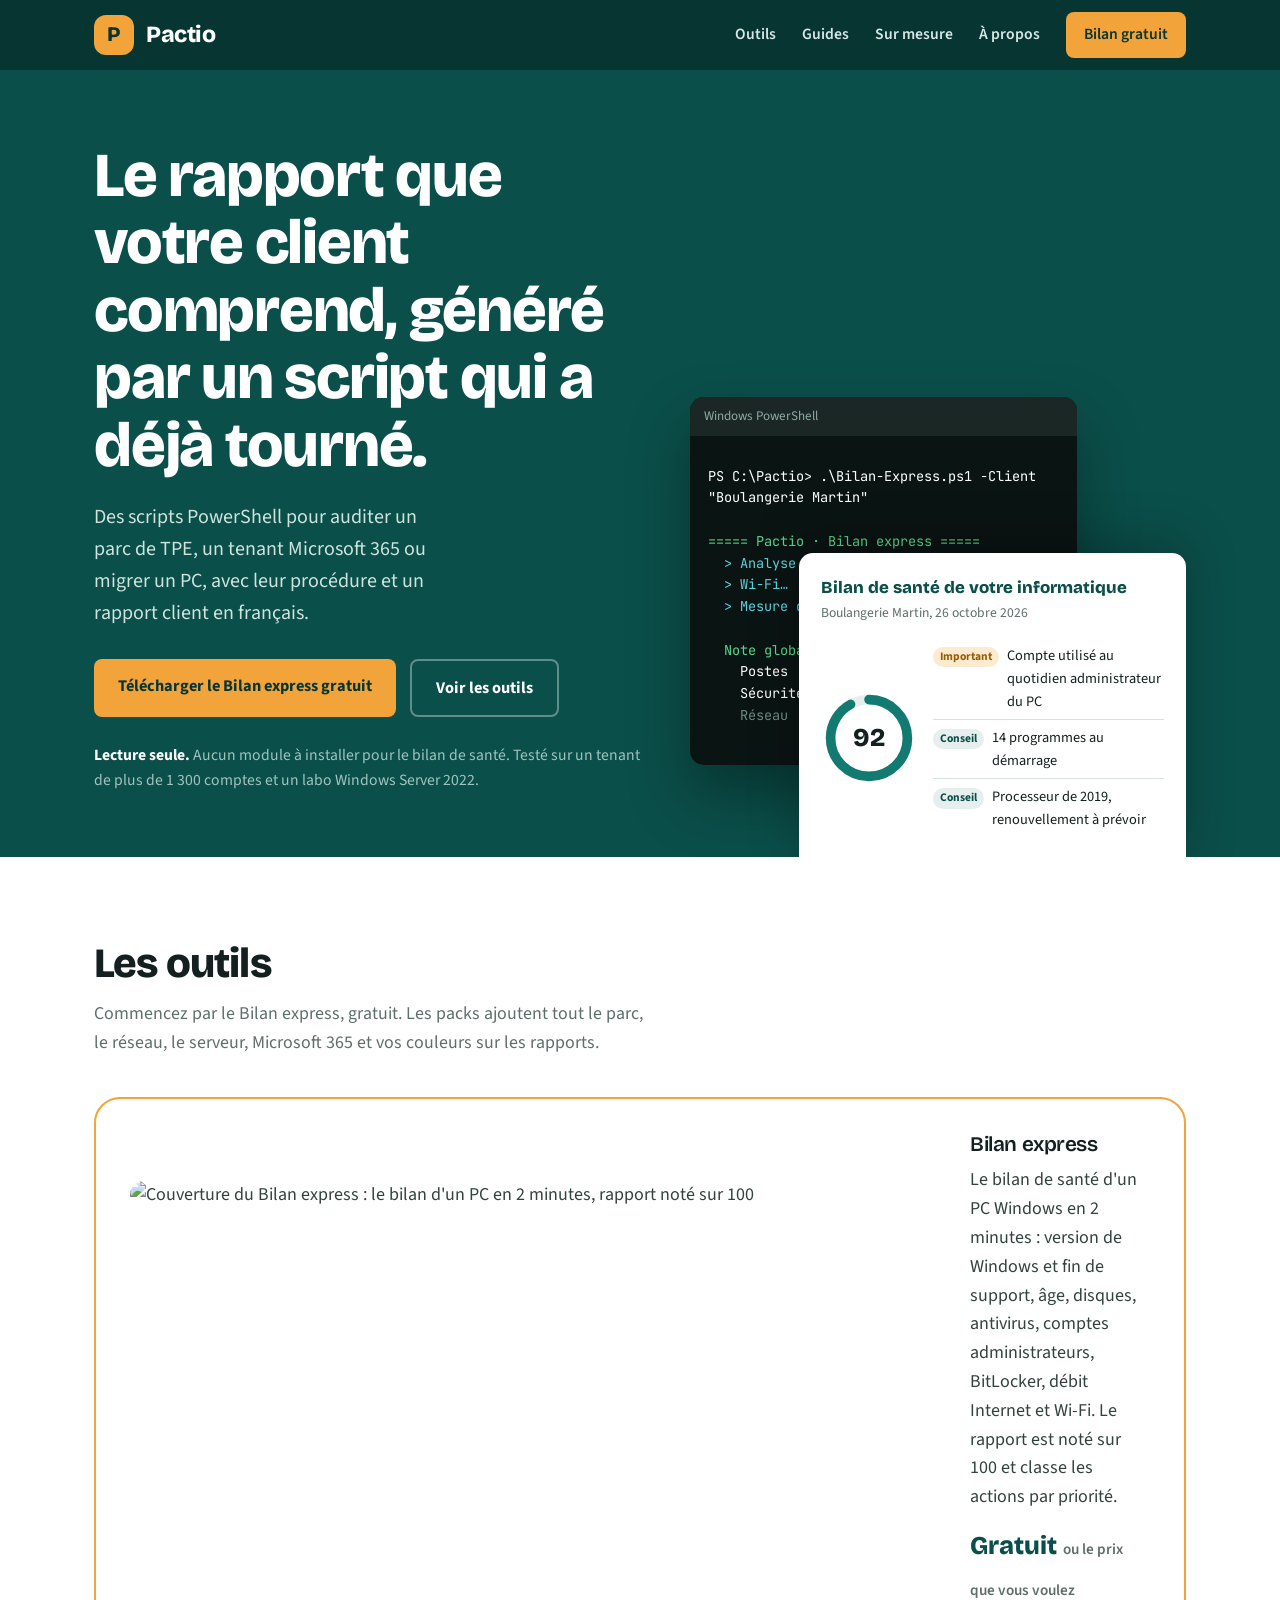
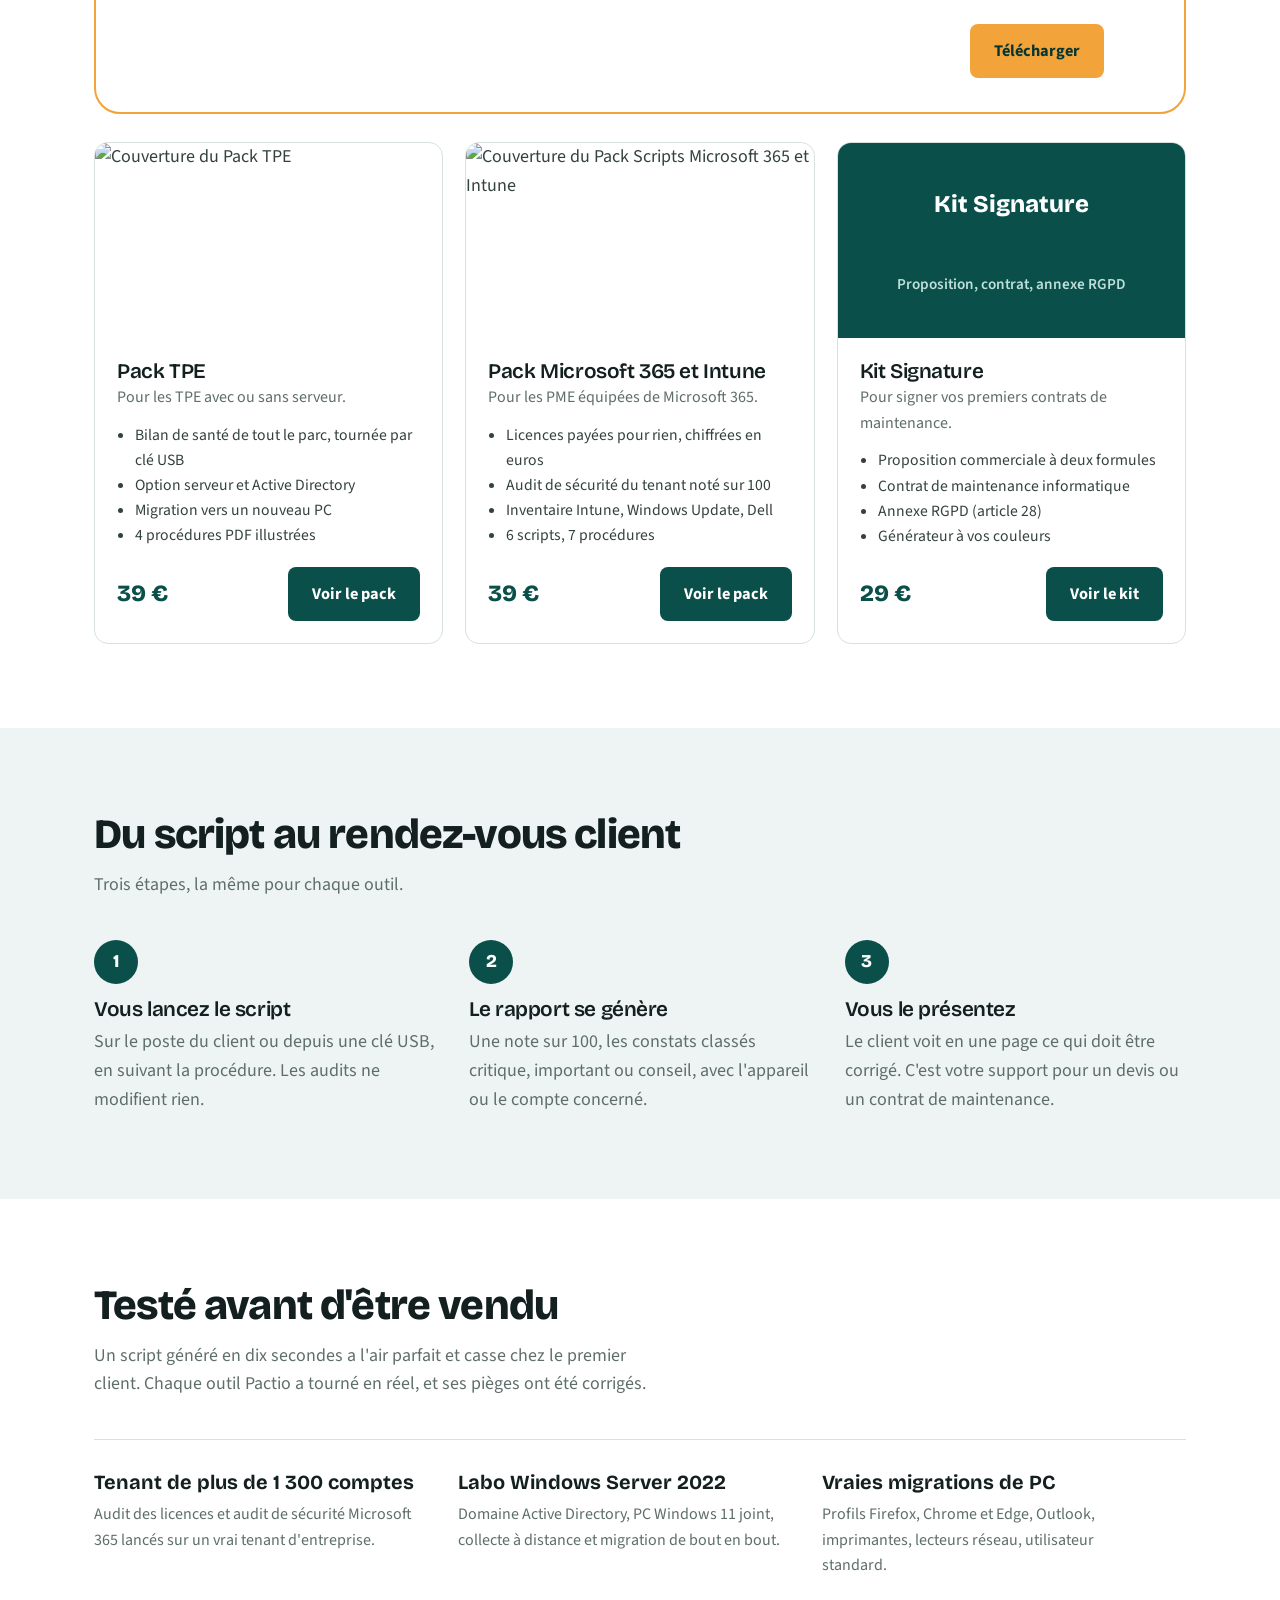
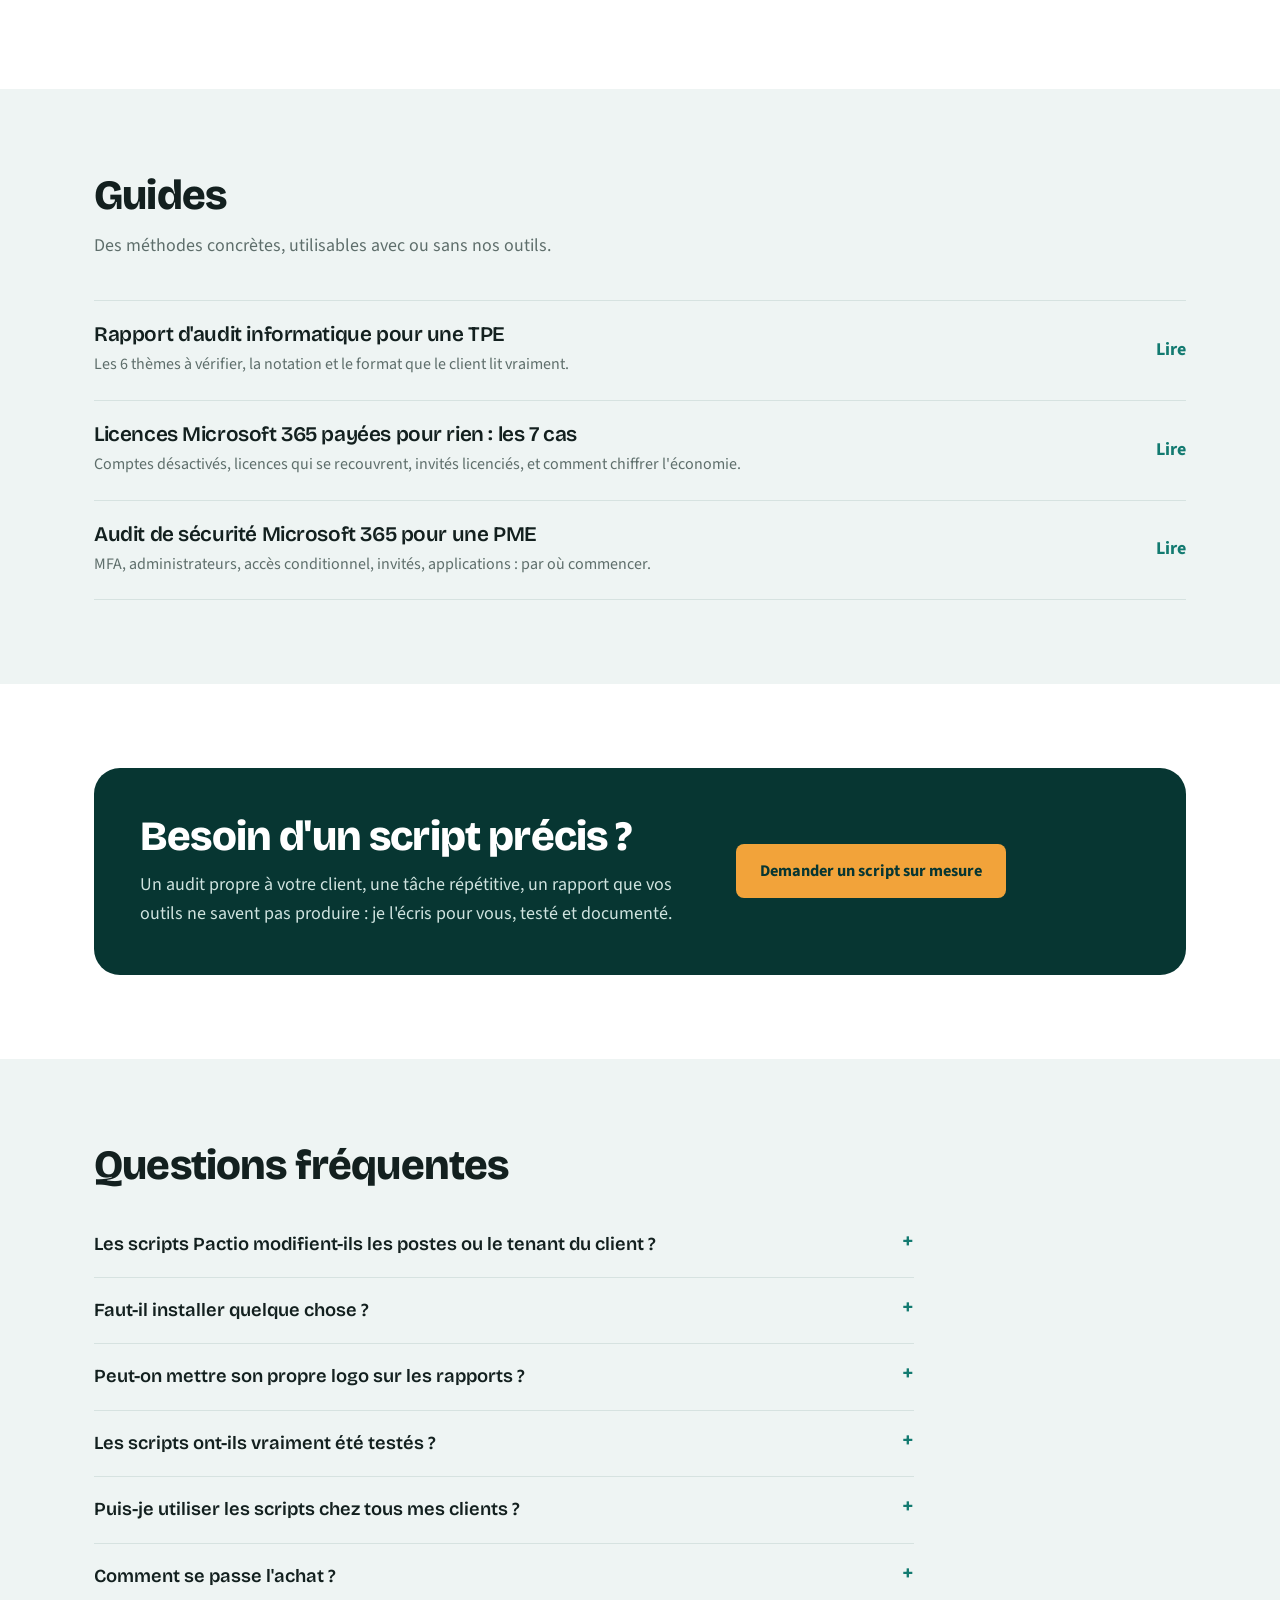
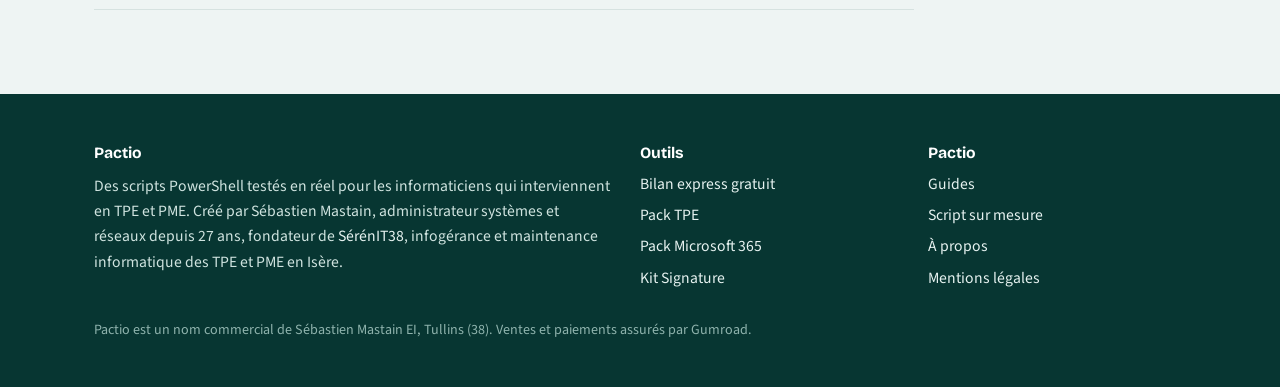
==== index.html @ a2451bf9 "Add files via upload" ====
<!doctype html>
<html lang="fr"><head><meta charset="utf-8"><meta name="viewport" content="width=device-width, initial-scale=1">
<title>Pactio : scripts PowerShell testés en réel pour informaticiens TPE et PME</title>
<meta name="description" content="Bilan de santé de parc, audit Microsoft 365, migration de PC : des scripts PowerShell testés en réel, avec procédures et rapports clients en français. Bilan express gratuit.">
<meta name="author" content="Sébastien Mastain">
<link rel="canonical" href="https://www.pactio-it.fr/">
<meta property="og:site_name" content="Pactio"><meta property="og:locale" content="fr_FR">
<meta property="og:title" content="Pactio : scripts PowerShell testés en réel pour informaticiens TPE et PME"><meta property="og:description" content="Bilan de santé de parc, audit Microsoft 365, migration de PC : des scripts PowerShell testés en réel, avec procédures et rapports clients en français. Bilan express gratuit.">
<meta property="og:type" content="website"><meta property="og:url" content="https://www.pactio-it.fr/"><meta property="og:image" content="https://www.pactio-it.fr/img/og-pactio.jpg">
<meta name="twitter:card" content="summary_large_image">
<link rel="icon" href="favicon.svg" type="image/svg+xml">
<link rel="preconnect" href="https://fonts.googleapis.com"><link rel="preconnect" href="https://fonts.gstatic.com" crossorigin>
<link rel="stylesheet" href="style.css">
<script type="application/ld+json">{"@context": "https://schema.org", "@graph": [{"@type": "Organization", "@id": "https://www.pactio-it.fr/#org", "name": "Pactio", "url": "https://www.pactio-it.fr/", "logo": "https://www.pactio-it.fr/favicon.svg", "description": "Scripts PowerShell testés en réel pour les informaticiens qui interviennent en TPE et PME, avec rapports clients en français.", "founder": {"@type": "Person", "name": "Sébastien Mastain", "jobTitle": "Administrateur systèmes et réseaux", "url": "https://www.pactio-it.fr/a-propos.html", "worksFor": {"@type": "Organization", "name": "SérénIT38", "url": "https://www.serenit38.fr"}}, "email": "contact@serenit38.fr", "address": {"@type": "PostalAddress", "addressLocality": "Tullins", "postalCode": "38210", "addressCountry": "FR"}, "sameAs": ["https://pactiofr.gumroad.com", "https://www.tiktok.com/@pactio.fr", "https://www.serenit38.fr"]}, {"@type": "WebSite", "@id": "https://www.pactio-it.fr/#site", "url": "https://www.pactio-it.fr/", "name": "Pactio", "inLanguage": "fr-FR", "publisher": {"@id": "https://www.pactio-it.fr/#org"}}]}</script><script type="application/ld+json">{"@context": "https://schema.org", "@type": "ItemList", "name": "Outils Pactio", "itemListElement": [{"@type": "ListItem", "position": 1, "item": {"@type": "Product", "name": "Bilan express", "description": "Script PowerShell gratuit : bilan de santé d'un PC Windows en 2 minutes, rapport client noté sur 100.", "url": "https://pactiofr.gumroad.com/l/bilan-express", "image": "https://www.pactio-it.fr/img/bilan-express.jpg", "brand": {"@type": "Brand", "name": "Pactio"}, "offers": {"@type": "Offer", "price": "0", "priceCurrency": "EUR", "availability": "https://schema.org/InStock", "url": "https://pactiofr.gumroad.com/l/bilan-express"}}}, {"@type": "ListItem", "position": 2, "item": {"@type": "Product", "name": "Pack TPE", "description": "Bilan de santé de tout le parc (postes, réseau, Internet), option serveur et Active Directory, migration de PC. 3 scripts PowerShell et 4 procédures PDF.", "url": "https://pactiofr.gumroad.com/l/pack-tpe", "image": "https://www.pactio-it.fr/img/pack-tpe.jpg", "brand": {"@type": "Brand", "name": "Pactio"}, "offers": {"@type": "Offer", "price": "39", "priceCurrency": "EUR", "availability": "https://schema.org/InStock", "url": "https://pactiofr.gumroad.com/l/pack-tpe"}}}, {"@type": "ListItem", "position": 3, "item": {"@type": "Product", "name": "Pack Scripts Microsoft 365 et Intune", "description": "Audit des licences Microsoft 365 chiffré en euros, audit de sécurité du tenant, inventaire Intune, Windows Update, Dell Command Update. 6 scripts PowerShell.", "url": "https://pactiofr.gumroad.com/l/pack-scripts-m365", "image": "https://www.pactio-it.fr/img/pack-m365.jpg", "brand": {"@type": "Brand", "name": "Pactio"}, "offers": {"@type": "Offer", "price": "39", "priceCurrency": "EUR", "availability": "https://schema.org/InStock", "url": "https://pactiofr.gumroad.com/l/pack-scripts-m365"}}}, {"@type": "ListItem", "position": 4, "item": {"@type": "Product", "name": "Kit Signature", "description": "Proposition commerciale, contrat de maintenance informatique et annexe RGPD, remplis à vos couleurs par un générateur.", "url": "https://pactiofr.gumroad.com/l/kit-signature", "brand": {"@type": "Brand", "name": "Pactio"}, "offers": {"@type": "Offer", "price": "29", "priceCurrency": "EUR", "availability": "https://schema.org/InStock", "url": "https://pactiofr.gumroad.com/l/kit-signature"}}}]}</script><script type="application/ld+json">{"@context": "https://schema.org", "@type": "FAQPage", "mainEntity": [{"@type": "Question", "name": "Les scripts Pactio modifient-ils les postes ou le tenant du client ?", "acceptedAnswer": {"@type": "Answer", "text": "Non pour les audits : le Bilan express, le bilan de santé du parc, l'audit des licences et l'audit de sécurité Microsoft 365 sont en lecture seule. Les scripts qui corrigent (Windows Update, Dell Command Update, restauration de migration) ont un mode simulation et ne se lancent que si vous le demandez."}}, {"@type": "Question", "name": "Faut-il installer quelque chose ?", "acceptedAnswer": {"@type": "Answer", "text": "Les scripts du Pack TPE et le Bilan express tournent avec PowerShell 5.1, fourni par Windows 10 et 11, sans module à installer. Les scripts Microsoft 365 utilisent le module officiel Microsoft Graph PowerShell, installé par un script de préparation fourni."}}, {"@type": "Question", "name": "Peut-on mettre son propre logo sur les rapports ?", "acceptedAnswer": {"@type": "Answer", "text": "Oui. Les rapports des packs acceptent votre nom, votre logo et votre couleur. La version gratuite du Bilan express garde la présentation Pactio."}}, {"@type": "Question", "name": "Les scripts ont-ils vraiment été testés ?", "acceptedAnswer": {"@type": "Answer", "text": "Oui, chaque script a tourné en conditions réelles avant sa mise en vente : un tenant Microsoft 365 de plus de 1 300 comptes, un labo Windows Server 2022 avec domaine Active Directory et un PC Windows 11 joint, et de vraies migrations de PC."}}, {"@type": "Question", "name": "Puis-je utiliser les scripts chez tous mes clients ?", "acceptedAnswer": {"@type": "Answer", "text": "Oui. La licence couvre une entreprise, avec des clients illimités. La revente et le partage des scripts sont interdits."}}, {"@type": "Question", "name": "Comment se passe l'achat ?", "acceptedAnswer": {"@type": "Answer", "text": "Par Gumroad, qui encaisse le paiement, gère la TVA et envoie le lien de téléchargement par mail immédiatement."}}]}</script>
</head><body>
<a class="skip" href="#main">Aller au contenu</a>
<header class="top"><div class="wrap nav"><a class="brand" href="index.html" aria-label="Pactio, accueil"><span class="mark" aria-hidden="true">P</span>Pactio</a>
<nav aria-label="Navigation principale"><a href="index.html#outils">Outils</a><a href="index.html#guides">Guides</a><a href="script-sur-mesure.html">Sur mesure</a><a href="a-propos.html">À propos</a><a class="cta" href="https://pactiofr.gumroad.com/l/bilan-express">Bilan gratuit</a></nav></div></header>
<main id="main">
<section class="hero"><div class="wrap hero-grid">
<div>
<h1>Le rapport que votre client comprend, généré par un script qui a déjà tourné.</h1>
<p class="lead">Des scripts PowerShell pour auditer un parc de TPE, un tenant Microsoft 365 ou migrer un PC, avec leur procédure et un rapport client en français.</p>
<div class="btns"><a class="btn btn-a" href="https://pactiofr.gumroad.com/l/bilan-express">Télécharger le Bilan express gratuit</a><a class="btn btn-l" href="#outils">Voir les outils</a></div>
<p class="hero-note"><b>Lecture seule.</b> Aucun module à installer pour le bilan de santé. Testé sur un tenant de plus de 1 300 comptes et un labo Windows Server 2022.</p>
</div>
<div class="demo" aria-hidden="true">
<div class="console"><div class="bar">Windows PowerShell</div><pre><span class="c-w">PS C:\Pactio&gt; .\Bilan-Express.ps1 -Client "Boulangerie Martin"</span>

<span class="c-g">===== Pactio · Bilan express =====</span>
<span class="c-c">  &gt; Analyse de ce poste (PC-ACCUEIL)…</span>
<span class="c-c">  &gt; Wi-Fi…</span>
<span class="c-c">  &gt; Mesure du débit descendant…</span>

<span class="c-g">  Note globale : 92/100</span>
<span class="c-w">    Postes      92/100</span>
<span class="c-w">    Sécurité    88/100</span>
<span class="c-d">    Réseau       — (non mesuré)</span></pre></div>
<div class="report"><div class="rt">Bilan de santé de votre informatique</div><div class="rs">Boulangerie Martin, 26 octobre 2026</div>
<div class="row"><svg class="ring" viewBox="0 0 120 120" role="img" aria-label="Note globale 92 sur 100"><circle cx="60" cy="60" r="48" fill="none" stroke="#E6EFEE" stroke-width="12"/><circle cx="60" cy="60" r="48" fill="none" stroke="#127A70" stroke-width="12" stroke-linecap="round" stroke-dasharray="277 302" transform="rotate(-90 60 60)"/><text x="60" y="70" text-anchor="middle" font-family="Bricolage Grotesque,sans-serif" font-weight="800" font-size="32" fill="#13201F">92</text></svg><ul><li><span class="tag t-i">Important</span>Compte utilisé au quotidien administrateur du PC</li><li><span class="tag t-c">Conseil</span>14 programmes au démarrage</li><li><span class="tag t-c">Conseil</span>Processeur de 2019, renouvellement à prévoir</li></ul></div></div>
</div>
</div></section>

<section id="outils"><div class="wrap">
<h2>Les outils</h2>
<p class="intro">Commencez par le Bilan express, gratuit. Les packs ajoutent tout le parc, le réseau, le serveur, Microsoft 365 et vos couleurs sur les rapports.</p>
<div class="free">
<img src="img/bilan-express.jpg" alt="Couverture du Bilan express : le bilan d'un PC en 2 minutes, rapport noté sur 100" width="800" height="450" loading="lazy">
<div><h3>Bilan express</h3><p style="margin-top:8px">Le bilan de santé d'un PC Windows en 2 minutes : version de Windows et fin de support, âge, disques, antivirus, comptes administrateurs, BitLocker, débit Internet et Wi-Fi. Le rapport est noté sur 100 et classe les actions par priorité.</p>
<div class="price">Gratuit <small>ou le prix que vous voulez</small></div><a class="btn btn-a" href="https://pactiofr.gumroad.com/l/bilan-express">Télécharger</a></div>
</div>
<div class="packs">
<div class="pack"><img src="img/pack-tpe.jpg" alt="Couverture du Pack TPE" width="800" height="450" loading="lazy"><div class="in"><h3>Pack TPE</h3><p>Pour les TPE avec ou sans serveur.</p><ul><li>Bilan de santé de tout le parc, tournée par clé USB</li><li>Option serveur et Active Directory</li><li>Migration vers un nouveau PC</li><li>4 procédures PDF illustrées</li></ul><div class="foot"><div class="price">39 €</div><a class="btn btn-p" href="https://pactiofr.gumroad.com/l/pack-tpe">Voir le pack</a></div></div></div>
<div class="pack"><img src="img/pack-m365.jpg" alt="Couverture du Pack Scripts Microsoft 365 et Intune" width="800" height="450" loading="lazy"><div class="in"><h3>Pack Microsoft 365 et Intune</h3><p>Pour les PME équipées de Microsoft 365.</p><ul><li>Licences payées pour rien, chiffrées en euros</li><li>Audit de sécurité du tenant noté sur 100</li><li>Inventaire Intune, Windows Update, Dell</li><li>6 scripts, 7 procédures</li></ul><div class="foot"><div class="price">39 €</div><a class="btn btn-p" href="https://pactiofr.gumroad.com/l/pack-scripts-m365">Voir le pack</a></div></div></div>
<div class="pack"><div class="kit-visual">Kit Signature<span>Proposition, contrat, annexe RGPD</span></div><div class="in"><h3>Kit Signature</h3><p>Pour signer vos premiers contrats de maintenance.</p><ul><li>Proposition commerciale à deux formules</li><li>Contrat de maintenance informatique</li><li>Annexe RGPD (article 28)</li><li>Générateur à vos couleurs</li></ul><div class="foot"><div class="price">29 €</div><a class="btn btn-p" href="https://pactiofr.gumroad.com/l/kit-signature">Voir le kit</a></div></div></div>
</div>
</div></section>

<section class="mist"><div class="wrap">
<h2>Du script au rendez-vous client</h2>
<p class="intro">Trois étapes, la même pour chaque outil.</p>
<ol class="steps">
<li><h3>Vous lancez le script</h3><p>Sur le poste du client ou depuis une clé USB, en suivant la procédure. Les audits ne modifient rien.</p></li>
<li><h3>Le rapport se génère</h3><p>Une note sur 100, les constats classés critique, important ou conseil, avec l'appareil ou le compte concerné.</p></li>
<li><h3>Vous le présentez</h3><p>Le client voit en une page ce qui doit être corrigé. C'est votre support pour un devis ou un contrat de maintenance.</p></li>
</ol>
</div></section>

<section><div class="wrap">
<h2>Testé avant d'être vendu</h2>
<p class="intro">Un script généré en dix secondes a l'air parfait et casse chez le premier client. Chaque outil Pactio a tourné en réel, et ses pièges ont été corrigés.</p>
<div class="proof">
<div><b>Tenant de plus de 1 300 comptes</b><p>Audit des licences et audit de sécurité Microsoft 365 lancés sur un vrai tenant d'entreprise.</p></div>
<div><b>Labo Windows Server 2022</b><p>Domaine Active Directory, PC Windows 11 joint, collecte à distance et migration de bout en bout.</p></div>
<div><b>Vraies migrations de PC</b><p>Profils Firefox, Chrome et Edge, Outlook, imprimantes, lecteurs réseau, utilisateur standard.</p></div>
</div>
</div></section>

<section id="guides" class="mist"><div class="wrap">
<h2>Guides</h2>
<p class="intro">Des méthodes concrètes, utilisables avec ou sans nos outils.</p>
<div class="guides">
<a href="rapport-audit-informatique-tpe.html"><div><h3>Rapport d'audit informatique pour une TPE</h3><p>Les 6 thèmes à vérifier, la notation et le format que le client lit vraiment.</p></div><span class="rd">Lire</span></a>
<a href="licences-microsoft-365-inutilisees.html"><div><h3>Licences Microsoft 365 payées pour rien : les 7 cas</h3><p>Comptes désactivés, licences qui se recouvrent, invités licenciés, et comment chiffrer l'économie.</p></div><span class="rd">Lire</span></a>
<a href="audit-securite-microsoft-365.html"><div><h3>Audit de sécurité Microsoft 365 pour une PME</h3><p>MFA, administrateurs, accès conditionnel, invités, applications : par où commencer.</p></div><span class="rd">Lire</span></a>
</div>
</div></section>

<section><div class="wrap"><div class="band">
<div><h2>Besoin d'un script précis ?</h2><p>Un audit propre à votre client, une tâche répétitive, un rapport que vos outils ne savent pas produire : je l'écris pour vous, testé et documenté.</p></div>
<div><a class="btn btn-a" href="script-sur-mesure.html">Demander un script sur mesure</a></div>
</div></div></section>

<section class="mist"><div class="wrap">
<h2>Questions fréquentes</h2>
<div style="max-width:820px;margin-top:24px"><div class="faq"><details><summary>Les scripts Pactio modifient-ils les postes ou le tenant du client ?</summary><p>Non pour les audits : le Bilan express, le bilan de santé du parc, l&#x27;audit des licences et l&#x27;audit de sécurité Microsoft 365 sont en lecture seule. Les scripts qui corrigent (Windows Update, Dell Command Update, restauration de migration) ont un mode simulation et ne se lancent que si vous le demandez.</p></details><details><summary>Faut-il installer quelque chose ?</summary><p>Les scripts du Pack TPE et le Bilan express tournent avec PowerShell 5.1, fourni par Windows 10 et 11, sans module à installer. Les scripts Microsoft 365 utilisent le module officiel Microsoft Graph PowerShell, installé par un script de préparation fourni.</p></details><details><summary>Peut-on mettre son propre logo sur les rapports ?</summary><p>Oui. Les rapports des packs acceptent votre nom, votre logo et votre couleur. La version gratuite du Bilan express garde la présentation Pactio.</p></details><details><summary>Les scripts ont-ils vraiment été testés ?</summary><p>Oui, chaque script a tourné en conditions réelles avant sa mise en vente : un tenant Microsoft 365 de plus de 1 300 comptes, un labo Windows Server 2022 avec domaine Active Directory et un PC Windows 11 joint, et de vraies migrations de PC.</p></details><details><summary>Puis-je utiliser les scripts chez tous mes clients ?</summary><p>Oui. La licence couvre une entreprise, avec des clients illimités. La revente et le partage des scripts sont interdits.</p></details><details><summary>Comment se passe l&#x27;achat ?</summary><p>Par Gumroad, qui encaisse le paiement, gère la TVA et envoie le lien de téléchargement par mail immédiatement.</p></details></div></div>
</div></section>
</main>
<footer><div class="wrap"><div class="f">
<div><b>Pactio</b><p style="margin-top:8px">Des scripts PowerShell testés en réel pour les informaticiens qui interviennent en TPE et PME. Créé par Sébastien Mastain, administrateur systèmes et réseaux depuis 27 ans, fondateur de <a style="display:inline" href="https://www.serenit38.fr">SérénIT38</a>, infogérance et maintenance informatique des TPE et PME en Isère.</p></div>
<div><b>Outils</b><a href="https://pactiofr.gumroad.com/l/bilan-express">Bilan express gratuit</a><a href="https://pactiofr.gumroad.com/l/pack-tpe">Pack TPE</a><a href="https://pactiofr.gumroad.com/l/pack-scripts-m365">Pack Microsoft 365</a><a href="https://pactiofr.gumroad.com/l/kit-signature">Kit Signature</a></div>
<div><b>Pactio</b><a href="index.html#guides">Guides</a><a href="script-sur-mesure.html">Script sur mesure</a><a href="a-propos.html">À propos</a><a href="mentions-legales.html">Mentions légales</a></div>
</div><p class="legal">Pactio est un nom commercial de Sébastien Mastain EI, Tullins (38). Ventes et paiements assurés par Gumroad.</p></div></footer>
</body></html>
---- style.css ----
/* Pactio — feuille de style v2 (26/10/2026)
   Palette : pin #0B4F4A · pin profond #073632 · sarcelle #127A70 · ambre #F2A33A · brume #EEF4F3 · encre #13201F
   Polices : Bricolage Grotesque (titres) · Source Sans 3 (texte) · JetBrains Mono (console uniquement) */
@import url('https://fonts.googleapis.com/css2?family=Bricolage+Grotesque:opsz,wght@12..96,600;12..96,800&family=Source+Sans+3:wght@400;600;700&family=JetBrains+Mono:wght@400;600&display=swap');

:root{
  --pin:#0B4F4A; --pin-d:#073632; --sar:#127A70; --ambre:#F2A33A; --ambre-d:#C97F16;
  --brume:#EEF4F3; --encre:#13201F; --texte:#33423F; --doux:#5E6E6B; --ligne:#D6E2E0; --blanc:#fff;
  --r-s:8px; --r-m:14px; --r-l:26px;
  --titre:'Bricolage Grotesque',system-ui,sans-serif; --corps:'Source Sans 3',system-ui,sans-serif; --mono:'JetBrains Mono',Consolas,monospace;
}
*{box-sizing:border-box;margin:0;padding:0}
html{scroll-behavior:smooth}
body{font-family:var(--corps);font-size:18px;line-height:1.6;color:var(--texte);background:var(--blanc);-webkit-font-smoothing:antialiased}
img{max-width:100%;height:auto;display:block}
a{color:var(--sar)}
a:focus-visible,button:focus-visible{outline:3px solid var(--ambre);outline-offset:3px;border-radius:4px}
h1,h2,h3{font-family:var(--titre);color:var(--encre);line-height:1.08;letter-spacing:-.02em}
h1{font-weight:800;font-size:clamp(2.3rem,5vw,3.9rem)}
h2{font-weight:800;font-size:clamp(1.8rem,3.4vw,2.6rem)}
h3{font-weight:600;font-size:1.3rem;line-height:1.2}
.wrap{max-width:1140px;margin:0 auto;padding:0 24px}
.skip{position:absolute;left:-999px}.skip:focus{left:12px;top:12px;background:#fff;padding:8px 12px;z-index:10}

/* En-tête */
.top{background:var(--pin-d);color:#fff;position:sticky;top:0;z-index:5}
.nav{display:flex;align-items:center;justify-content:space-between;height:70px}
.brand{display:flex;align-items:center;gap:12px;color:#fff;text-decoration:none;font-family:var(--titre);font-weight:800;font-size:1.45rem;letter-spacing:-.02em}
.mark{width:40px;height:40px;border-radius:12px;background:var(--ambre);color:var(--pin-d);display:grid;place-items:center;font-size:1.3rem}
.nav nav{display:flex;align-items:center;gap:26px}
.nav nav a{color:#d7e8e5;text-decoration:none;font-weight:600;font-size:.98rem}
.nav nav a:hover{color:#fff}
.nav nav a.cta{background:var(--ambre);color:var(--pin-d);padding:10px 18px;border-radius:var(--r-s)}
.nav nav a.cta:hover{background:#ffb950}

/* Héros */
.hero{background:var(--pin);color:#fff;padding:72px 0 0;overflow:hidden}
.hero-grid{display:grid;grid-template-columns:1.05fr .95fr;gap:48px;align-items:end}
.hero h1{color:#fff}
.hero .lead{font-size:1.25rem;color:#cfe3df;max-width:34ch;margin:22px 0 30px}
.btns{display:flex;gap:14px;flex-wrap:wrap}
.btn{display:inline-block;padding:14px 24px;border-radius:var(--r-s);font-weight:700;text-decoration:none;font-size:1.02rem}
.btn-a{background:var(--ambre);color:var(--pin-d)}.btn-a:hover{background:#ffb950}
.btn-l{color:#fff;border:2px solid rgba(255,255,255,.35)}.btn-l:hover{border-color:#fff}
.btn-p{background:var(--pin);color:#fff}.btn-p:hover{background:var(--pin-d)}
.hero-note{margin:26px 0 64px;color:#9fc4be;font-size:.98rem}
.hero-note b{color:#fff}

/* Objet signature du héros : la console qui produit le rapport */
.demo{position:relative;height:470px}
.console{position:absolute;left:0;top:10px;width:78%;background:#0a1412;border-radius:var(--r-m);box-shadow:0 30px 60px rgba(0,0,0,.35);font-family:var(--mono);font-size:.82rem;line-height:1.7;color:#cfe;overflow:hidden}
.console .bar{background:#1b2725;color:#8fa9a4;font-family:var(--corps);font-size:.82rem;padding:8px 14px}
.console pre{padding:16px 18px;white-space:pre-wrap;font-family:var(--mono)}
.c-g{color:#58d68d}.c-c{color:#5fd3dd}.c-w{color:#fff}.c-d{color:#6f8a85}
.report{position:absolute;right:0;bottom:-6px;width:78%;background:#fff;color:var(--encre);border-radius:var(--r-m) var(--r-m) 0 0;padding:22px 22px 26px;box-shadow:0 -10px 50px rgba(0,0,0,.25)}
.report .rt{font-family:var(--titre);font-weight:800;color:var(--pin);font-size:1.05rem}
.report .rs{color:var(--doux);font-size:.85rem;margin-bottom:14px}
.report .row{display:flex;gap:16px;align-items:center}
.ring{width:96px;height:96px;flex:none}
.report ul{list-style:none;font-size:.9rem;flex:1}
.report li{padding:6px 0;border-bottom:1px solid var(--ligne);display:flex;gap:8px;align-items:baseline}
.report li:last-child{border:0}
.tag{font-size:.72rem;font-weight:700;padding:1px 7px;border-radius:20px;white-space:nowrap}
.t-i{background:#FDEBD0;color:#9a5b05}.t-c{background:#E6EFEE;color:var(--pin)}

/* Sections */
section{padding:84px 0}
.mist{background:var(--brume)}
.intro{max-width:62ch;color:var(--doux);font-size:1.12rem;margin:14px 0 40px}

/* Produits : le gratuit en grand, les packs en dessous */
.free{display:grid;grid-template-columns:1.1fr 1fr;gap:40px;align-items:center;background:#fff;border:2px solid var(--ambre);border-radius:var(--r-l);padding:34px;margin-bottom:28px}
.free img{border-radius:var(--r-m)}
.price{font-family:var(--titre);font-weight:800;font-size:1.6rem;color:var(--pin);margin:14px 0 16px}
.price small{font-family:var(--corps);font-weight:600;font-size:.95rem;color:var(--doux)}
.packs{display:grid;grid-template-columns:repeat(3,1fr);gap:22px}
.pack{background:#fff;border:1px solid var(--ligne);border-radius:var(--r-m);overflow:hidden;display:flex;flex-direction:column}
.pack img{aspect-ratio:16/9;object-fit:cover}
.pack .in{padding:22px;display:flex;flex-direction:column;flex:1}
.pack p{color:var(--doux);font-size:1rem}
.pack ul{margin:12px 0 0 18px;color:var(--texte);font-size:.98rem}
.pack .foot{margin-top:auto;padding-top:18px;display:flex;align-items:center;justify-content:space-between}
.pack .price{margin:0;font-size:1.45rem}
.kit-visual{aspect-ratio:16/9;background:var(--pin);display:grid;place-items:center;color:#fff;font-family:var(--titre);font-weight:800;font-size:1.5rem;padding:20px;text-align:center}
.kit-visual span{display:block;font-family:var(--corps);font-weight:600;font-size:.95rem;color:#bfe0da;margin-top:6px}

/* Méthode : vraie séquence */
.steps{display:grid;grid-template-columns:repeat(3,1fr);gap:34px;counter-reset:s}
.steps li{list-style:none;counter-increment:s}
.steps li::before{content:counter(s);display:grid;place-items:center;width:44px;height:44px;border-radius:50%;background:var(--pin);color:#fff;font-family:var(--titre);font-weight:800;margin-bottom:14px}
.steps h3{margin-bottom:6px}
.steps p{color:var(--doux)}

/* Preuves */
.proof{display:grid;grid-template-columns:repeat(3,1fr);gap:0;border-top:1px solid var(--ligne)}
.proof div{padding:26px 26px 26px 0}
.proof b{display:block;font-family:var(--titre);font-size:1.25rem;color:var(--encre);margin-bottom:4px}
.proof p{color:var(--doux);font-size:1rem}

/* Guides */
.guides{border-top:1px solid var(--ligne)}
.guides a{display:grid;grid-template-columns:1fr auto;gap:20px;align-items:center;padding:22px 0;border-bottom:1px solid var(--ligne);text-decoration:none;color:var(--encre)}
.guides a:hover h3{color:var(--sar)}
.guides p{color:var(--doux);font-size:1rem;margin-top:4px}
.guides .rd{color:var(--sar);font-weight:700;white-space:nowrap}

/* Bandeau sur mesure */
.band{background:var(--pin-d);color:#fff;border-radius:var(--r-l);padding:46px;display:grid;grid-template-columns:1.4fr 1fr;gap:30px;align-items:center}
.band h2{color:#fff}.band p{color:#cfe3df;margin-top:12px}

/* FAQ */
.faq details{border-bottom:1px solid var(--ligne);padding:18px 0}
.faq summary{cursor:pointer;font-family:var(--titre);font-weight:600;font-size:1.15rem;color:var(--encre);list-style:none;display:flex;justify-content:space-between;gap:16px}
.faq summary::after{content:"+";color:var(--sar);font-size:1.4rem;line-height:1}
.faq details[open] summary::after{content:"–"}
.faq details p{margin-top:10px;color:var(--texte);max-width:70ch}

/* Articles */
.art-head{background:var(--pin);color:#fff;padding:56px 0 46px}
.art-head h1{color:#fff;font-size:clamp(2rem,4vw,3rem);max-width:22ch}
.crumbs{font-size:.92rem;color:#a9cbc5;margin-bottom:16px}.crumbs a{color:#d7e8e5}
.byline{display:flex;gap:14px;align-items:center;margin-top:22px;color:#cfe3df;font-size:.98rem}
.byline .av{width:42px;height:42px;border-radius:50%;background:var(--ambre);color:var(--pin-d);display:grid;place-items:center;font-family:var(--titre);font-weight:800}
article{max-width:740px;margin:0 auto;padding:48px 24px 70px}
article h2{font-size:1.75rem;margin:44px 0 12px}
article h3{margin:26px 0 8px}
article p,article li{margin-bottom:12px}
article ul,article ol{padding-left:22px}
.tldr{background:var(--brume);border-radius:var(--r-m);padding:22px 24px;margin-bottom:34px}
.tldr b{display:block;font-family:var(--titre);color:var(--pin);margin-bottom:6px}
.tldr p{margin:0}
article table{width:100%;border-collapse:collapse;margin:16px 0 24px;font-size:1rem}
article th,article td{border-bottom:1px solid var(--ligne);padding:10px 8px;text-align:left;vertical-align:top}
article th{font-family:var(--titre);font-weight:600;color:var(--encre);background:var(--brume)}
pre{background:#0a1412;color:#d9f2ee;padding:18px;border-radius:var(--r-m);overflow-x:auto;margin:14px 0 22px;font-family:var(--mono);font-size:.85rem;line-height:1.6}
code{font-family:var(--mono);font-size:.88em;background:var(--brume);padding:1px 5px;border-radius:5px}
pre code{background:none;padding:0;font-size:1em}
.note{border-left:4px solid var(--ambre);background:#FFF6E8;padding:16px 20px;border-radius:0 var(--r-s) var(--r-s) 0;margin:24px 0}
.cta-box{background:var(--pin-d);color:#fff;border-radius:var(--r-m);padding:26px;margin-top:40px}
.cta-box p{color:#cfe3df}.cta-box .btn{margin-top:10px}
.author{display:flex;gap:16px;border-top:1px solid var(--ligne);margin-top:44px;padding-top:24px}
.author .av{width:54px;height:54px;flex:none;border-radius:50%;background:var(--pin);color:#fff;display:grid;place-items:center;font-family:var(--titre);font-weight:800;font-size:1.2rem}
.author p{font-size:1rem;color:var(--doux);margin:0}

/* Pied */
footer{background:var(--pin-d);color:#cfe3df;padding:46px 0;font-size:.98rem}
footer .f{display:grid;grid-template-columns:2fr 1fr 1fr;gap:30px}
footer b{color:#fff;font-family:var(--titre)}
footer a{color:#e6f2f0;text-decoration:none;display:block;margin-top:6px}
footer a:hover{text-decoration:underline}
footer .legal{margin-top:28px;font-size:.88rem;color:#8fb3ad}

@media (max-width:900px){
  .hero-grid,.free,.band{grid-template-columns:1fr}
  .demo{height:420px}
  .packs,.steps,.proof{grid-template-columns:1fr}
  footer .f{grid-template-columns:1fr}
  .nav nav a:not(.cta){display:none}
}
@media (max-width:520px){
  body{font-size:17px}
  .console{width:100%}.report{width:92%}
  .free{padding:22px}.band{padding:28px}
  section{padding:60px 0}
}
@media (prefers-reduced-motion:reduce){html{scroll-behavior:auto}}
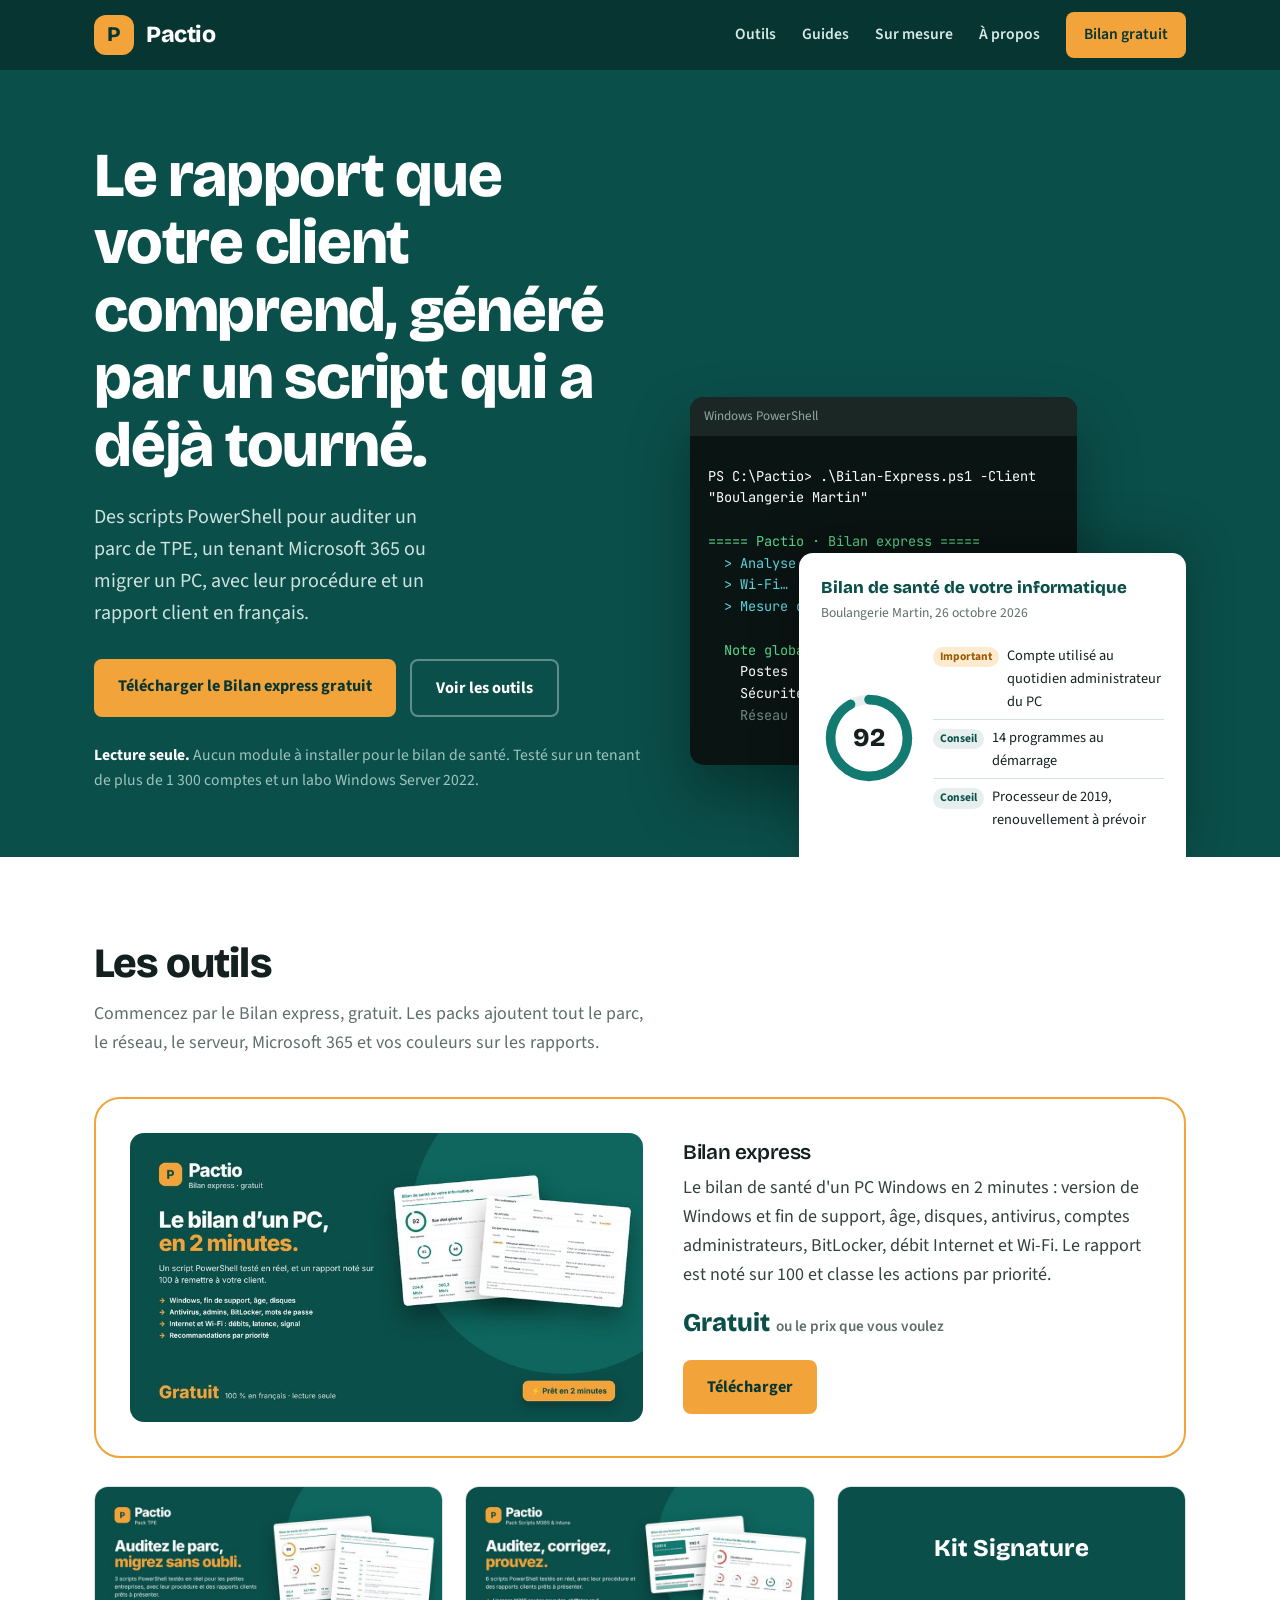
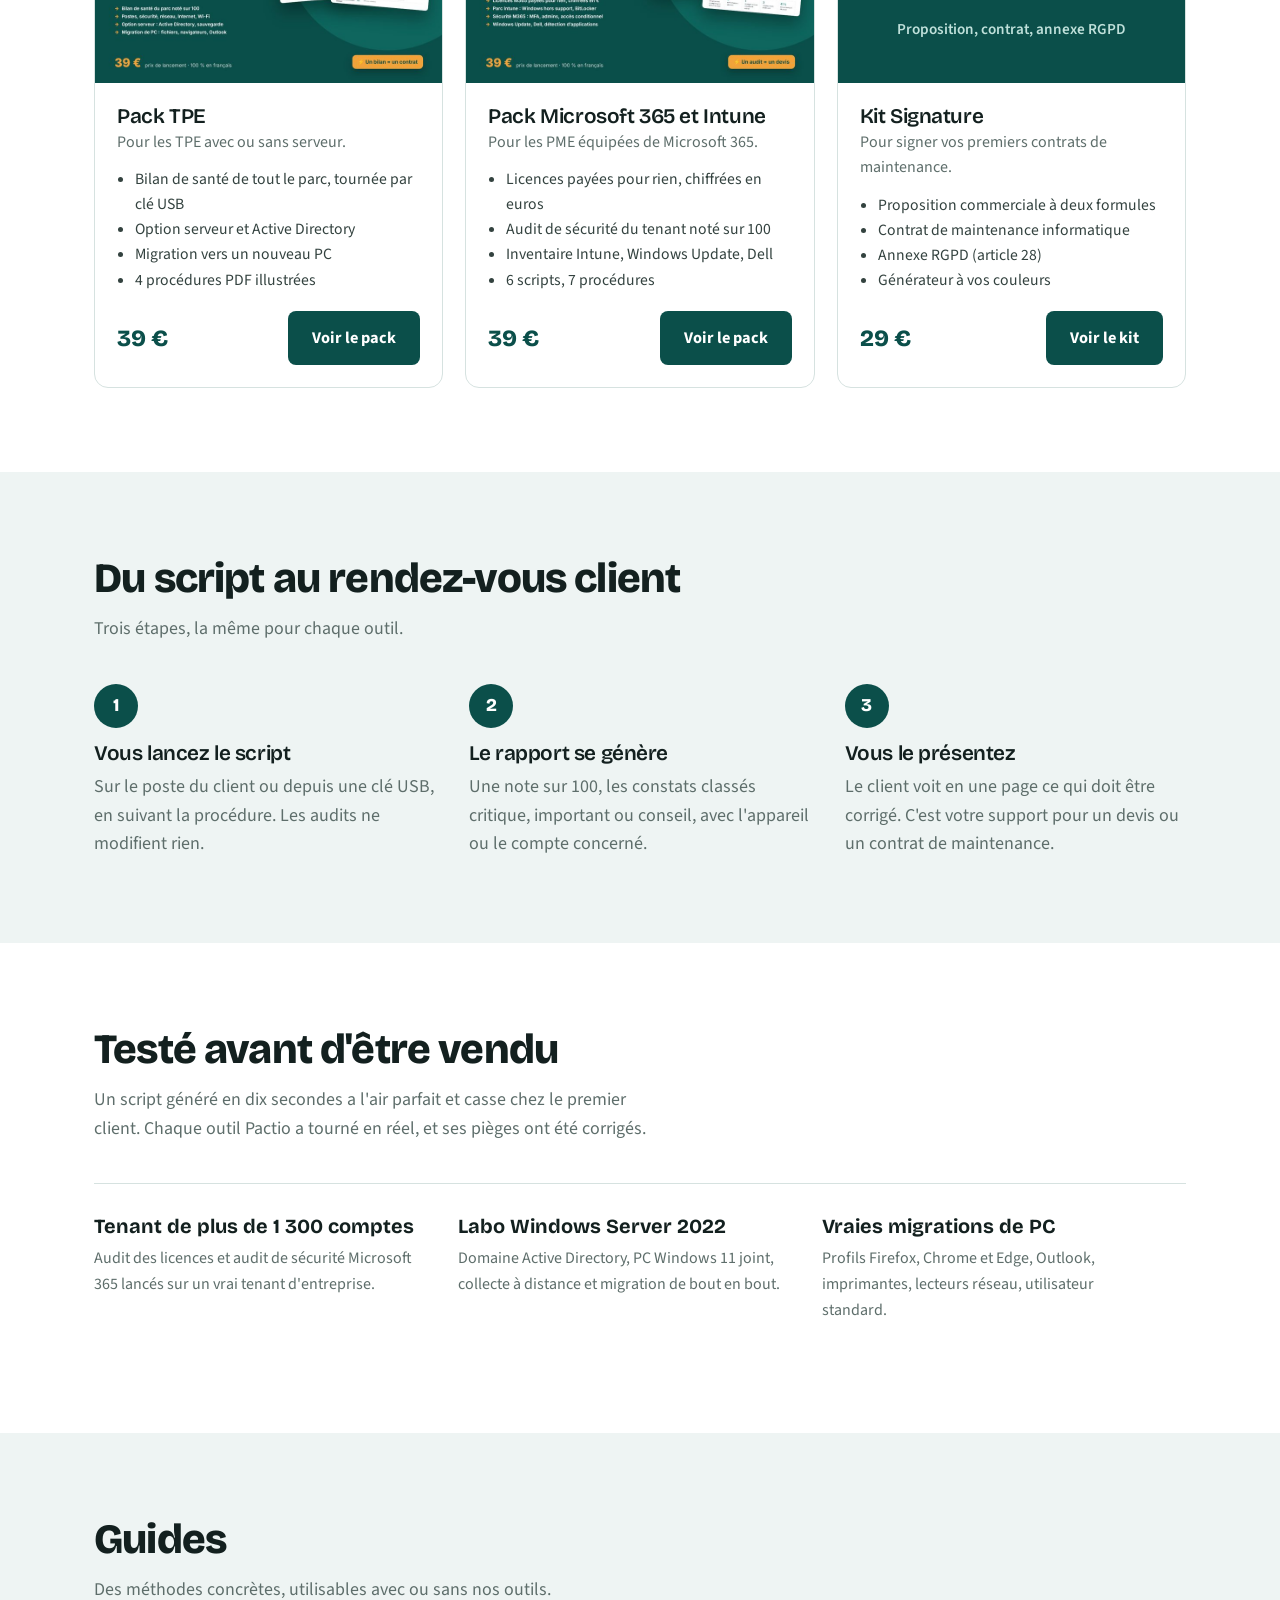
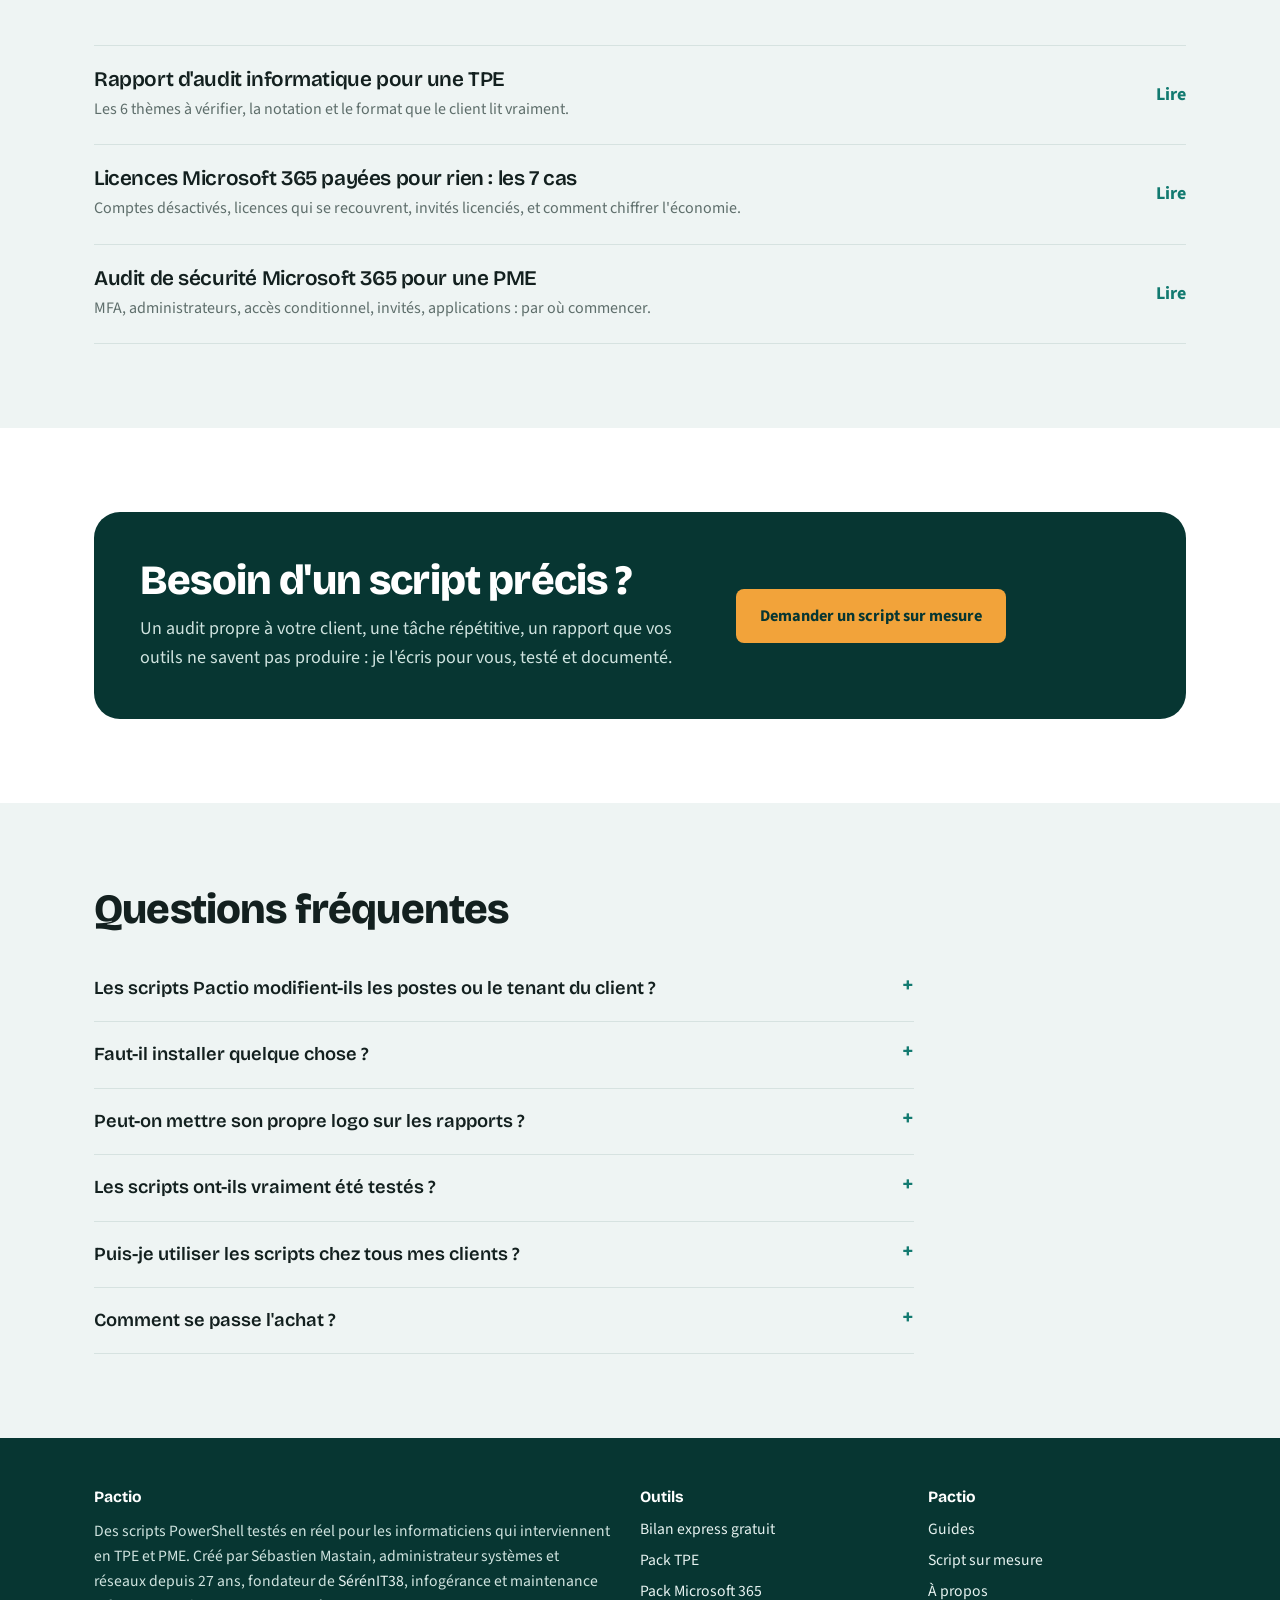
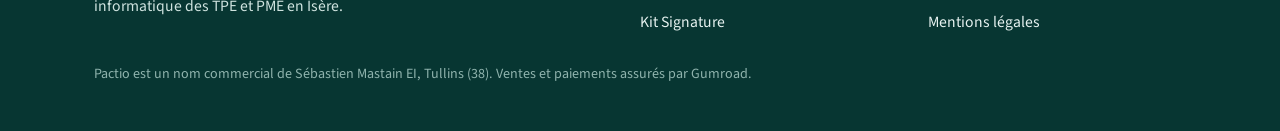
==== commit 76168fc7: "Add files via upload" ====
--- a/index.html
+++ b/index.html
@@ -10,7 +10,7 @@
 <meta name="twitter:card" content="summary_large_image">
 <link rel="icon" href="favicon.svg" type="image/svg+xml">
 <link rel="preconnect" href="https://fonts.googleapis.com"><link rel="preconnect" href="https://fonts.gstatic.com" crossorigin>
-<link rel="stylesheet" href="style.css">
+<link rel="stylesheet" href="style.css?v=2">
 <script type="application/ld+json">{"@context": "https://schema.org", "@graph": [{"@type": "Organization", "@id": "https://www.pactio-it.fr/#org", "name": "Pactio", "url": "https://www.pactio-it.fr/", "logo": "https://www.pactio-it.fr/favicon.svg", "description": "Scripts PowerShell testés en réel pour les informaticiens qui interviennent en TPE et PME, avec rapports clients en français.", "founder": {"@type": "Person", "name": "Sébastien Mastain", "jobTitle": "Administrateur systèmes et réseaux", "url": "https://www.pactio-it.fr/a-propos.html", "worksFor": {"@type": "Organization", "name": "SérénIT38", "url": "https://www.serenit38.fr"}}, "email": "contact@serenit38.fr", "address": {"@type": "PostalAddress", "addressLocality": "Tullins", "postalCode": "38210", "addressCountry": "FR"}, "sameAs": ["https://pactiofr.gumroad.com", "https://www.tiktok.com/@pactio.fr", "https://www.serenit38.fr"]}, {"@type": "WebSite", "@id": "https://www.pactio-it.fr/#site", "url": "https://www.pactio-it.fr/", "name": "Pactio", "inLanguage": "fr-FR", "publisher": {"@id": "https://www.pactio-it.fr/#org"}}]}</script><script type="application/ld+json">{"@context": "https://schema.org", "@type": "ItemList", "name": "Outils Pactio", "itemListElement": [{"@type": "ListItem", "position": 1, "item": {"@type": "Product", "name": "Bilan express", "description": "Script PowerShell gratuit : bilan de santé d'un PC Windows en 2 minutes, rapport client noté sur 100.", "url": "https://pactiofr.gumroad.com/l/bilan-express", "image": "https://www.pactio-it.fr/img/bilan-express.jpg", "brand": {"@type": "Brand", "name": "Pactio"}, "offers": {"@type": "Offer", "price": "0", "priceCurrency": "EUR", "availability": "https://schema.org/InStock", "url": "https://pactiofr.gumroad.com/l/bilan-express"}}}, {"@type": "ListItem", "position": 2, "item": {"@type": "Product", "name": "Pack TPE", "description": "Bilan de santé de tout le parc (postes, réseau, Internet), option serveur et Active Directory, migration de PC. 3 scripts PowerShell et 4 procédures PDF.", "url": "https://pactiofr.gumroad.com/l/pack-tpe", "image": "https://www.pactio-it.fr/img/pack-tpe.jpg", "brand": {"@type": "Brand", "name": "Pactio"}, "offers": {"@type": "Offer", "price": "39", "priceCurrency": "EUR", "availability": "https://schema.org/InStock", "url": "https://pactiofr.gumroad.com/l/pack-tpe"}}}, {"@type": "ListItem", "position": 3, "item": {"@type": "Product", "name": "Pack Scripts Microsoft 365 et Intune", "description": "Audit des licences Microsoft 365 chiffré en euros, audit de sécurité du tenant, inventaire Intune, Windows Update, Dell Command Update. 6 scripts PowerShell.", "url": "https://pactiofr.gumroad.com/l/pack-scripts-m365", "image": "https://www.pactio-it.fr/img/pack-m365.jpg", "brand": {"@type": "Brand", "name": "Pactio"}, "offers": {"@type": "Offer", "price": "39", "priceCurrency": "EUR", "availability": "https://schema.org/InStock", "url": "https://pactiofr.gumroad.com/l/pack-scripts-m365"}}}, {"@type": "ListItem", "position": 4, "item": {"@type": "Product", "name": "Kit Signature", "description": "Proposition commerciale, contrat de maintenance informatique et annexe RGPD, remplis à vos couleurs par un générateur.", "url": "https://pactiofr.gumroad.com/l/kit-signature", "brand": {"@type": "Brand", "name": "Pactio"}, "offers": {"@type": "Offer", "price": "29", "priceCurrency": "EUR", "availability": "https://schema.org/InStock", "url": "https://pactiofr.gumroad.com/l/kit-signature"}}}]}</script><script type="application/ld+json">{"@context": "https://schema.org", "@type": "FAQPage", "mainEntity": [{"@type": "Question", "name": "Les scripts Pactio modifient-ils les postes ou le tenant du client ?", "acceptedAnswer": {"@type": "Answer", "text": "Non pour les audits : le Bilan express, le bilan de santé du parc, l'audit des licences et l'audit de sécurité Microsoft 365 sont en lecture seule. Les scripts qui corrigent (Windows Update, Dell Command Update, restauration de migration) ont un mode simulation et ne se lancent que si vous le demandez."}}, {"@type": "Question", "name": "Faut-il installer quelque chose ?", "acceptedAnswer": {"@type": "Answer", "text": "Les scripts du Pack TPE et le Bilan express tournent avec PowerShell 5.1, fourni par Windows 10 et 11, sans module à installer. Les scripts Microsoft 365 utilisent le module officiel Microsoft Graph PowerShell, installé par un script de préparation fourni."}}, {"@type": "Question", "name": "Peut-on mettre son propre logo sur les rapports ?", "acceptedAnswer": {"@type": "Answer", "text": "Oui. Les rapports des packs acceptent votre nom, votre logo et votre couleur. La version gratuite du Bilan express garde la présentation Pactio."}}, {"@type": "Question", "name": "Les scripts ont-ils vraiment été testés ?", "acceptedAnswer": {"@type": "Answer", "text": "Oui, chaque script a tourné en conditions réelles avant sa mise en vente : un tenant Microsoft 365 de plus de 1 300 comptes, un labo Windows Server 2022 avec domaine Active Directory et un PC Windows 11 joint, et de vraies migrations de PC."}}, {"@type": "Question", "name": "Puis-je utiliser les scripts chez tous mes clients ?", "acceptedAnswer": {"@type": "Answer", "text": "Oui. La licence couvre une entreprise, avec des clients illimités. La revente et le partage des scripts sont interdits."}}, {"@type": "Question", "name": "Comment se passe l'achat ?", "acceptedAnswer": {"@type": "Answer", "text": "Par Gumroad, qui encaisse le paiement, gère la TVA et envoie le lien de téléchargement par mail immédiatement."}}]}</script>
 </head><body>
 <a class="skip" href="#main">Aller au contenu</a>
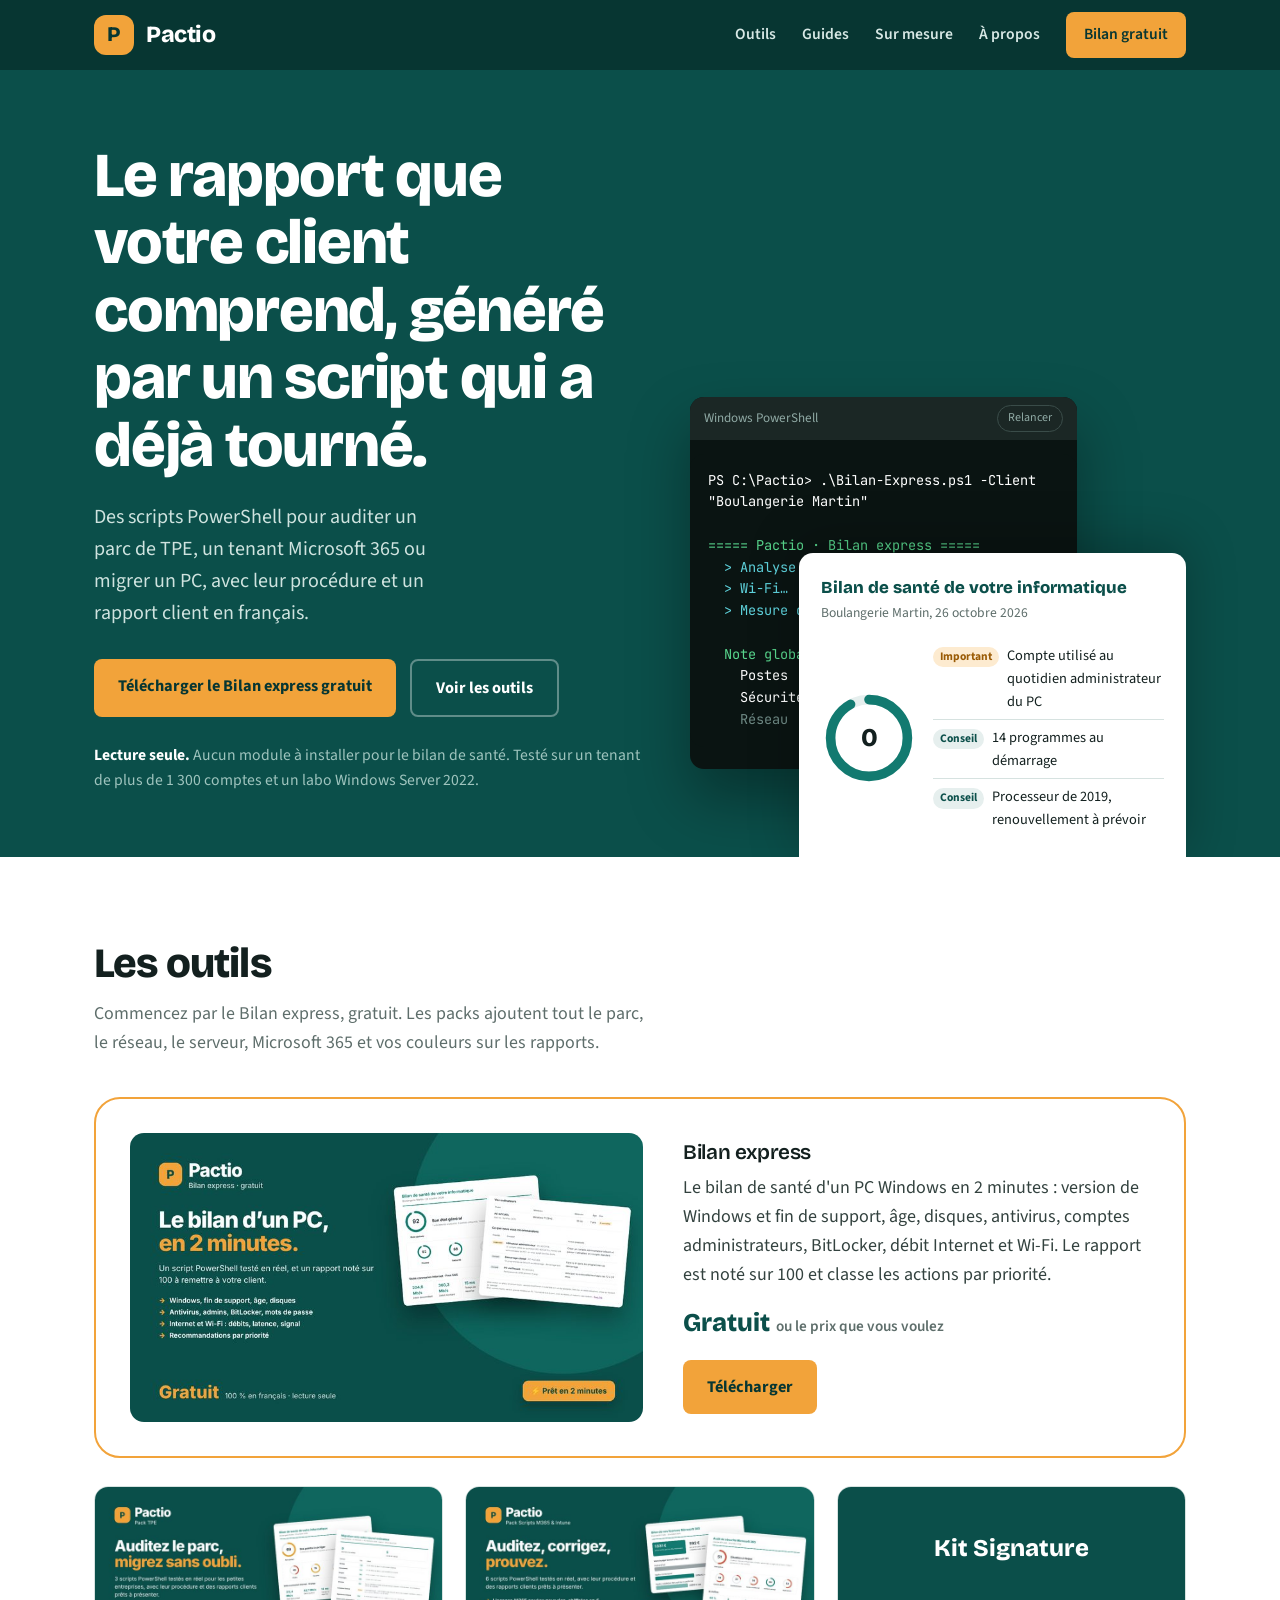
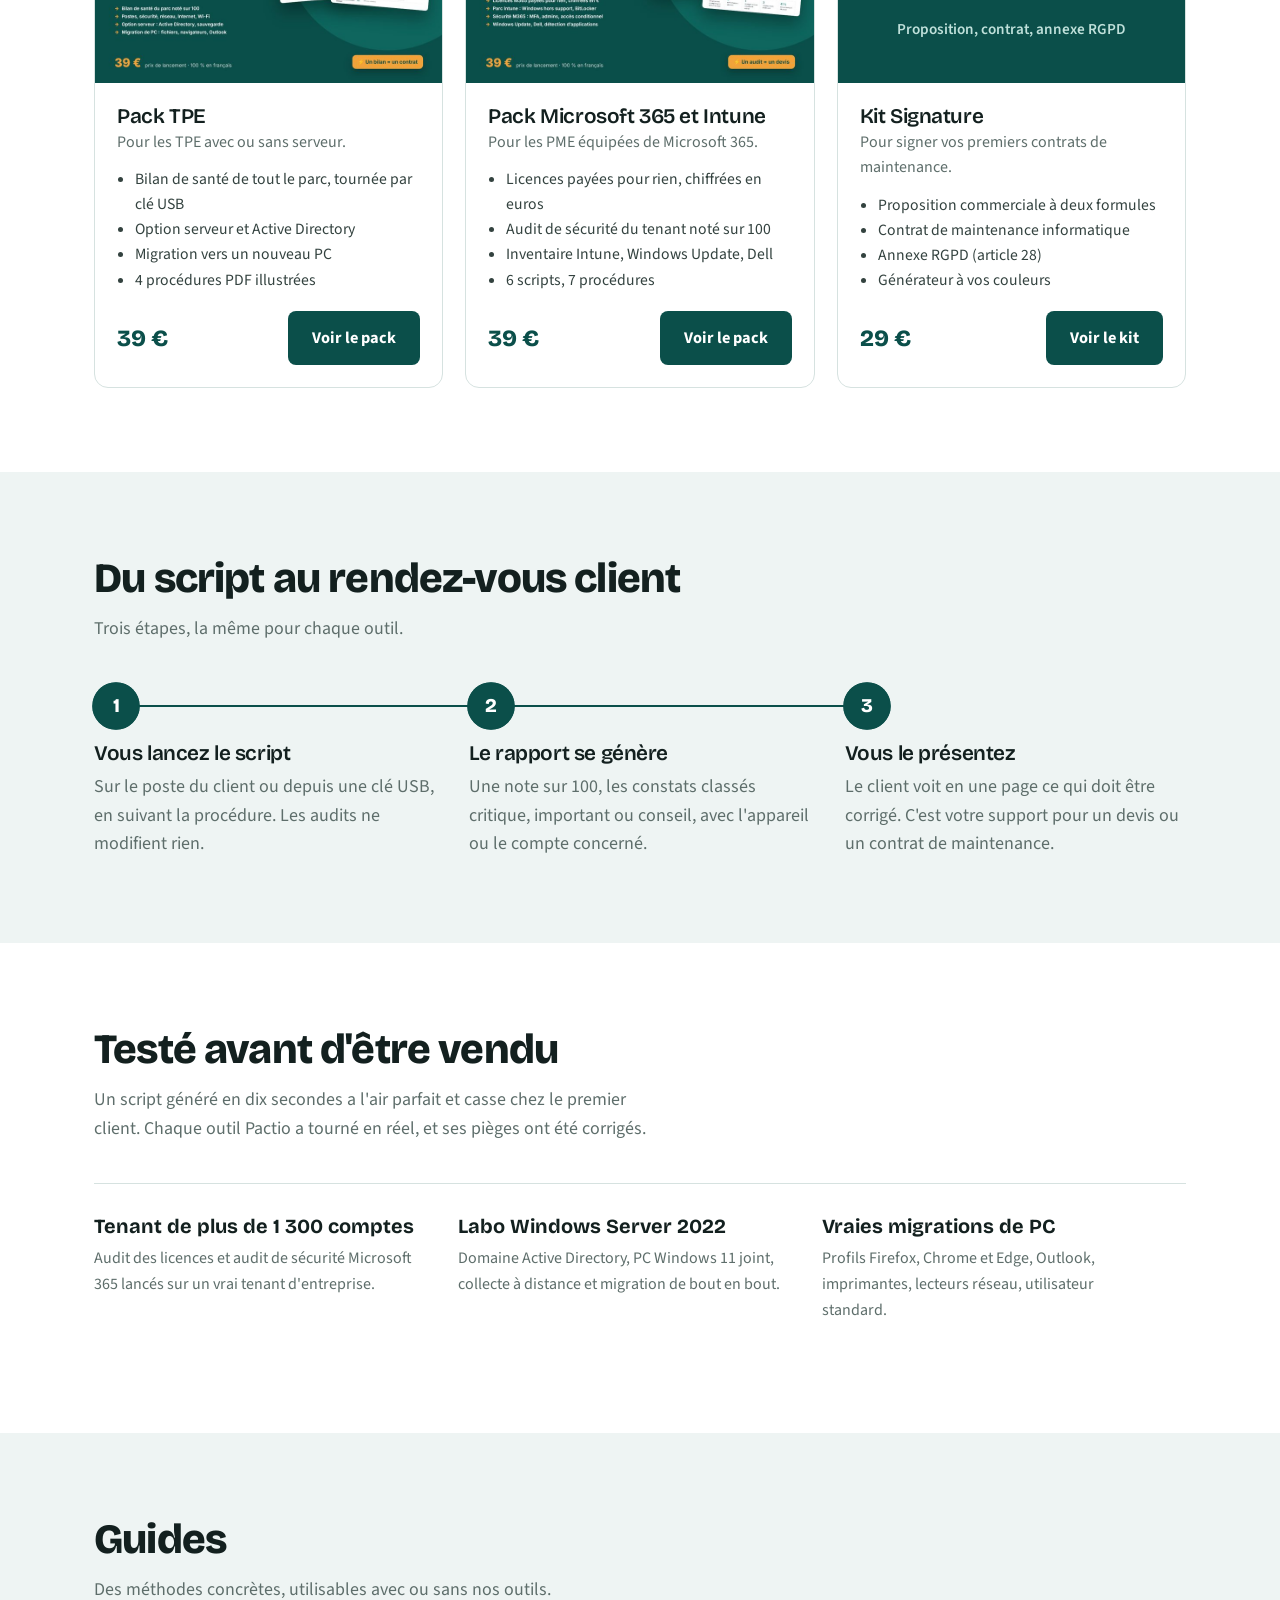
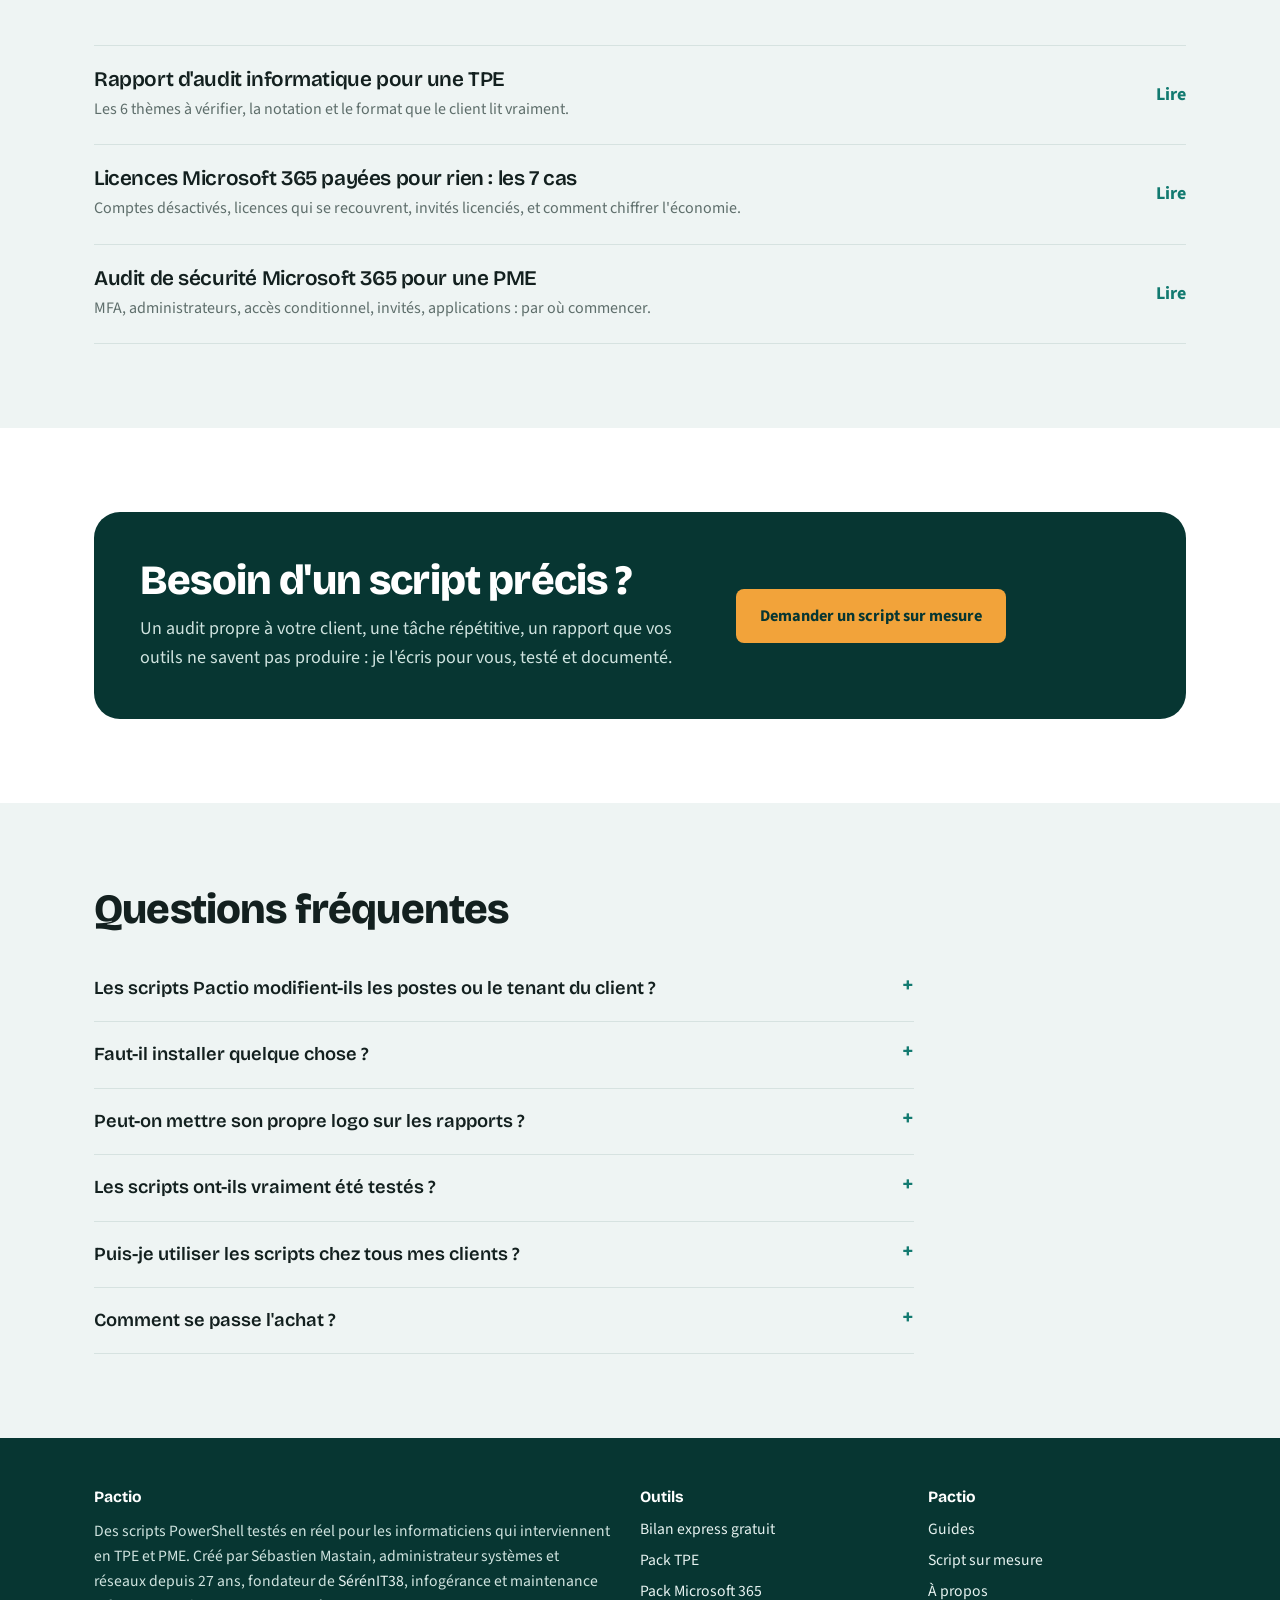
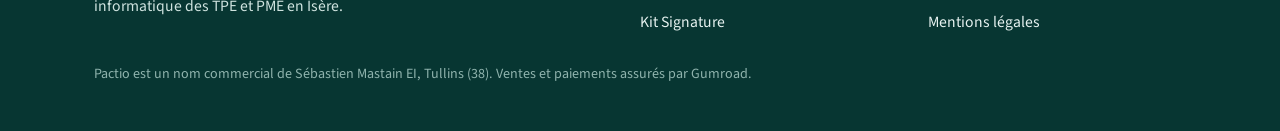
==== commit 2bc5c8dc: "Add files via upload" ====
--- a/index.html
+++ b/index.html
@@ -10,7 +10,7 @@
 <meta name="twitter:card" content="summary_large_image">
 <link rel="icon" href="favicon.svg" type="image/svg+xml">
 <link rel="preconnect" href="https://fonts.googleapis.com"><link rel="preconnect" href="https://fonts.gstatic.com" crossorigin>
-<link rel="stylesheet" href="style.css?v=2">
+<link rel="stylesheet" href="style.css?v=3">
 <script type="application/ld+json">{"@context": "https://schema.org", "@graph": [{"@type": "Organization", "@id": "https://www.pactio-it.fr/#org", "name": "Pactio", "url": "https://www.pactio-it.fr/", "logo": "https://www.pactio-it.fr/favicon.svg", "description": "Scripts PowerShell testés en réel pour les informaticiens qui interviennent en TPE et PME, avec rapports clients en français.", "founder": {"@type": "Person", "name": "Sébastien Mastain", "jobTitle": "Administrateur systèmes et réseaux", "url": "https://www.pactio-it.fr/a-propos.html", "worksFor": {"@type": "Organization", "name": "SérénIT38", "url": "https://www.serenit38.fr"}}, "email": "contact@serenit38.fr", "address": {"@type": "PostalAddress", "addressLocality": "Tullins", "postalCode": "38210", "addressCountry": "FR"}, "sameAs": ["https://pactiofr.gumroad.com", "https://www.tiktok.com/@pactio.fr", "https://www.serenit38.fr"]}, {"@type": "WebSite", "@id": "https://www.pactio-it.fr/#site", "url": "https://www.pactio-it.fr/", "name": "Pactio", "inLanguage": "fr-FR", "publisher": {"@id": "https://www.pactio-it.fr/#org"}}]}</script><script type="application/ld+json">{"@context": "https://schema.org", "@type": "ItemList", "name": "Outils Pactio", "itemListElement": [{"@type": "ListItem", "position": 1, "item": {"@type": "Product", "name": "Bilan express", "description": "Script PowerShell gratuit : bilan de santé d'un PC Windows en 2 minutes, rapport client noté sur 100.", "url": "https://pactiofr.gumroad.com/l/bilan-express", "image": "https://www.pactio-it.fr/img/bilan-express.jpg", "brand": {"@type": "Brand", "name": "Pactio"}, "offers": {"@type": "Offer", "price": "0", "priceCurrency": "EUR", "availability": "https://schema.org/InStock", "url": "https://pactiofr.gumroad.com/l/bilan-express"}}}, {"@type": "ListItem", "position": 2, "item": {"@type": "Product", "name": "Pack TPE", "description": "Bilan de santé de tout le parc (postes, réseau, Internet), option serveur et Active Directory, migration de PC. 3 scripts PowerShell et 4 procédures PDF.", "url": "https://pactiofr.gumroad.com/l/pack-tpe", "image": "https://www.pactio-it.fr/img/pack-tpe.jpg", "brand": {"@type": "Brand", "name": "Pactio"}, "offers": {"@type": "Offer", "price": "39", "priceCurrency": "EUR", "availability": "https://schema.org/InStock", "url": "https://pactiofr.gumroad.com/l/pack-tpe"}}}, {"@type": "ListItem", "position": 3, "item": {"@type": "Product", "name": "Pack Scripts Microsoft 365 et Intune", "description": "Audit des licences Microsoft 365 chiffré en euros, audit de sécurité du tenant, inventaire Intune, Windows Update, Dell Command Update. 6 scripts PowerShell.", "url": "https://pactiofr.gumroad.com/l/pack-scripts-m365", "image": "https://www.pactio-it.fr/img/pack-m365.jpg", "brand": {"@type": "Brand", "name": "Pactio"}, "offers": {"@type": "Offer", "price": "39", "priceCurrency": "EUR", "availability": "https://schema.org/InStock", "url": "https://pactiofr.gumroad.com/l/pack-scripts-m365"}}}, {"@type": "ListItem", "position": 4, "item": {"@type": "Product", "name": "Kit Signature", "description": "Proposition commerciale, contrat de maintenance informatique et annexe RGPD, remplis à vos couleurs par un générateur.", "url": "https://pactiofr.gumroad.com/l/kit-signature", "brand": {"@type": "Brand", "name": "Pactio"}, "offers": {"@type": "Offer", "price": "29", "priceCurrency": "EUR", "availability": "https://schema.org/InStock", "url": "https://pactiofr.gumroad.com/l/kit-signature"}}}]}</script><script type="application/ld+json">{"@context": "https://schema.org", "@type": "FAQPage", "mainEntity": [{"@type": "Question", "name": "Les scripts Pactio modifient-ils les postes ou le tenant du client ?", "acceptedAnswer": {"@type": "Answer", "text": "Non pour les audits : le Bilan express, le bilan de santé du parc, l'audit des licences et l'audit de sécurité Microsoft 365 sont en lecture seule. Les scripts qui corrigent (Windows Update, Dell Command Update, restauration de migration) ont un mode simulation et ne se lancent que si vous le demandez."}}, {"@type": "Question", "name": "Faut-il installer quelque chose ?", "acceptedAnswer": {"@type": "Answer", "text": "Les scripts du Pack TPE et le Bilan express tournent avec PowerShell 5.1, fourni par Windows 10 et 11, sans module à installer. Les scripts Microsoft 365 utilisent le module officiel Microsoft Graph PowerShell, installé par un script de préparation fourni."}}, {"@type": "Question", "name": "Peut-on mettre son propre logo sur les rapports ?", "acceptedAnswer": {"@type": "Answer", "text": "Oui. Les rapports des packs acceptent votre nom, votre logo et votre couleur. La version gratuite du Bilan express garde la présentation Pactio."}}, {"@type": "Question", "name": "Les scripts ont-ils vraiment été testés ?", "acceptedAnswer": {"@type": "Answer", "text": "Oui, chaque script a tourné en conditions réelles avant sa mise en vente : un tenant Microsoft 365 de plus de 1 300 comptes, un labo Windows Server 2022 avec domaine Active Directory et un PC Windows 11 joint, et de vraies migrations de PC."}}, {"@type": "Question", "name": "Puis-je utiliser les scripts chez tous mes clients ?", "acceptedAnswer": {"@type": "Answer", "text": "Oui. La licence couvre une entreprise, avec des clients illimités. La revente et le partage des scripts sont interdits."}}, {"@type": "Question", "name": "Comment se passe l'achat ?", "acceptedAnswer": {"@type": "Answer", "text": "Par Gumroad, qui encaisse le paiement, gère la TVA et envoie le lien de téléchargement par mail immédiatement."}}]}</script>
 </head><body>
 <a class="skip" href="#main">Aller au contenu</a>
@@ -25,21 +25,14 @@
 <p class="hero-note"><b>Lecture seule.</b> Aucun module à installer pour le bilan de santé. Testé sur un tenant de plus de 1 300 comptes et un labo Windows Server 2022.</p>
 </div>
 <div class="demo" aria-hidden="true">
-<div class="console"><div class="bar">Windows PowerShell</div><pre><span class="c-w">PS C:\Pactio&gt; .\Bilan-Express.ps1 -Client "Boulangerie Martin"</span>
-
-<span class="c-g">===== Pactio · Bilan express =====</span>
-<span class="c-c">  &gt; Analyse de ce poste (PC-ACCUEIL)…</span>
-<span class="c-c">  &gt; Wi-Fi…</span>
-<span class="c-c">  &gt; Mesure du débit descendant…</span>
-
-<span class="c-g">  Note globale : 92/100</span>
-<span class="c-w">    Postes      92/100</span>
-<span class="c-w">    Sécurité    88/100</span>
-<span class="c-d">    Réseau       — (non mesuré)</span></pre></div>
+<div class="console"><div class="bar">Windows PowerShell<button class="replay" type="button" tabindex="-1">Relancer</button></div><pre><span class="ln" style="--i:0"><span class="c-w">PS C:\Pactio&gt; .\Bilan-Express.ps1 -Client "Boulangerie Martin"</span></span><span class="ln" style="--i:1">&nbsp;</span><span class="ln" style="--i:2"><span class="c-g">===== Pactio · Bilan express =====</span></span><span class="ln" style="--i:3"><span class="c-c">  &gt; Analyse de ce poste (PC-ACCUEIL)…</span></span><span class="ln" style="--i:4"><span class="c-c">  &gt; Wi-Fi…</span></span><span class="ln" style="--i:5"><span class="c-c">  &gt; Mesure du débit descendant…</span></span><span class="ln" style="--i:6">&nbsp;</span><span class="ln" style="--i:7"><span class="c-g">  Note globale : 92/100</span></span><span class="ln" style="--i:8"><span class="c-w">    Postes      92/100</span></span><span class="ln" style="--i:9"><span class="c-w">    Sécurité    88/100</span></span><span class="ln" style="--i:10"><span class="c-d">    Réseau       — (non mesuré)</span><b class="cur"></b></span></pre></div>
 <div class="report"><div class="rt">Bilan de santé de votre informatique</div><div class="rs">Boulangerie Martin, 26 octobre 2026</div>
-<div class="row"><svg class="ring" viewBox="0 0 120 120" role="img" aria-label="Note globale 92 sur 100"><circle cx="60" cy="60" r="48" fill="none" stroke="#E6EFEE" stroke-width="12"/><circle cx="60" cy="60" r="48" fill="none" stroke="#127A70" stroke-width="12" stroke-linecap="round" stroke-dasharray="277 302" transform="rotate(-90 60 60)"/><text x="60" y="70" text-anchor="middle" font-family="Bricolage Grotesque,sans-serif" font-weight="800" font-size="32" fill="#13201F">92</text></svg><ul><li><span class="tag t-i">Important</span>Compte utilisé au quotidien administrateur du PC</li><li><span class="tag t-c">Conseil</span>14 programmes au démarrage</li><li><span class="tag t-c">Conseil</span>Processeur de 2019, renouvellement à prévoir</li></ul></div></div>
+<div class="row"><svg class="ring" viewBox="0 0 120 120" role="img" aria-label="Note globale 92 sur 100"><circle cx="60" cy="60" r="48" fill="none" stroke="#E6EFEE" stroke-width="12"/><circle cx="60" cy="60" r="48" fill="none" class="arc" stroke="#127A70" stroke-width="12" stroke-linecap="round" stroke-dasharray="277 302" transform="rotate(-90 60 60)"/><text x="60" y="70" text-anchor="middle" font-family="Bricolage Grotesque,sans-serif" font-weight="800" font-size="32" fill="#13201F" class="score">92</text></svg><ul><li style="--j:0"><span class="tag t-i">Important</span>Compte utilisé au quotidien administrateur du PC</li><li style="--j:1"><span class="tag t-c">Conseil</span>14 programmes au démarrage</li><li style="--j:2"><span class="tag t-c">Conseil</span>Processeur de 2019, renouvellement à prévoir</li></ul></div></div>
 </div>
 </div></section>
+<script>(function(){var d=document.querySelector('.demo');if(!d||matchMedia('(prefers-reduced-motion: reduce)').matches)return;var sc=d.querySelector('.score');
+function play(){d.classList.remove('play');void d.offsetWidth;d.classList.add('play');sc.textContent='0';var t0=null,dl=2300,du=1100;function f(t){if(!t0)t0=t;var p=Math.min(1,Math.max(0,(t-t0-dl)/du));p=1-Math.pow(1-p,3);sc.textContent=Math.round(92*p);if(p<1)requestAnimationFrame(f)}requestAnimationFrame(f)}
+d.classList.add('play');if('IntersectionObserver' in window){new IntersectionObserver(function(e,ob){if(e[0].isIntersecting){ob.disconnect();d.classList.add('go');play()}},{threshold:.35}).observe(d)}else{d.classList.add('go');play()}d.querySelector('.replay').addEventListener('click',play)})();</script>
 
 <section id="outils"><div class="wrap">
 <h2>Les outils</h2>
@@ -65,6 +58,7 @@
 <li><h3>Vous le présentez</h3><p>Le client voit en une page ce qui doit être corrigé. C'est votre support pour un devis ou un contrat de maintenance.</p></li>
 </ol>
 </div></section>
+<script>(function(){var o=document.querySelector('.steps');if(!o||!('IntersectionObserver' in window)||matchMedia('(prefers-reduced-motion: reduce)').matches)return;o.classList.add('anim');new IntersectionObserver(function(e,ob){if(e[0].isIntersecting){o.classList.add('on');ob.disconnect()}},{threshold:.5}).observe(o)})();</script>
 
 <section><div class="wrap">
 <h2>Testé avant d'être vendu</h2>
--- a/style.css
+++ b/style.css
@@ -164,3 +164,36 @@
   section{padding:60px 0}
 }
 @media (prefers-reduced-motion:reduce){html{scroll-behavior:auto}}
+
+/* ===== Animations (v3) : la console tourne, le rapport sort ; les 3 étapes s'enchaînent */
+.console .bar{display:flex;justify-content:space-between;align-items:center}
+.replay{background:none;border:1px solid #3a4c49;color:#8fa9a4;font:inherit;font-size:.75rem;padding:2px 10px;border-radius:20px;cursor:pointer}
+.replay:hover{color:#fff;border-color:#8fa9a4}
+.console .ln{display:block}
+.cur{display:inline-block;width:.55em;height:1.05em;margin-left:4px;vertical-align:-2px;background:#58d68d;animation:blink 1s steps(1) infinite}
+@keyframes blink{50%{opacity:0}}
+@media (prefers-reduced-motion:no-preference){
+  .demo.play .ln{opacity:0;animation:lnIn .01s linear forwards;animation-delay:calc(.9s + var(--i) * .16s)}
+  .demo.play .ln:first-child{opacity:1;clip-path:inset(0 100% 0 0);animation:type .8s steps(48) .1s forwards}
+  .demo.play .ln:nth-child(4),.demo.play .ln:nth-child(5),.demo.play .ln:nth-child(6){animation-name:lnIn,dots;animation-duration:.01s,.3s}
+  .demo.play .report{transform:translateY(110%);opacity:0;animation:up .7s cubic-bezier(.2,.8,.2,1) 2.4s forwards}
+  .demo.play .arc{stroke-dasharray:0 302;animation:arc 1.1s cubic-bezier(.3,.7,.3,1) 2.9s forwards}
+  .demo.play .report li{opacity:0;transform:translateX(12px);animation:li .4s ease-out forwards;animation-delay:calc(3.4s + var(--j) * .2s)}
+  .demo.play .cur{opacity:0;animation:lnIn .01s 2.6s forwards,blink 1s steps(1) 2.6s infinite}
+}
+@keyframes lnIn{to{opacity:1}}
+@keyframes dots{from{color:#fff}}
+@keyframes type{to{clip-path:inset(0 0 0 0)}}
+@keyframes up{to{transform:none;opacity:1}}
+@keyframes arc{to{stroke-dasharray:277 302}}
+@keyframes li{to{opacity:1;transform:none}}
+.steps{position:relative}
+.steps li{position:relative;z-index:1}
+.steps.anim::after{content:"";position:absolute;top:21px;left:22px;width:calc(66.667% + 22.667px);height:2px;background:var(--pin);transform:scaleX(0);transform-origin:left;transition:transform 1.3s ease-in-out;z-index:0}
+.steps.anim li::before{background:var(--brume);color:var(--pin);box-shadow:inset 0 0 0 2px var(--pin);transition:background .35s,color .35s,transform .35s}
+.steps.anim.on::after{transform:scaleX(1)}
+.steps.anim.on li::before{background:var(--pin);color:#fff;transform:scale(1.08)}
+.steps.anim.on li:nth-child(2)::before{transition-delay:.62s}
+.steps.anim.on li:nth-child(3)::before{transition-delay:1.25s}
+@media (max-width:900px){.steps.anim::after{display:none}}
+.demo.play:not(.go) *{animation-play-state:paused!important}
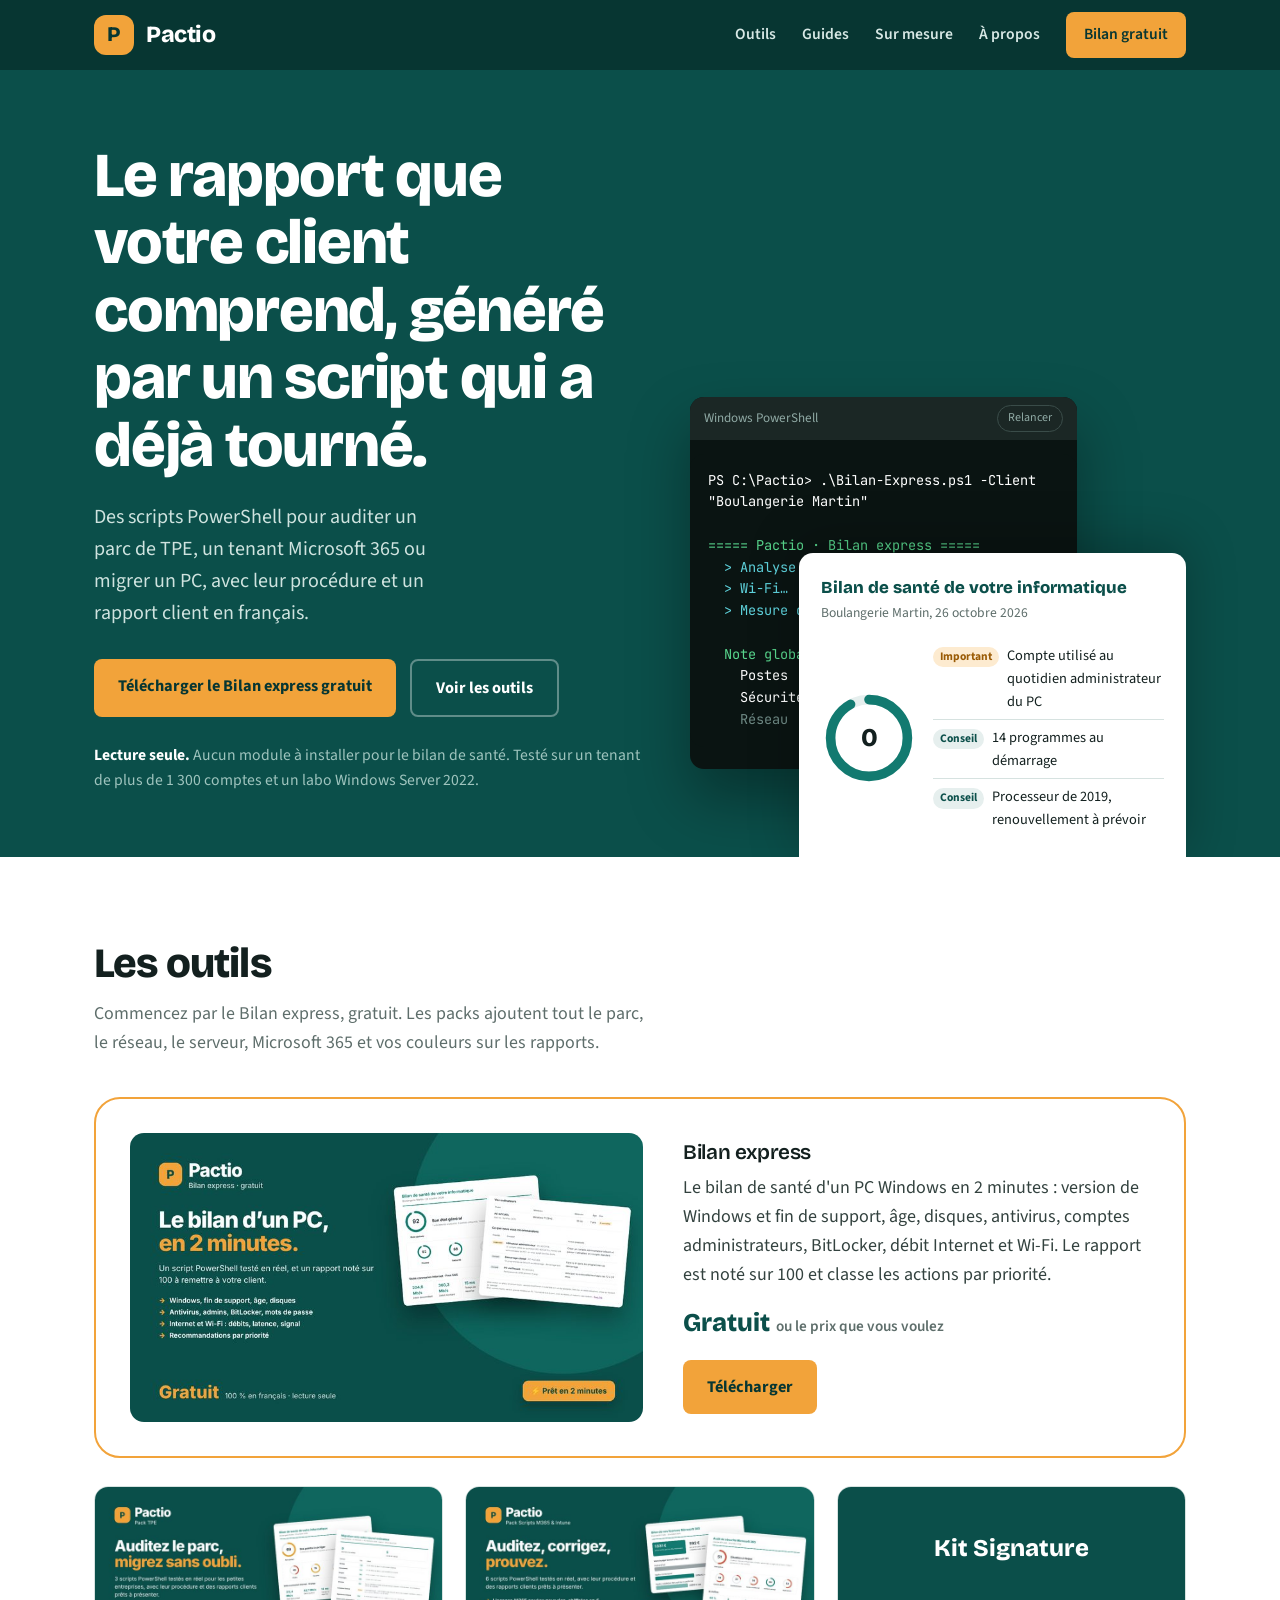
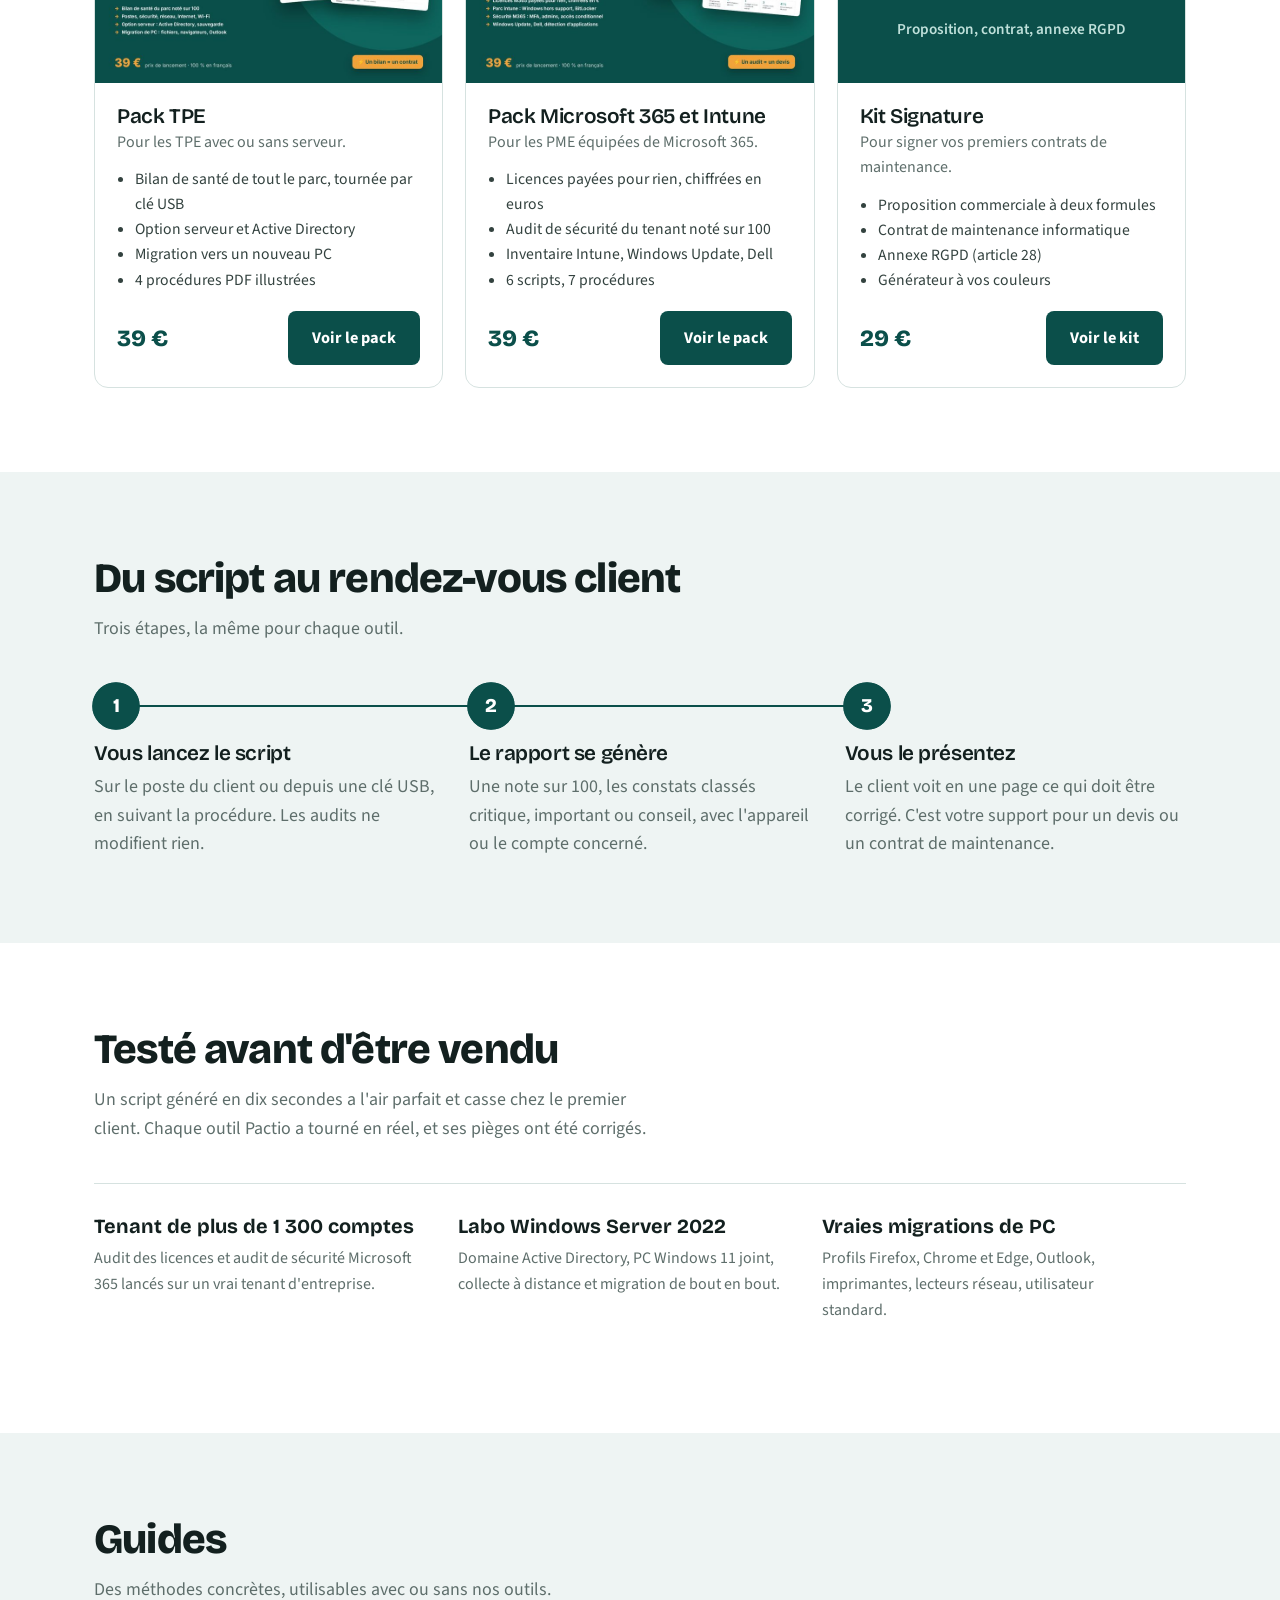
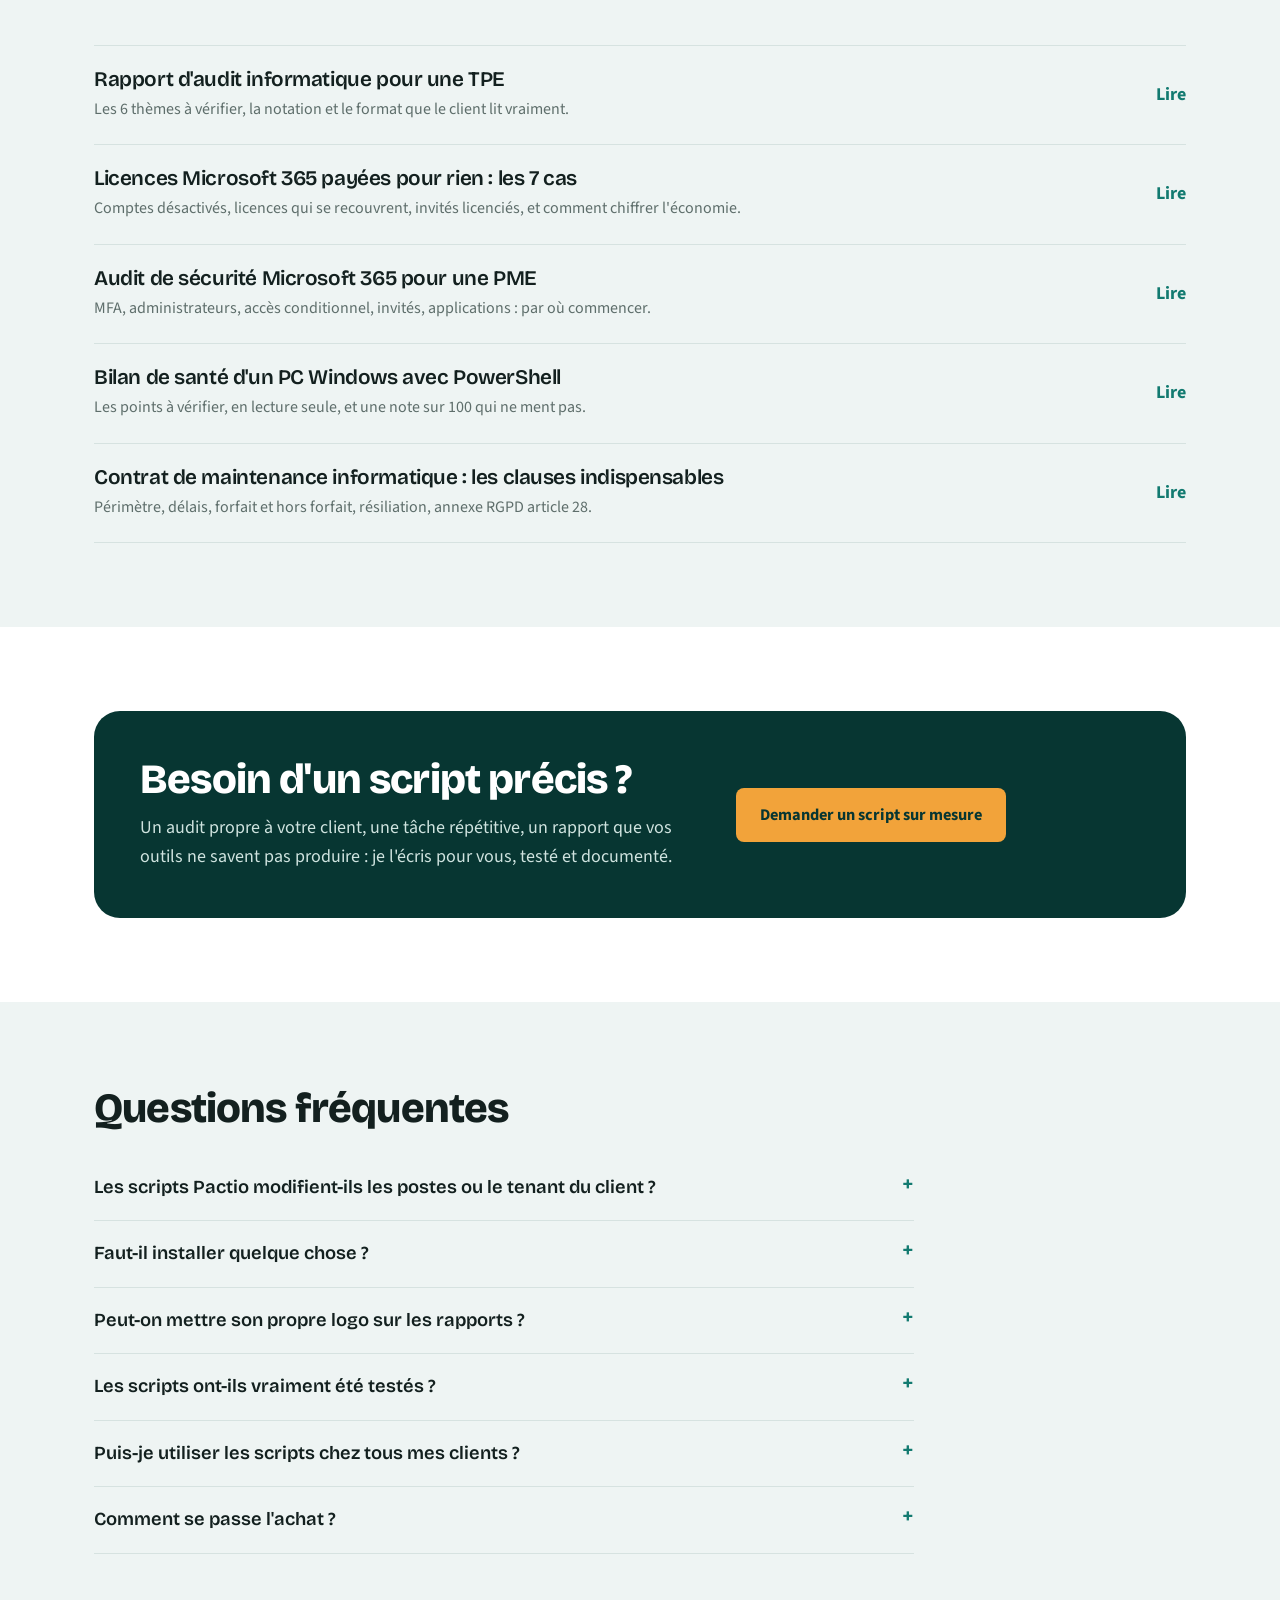
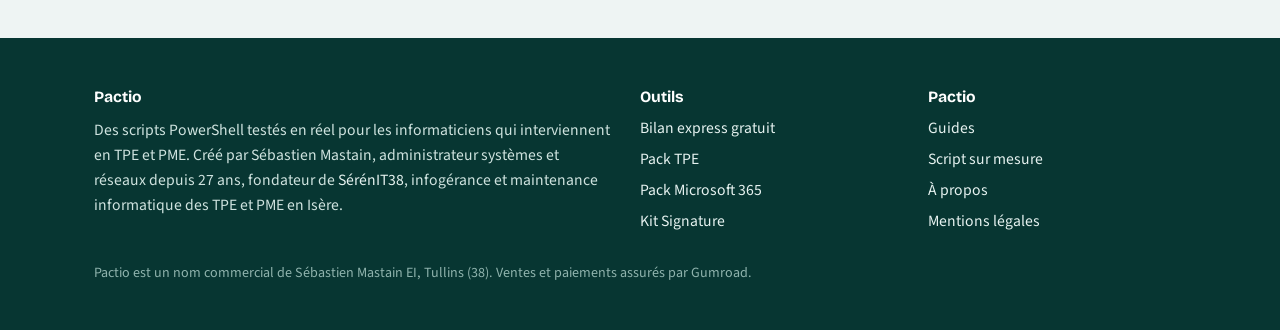
==== commit 79ffbd87: "SEO : guides contrat de maintenance et bilan de santé PC" ====
--- a/index.html
+++ b/index.html
@@ -11,7 +11,7 @@
 <link rel="icon" href="favicon.svg" type="image/svg+xml">
 <link rel="preconnect" href="https://fonts.googleapis.com"><link rel="preconnect" href="https://fonts.gstatic.com" crossorigin>
 <link rel="stylesheet" href="style.css?v=3">
-<script type="application/ld+json">{"@context": "https://schema.org", "@graph": [{"@type": "Organization", "@id": "https://www.pactio-it.fr/#org", "name": "Pactio", "url": "https://www.pactio-it.fr/", "logo": "https://www.pactio-it.fr/favicon.svg", "description": "Scripts PowerShell testés en réel pour les informaticiens qui interviennent en TPE et PME, avec rapports clients en français.", "founder": {"@type": "Person", "name": "Sébastien Mastain", "jobTitle": "Administrateur systèmes et réseaux", "url": "https://www.pactio-it.fr/a-propos.html", "worksFor": {"@type": "Organization", "name": "SérénIT38", "url": "https://www.serenit38.fr"}}, "email": "contact@serenit38.fr", "address": {"@type": "PostalAddress", "addressLocality": "Tullins", "postalCode": "38210", "addressCountry": "FR"}, "sameAs": ["https://pactiofr.gumroad.com", "https://www.tiktok.com/@pactio.fr", "https://www.serenit38.fr"]}, {"@type": "WebSite", "@id": "https://www.pactio-it.fr/#site", "url": "https://www.pactio-it.fr/", "name": "Pactio", "inLanguage": "fr-FR", "publisher": {"@id": "https://www.pactio-it.fr/#org"}}]}</script><script type="application/ld+json">{"@context": "https://schema.org", "@type": "ItemList", "name": "Outils Pactio", "itemListElement": [{"@type": "ListItem", "position": 1, "item": {"@type": "Product", "name": "Bilan express", "description": "Script PowerShell gratuit : bilan de santé d'un PC Windows en 2 minutes, rapport client noté sur 100.", "url": "https://pactiofr.gumroad.com/l/bilan-express", "image": "https://www.pactio-it.fr/img/bilan-express.jpg", "brand": {"@type": "Brand", "name": "Pactio"}, "offers": {"@type": "Offer", "price": "0", "priceCurrency": "EUR", "availability": "https://schema.org/InStock", "url": "https://pactiofr.gumroad.com/l/bilan-express"}}}, {"@type": "ListItem", "position": 2, "item": {"@type": "Product", "name": "Pack TPE", "description": "Bilan de santé de tout le parc (postes, réseau, Internet), option serveur et Active Directory, migration de PC. 3 scripts PowerShell et 4 procédures PDF.", "url": "https://pactiofr.gumroad.com/l/pack-tpe", "image": "https://www.pactio-it.fr/img/pack-tpe.jpg", "brand": {"@type": "Brand", "name": "Pactio"}, "offers": {"@type": "Offer", "price": "39", "priceCurrency": "EUR", "availability": "https://schema.org/InStock", "url": "https://pactiofr.gumroad.com/l/pack-tpe"}}}, {"@type": "ListItem", "position": 3, "item": {"@type": "Product", "name": "Pack Scripts Microsoft 365 et Intune", "description": "Audit des licences Microsoft 365 chiffré en euros, audit de sécurité du tenant, inventaire Intune, Windows Update, Dell Command Update. 6 scripts PowerShell.", "url": "https://pactiofr.gumroad.com/l/pack-scripts-m365", "image": "https://www.pactio-it.fr/img/pack-m365.jpg", "brand": {"@type": "Brand", "name": "Pactio"}, "offers": {"@type": "Offer", "price": "39", "priceCurrency": "EUR", "availability": "https://schema.org/InStock", "url": "https://pactiofr.gumroad.com/l/pack-scripts-m365"}}}, {"@type": "ListItem", "position": 4, "item": {"@type": "Product", "name": "Kit Signature", "description": "Proposition commerciale, contrat de maintenance informatique et annexe RGPD, remplis à vos couleurs par un générateur.", "url": "https://pactiofr.gumroad.com/l/kit-signature", "brand": {"@type": "Brand", "name": "Pactio"}, "offers": {"@type": "Offer", "price": "29", "priceCurrency": "EUR", "availability": "https://schema.org/InStock", "url": "https://pactiofr.gumroad.com/l/kit-signature"}}}]}</script><script type="application/ld+json">{"@context": "https://schema.org", "@type": "FAQPage", "mainEntity": [{"@type": "Question", "name": "Les scripts Pactio modifient-ils les postes ou le tenant du client ?", "acceptedAnswer": {"@type": "Answer", "text": "Non pour les audits : le Bilan express, le bilan de santé du parc, l'audit des licences et l'audit de sécurité Microsoft 365 sont en lecture seule. Les scripts qui corrigent (Windows Update, Dell Command Update, restauration de migration) ont un mode simulation et ne se lancent que si vous le demandez."}}, {"@type": "Question", "name": "Faut-il installer quelque chose ?", "acceptedAnswer": {"@type": "Answer", "text": "Les scripts du Pack TPE et le Bilan express tournent avec PowerShell 5.1, fourni par Windows 10 et 11, sans module à installer. Les scripts Microsoft 365 utilisent le module officiel Microsoft Graph PowerShell, installé par un script de préparation fourni."}}, {"@type": "Question", "name": "Peut-on mettre son propre logo sur les rapports ?", "acceptedAnswer": {"@type": "Answer", "text": "Oui. Les rapports des packs acceptent votre nom, votre logo et votre couleur. La version gratuite du Bilan express garde la présentation Pactio."}}, {"@type": "Question", "name": "Les scripts ont-ils vraiment été testés ?", "acceptedAnswer": {"@type": "Answer", "text": "Oui, chaque script a tourné en conditions réelles avant sa mise en vente : un tenant Microsoft 365 de plus de 1 300 comptes, un labo Windows Server 2022 avec domaine Active Directory et un PC Windows 11 joint, et de vraies migrations de PC."}}, {"@type": "Question", "name": "Puis-je utiliser les scripts chez tous mes clients ?", "acceptedAnswer": {"@type": "Answer", "text": "Oui. La licence couvre une entreprise, avec des clients illimités. La revente et le partage des scripts sont interdits."}}, {"@type": "Question", "name": "Comment se passe l'achat ?", "acceptedAnswer": {"@type": "Answer", "text": "Par Gumroad, qui encaisse le paiement, gère la TVA et envoie le lien de téléchargement par mail immédiatement."}}]}</script>
+<script type="application/ld+json">{"@context": "https://schema.org", "@graph": [{"@type": "Organization", "@id": "https://www.pactio-it.fr/#org", "name": "Pactio", "url": "https://www.pactio-it.fr/", "logo": "https://www.pactio-it.fr/favicon.svg", "description": "Scripts PowerShell testés en réel pour les informaticiens qui interviennent en TPE et PME, avec rapports clients en français.", "founder": {"@type": "Person", "name": "Sébastien Mastain", "jobTitle": "Administrateur systèmes et réseaux", "url": "https://www.pactio-it.fr/a-propos.html", "worksFor": {"@type": "Organization", "name": "SérénIT38", "url": "https://www.serenit38.fr"}}, "email": "contact@serenit38.fr", "address": {"@type": "PostalAddress", "addressLocality": "Tullins", "postalCode": "38210", "addressCountry": "FR"}, "sameAs": ["https://pactiofr.gumroad.com", "https://www.tiktok.com/@pactio.fr", "https://www.serenit38.fr"]}, {"@type": "WebSite", "@id": "https://www.pactio-it.fr/#site", "url": "https://www.pactio-it.fr/", "name": "Pactio", "inLanguage": "fr-FR", "publisher": {"@id": "https://www.pactio-it.fr/#org"}}]}</script><script type="application/ld+json">{"@context": "https://schema.org", "@type": "ItemList", "name": "Outils Pactio", "itemListElement": [{"@type": "ListItem", "position": 1, "item": {"@type": "Product", "name": "Bilan express", "description": "Script PowerShell gratuit : bilan de santé d'un PC Windows en 2 minutes, rapport client noté sur 100.", "url": "https://pactiofr.gumroad.com/l/bilan-express", "image": "https://www.pactio-it.fr/img/bilan-express.jpg", "brand": {"@type": "Brand", "name": "Pactio"}, "offers": {"@type": "Offer", "price": "0", "priceCurrency": "EUR", "availability": "https://schema.org/InStock", "url": "https://pactiofr.gumroad.com/l/bilan-express"}}}, {"@type": "ListItem", "position": 2, "item": {"@type": "Product", "name": "Pack TPE", "description": "Bilan de santé de tout le parc (postes, réseau, Internet), option serveur et Active Directory, migration de PC. 3 scripts PowerShell et 4 procédures PDF.", "url": "https://pactiofr.gumroad.com/l/pack-tpe", "image": "https://www.pactio-it.fr/img/pack-tpe.jpg", "brand": {"@type": "Brand", "name": "Pactio"}, "offers": {"@type": "Offer", "price": "39", "priceCurrency": "EUR", "availability": "https://schema.org/InStock", "url": "https://pactiofr.gumroad.com/l/pack-tpe"}}}, {"@type": "ListItem", "position": 3, "item": {"@type": "Product", "name": "Pack Scripts Microsoft 365 et Intune", "description": "Audit des licences Microsoft 365 chiffré en euros, audit de sécurité du tenant, inventaire Intune, Windows Update, Dell Command Update. 6 scripts PowerShell.", "url": "https://pactiofr.gumroad.com/l/pack-scripts-m365", "image": "https://www.pactio-it.fr/img/pack-m365.jpg", "brand": {"@type": "Brand", "name": "Pactio"}, "offers": {"@type": "Offer", "price": "39", "priceCurrency": "EUR", "availability": "https://schema.org/InStock", "url": "https://pactiofr.gumroad.com/l/pack-scripts-m365"}}}, {"@type": "ListItem", "position": 4, "item": {"@type": "Product", "name": "Kit Signature", "description": "Proposition commerciale, contrat de maintenance informatique et annexe RGPD, remplis à vos couleurs par un générateur.", "url": "https://pactiofr.gumroad.com/l/kit-signature", "image": "https://www.pactio-it.fr/img/og-pactio.jpg", "brand": {"@type": "Brand", "name": "Pactio"}, "offers": {"@type": "Offer", "price": "29", "priceCurrency": "EUR", "availability": "https://schema.org/InStock", "url": "https://pactiofr.gumroad.com/l/kit-signature"}}}]}</script><script type="application/ld+json">{"@context": "https://schema.org", "@type": "FAQPage", "mainEntity": [{"@type": "Question", "name": "Les scripts Pactio modifient-ils les postes ou le tenant du client ?", "acceptedAnswer": {"@type": "Answer", "text": "Non pour les audits : le Bilan express, le bilan de santé du parc, l'audit des licences et l'audit de sécurité Microsoft 365 sont en lecture seule. Les scripts qui corrigent (Windows Update, Dell Command Update, restauration de migration) ont un mode simulation et ne se lancent que si vous le demandez."}}, {"@type": "Question", "name": "Faut-il installer quelque chose ?", "acceptedAnswer": {"@type": "Answer", "text": "Les scripts du Pack TPE et le Bilan express tournent avec PowerShell 5.1, fourni par Windows 10 et 11, sans module à installer. Les scripts Microsoft 365 utilisent le module officiel Microsoft Graph PowerShell, installé par un script de préparation fourni."}}, {"@type": "Question", "name": "Peut-on mettre son propre logo sur les rapports ?", "acceptedAnswer": {"@type": "Answer", "text": "Oui. Les rapports des packs acceptent votre nom, votre logo et votre couleur. La version gratuite du Bilan express garde la présentation Pactio."}}, {"@type": "Question", "name": "Les scripts ont-ils vraiment été testés ?", "acceptedAnswer": {"@type": "Answer", "text": "Oui, chaque script a tourné en conditions réelles avant sa mise en vente : un tenant Microsoft 365 de plus de 1 300 comptes, un labo Windows Server 2022 avec domaine Active Directory et un PC Windows 11 joint, et de vraies migrations de PC."}}, {"@type": "Question", "name": "Puis-je utiliser les scripts chez tous mes clients ?", "acceptedAnswer": {"@type": "Answer", "text": "Oui. La licence couvre une entreprise, avec des clients illimités. La revente et le partage des scripts sont interdits."}}, {"@type": "Question", "name": "Comment se passe l'achat ?", "acceptedAnswer": {"@type": "Answer", "text": "Par Gumroad, qui encaisse le paiement, gère la TVA et envoie le lien de téléchargement par mail immédiatement."}}]}</script>
 </head><body>
 <a class="skip" href="#main">Aller au contenu</a>
 <header class="top"><div class="wrap nav"><a class="brand" href="index.html" aria-label="Pactio, accueil"><span class="mark" aria-hidden="true">P</span>Pactio</a>
@@ -77,6 +77,8 @@
 <a href="rapport-audit-informatique-tpe.html"><div><h3>Rapport d'audit informatique pour une TPE</h3><p>Les 6 thèmes à vérifier, la notation et le format que le client lit vraiment.</p></div><span class="rd">Lire</span></a>
 <a href="licences-microsoft-365-inutilisees.html"><div><h3>Licences Microsoft 365 payées pour rien : les 7 cas</h3><p>Comptes désactivés, licences qui se recouvrent, invités licenciés, et comment chiffrer l'économie.</p></div><span class="rd">Lire</span></a>
 <a href="audit-securite-microsoft-365.html"><div><h3>Audit de sécurité Microsoft 365 pour une PME</h3><p>MFA, administrateurs, accès conditionnel, invités, applications : par où commencer.</p></div><span class="rd">Lire</span></a>
+<a href="script-powershell-bilan-sante-pc.html"><div><h3>Bilan de santé d'un PC Windows avec PowerShell</h3><p>Les points à vérifier, en lecture seule, et une note sur 100 qui ne ment pas.</p></div><span class="rd">Lire</span></a>
+<a href="modele-contrat-maintenance-informatique.html"><div><h3>Contrat de maintenance informatique : les clauses indispensables</h3><p>Périmètre, délais, forfait et hors forfait, résiliation, annexe RGPD article 28.</p></div><span class="rd">Lire</span></a>
 </div>
 </div></section>
 
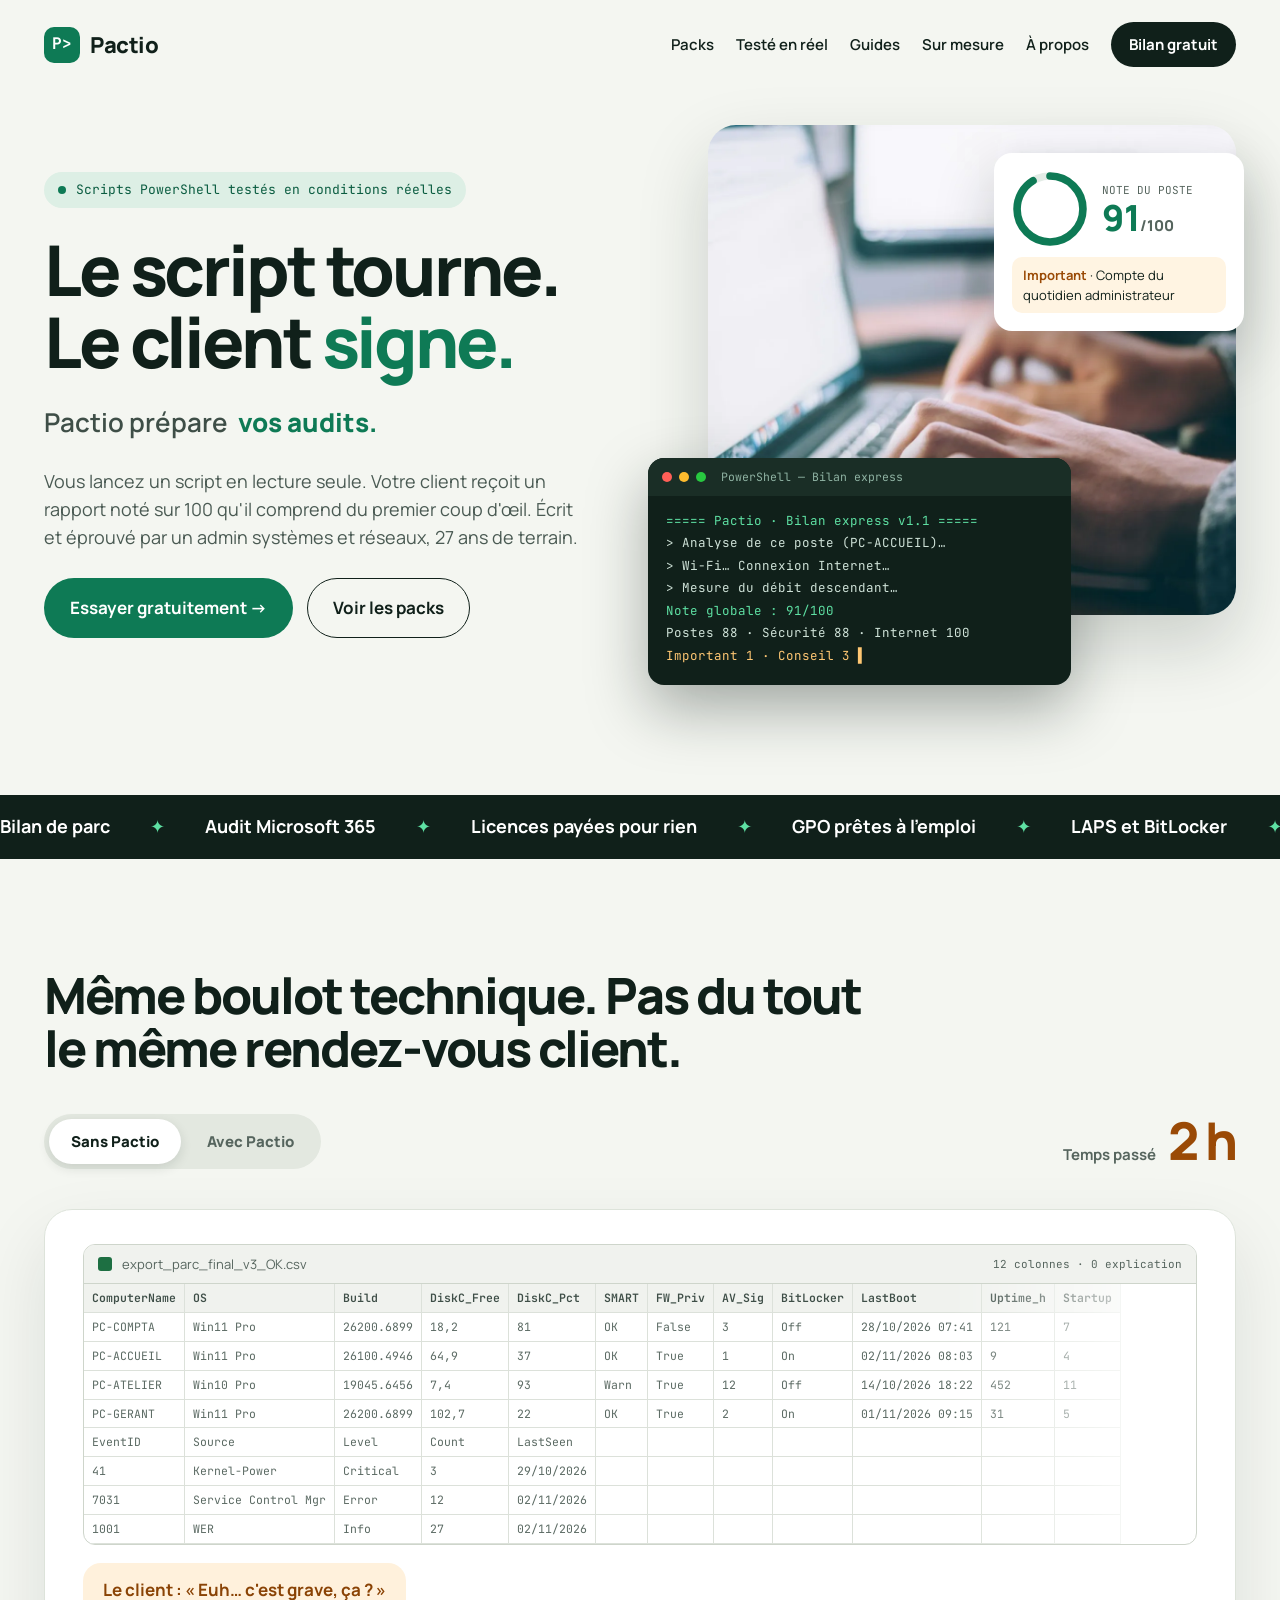
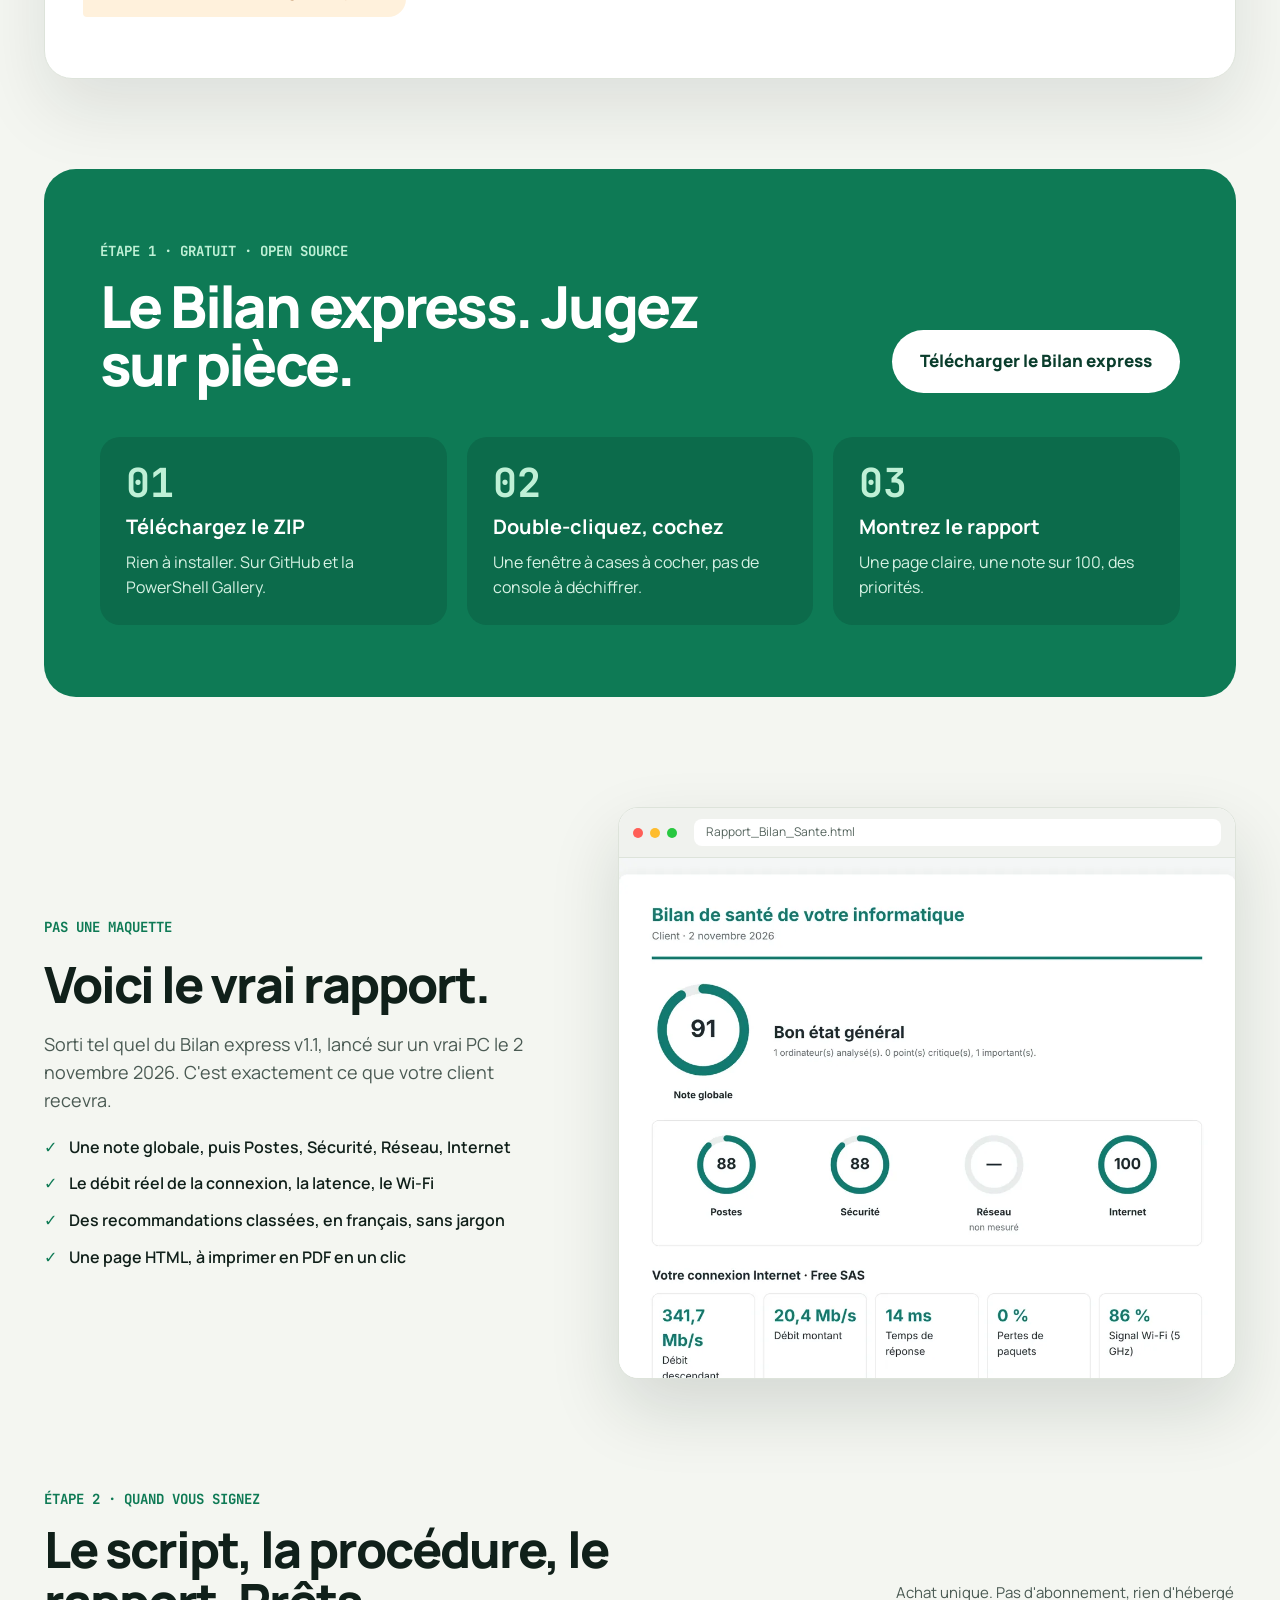
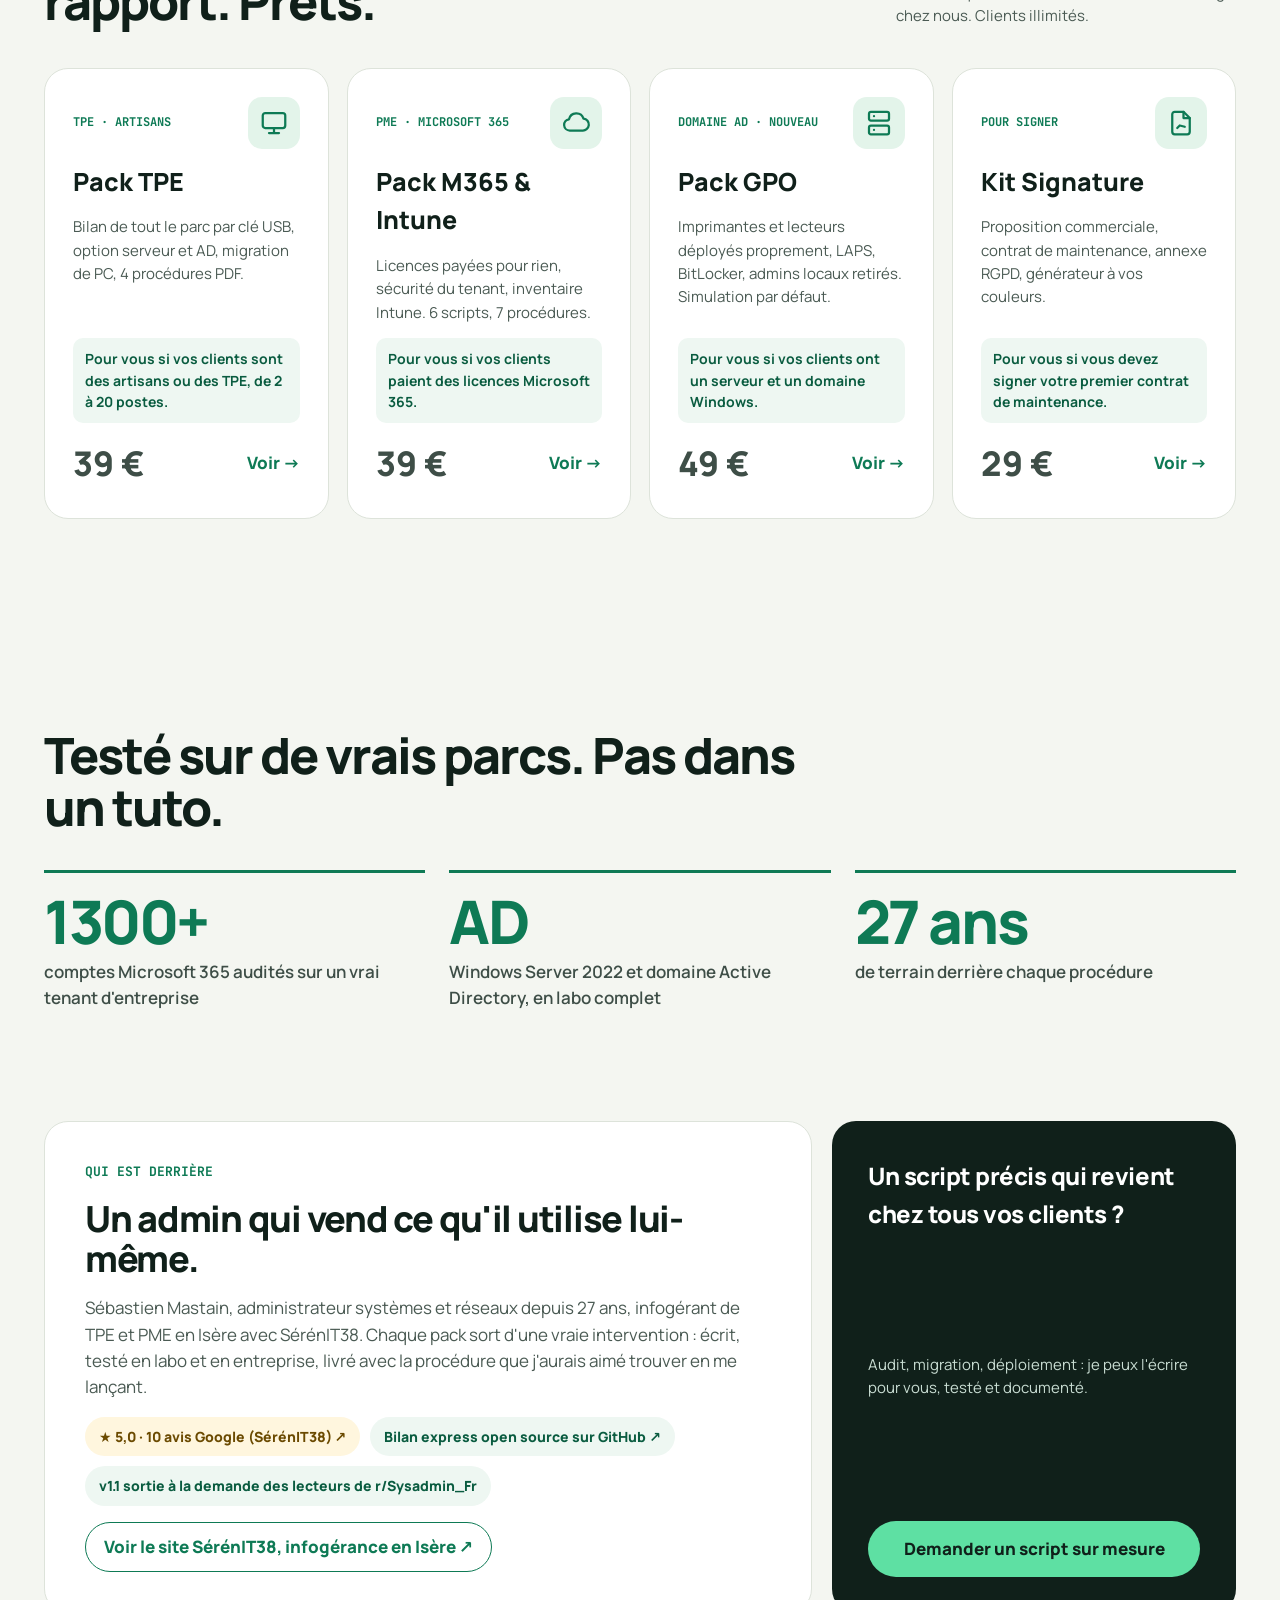
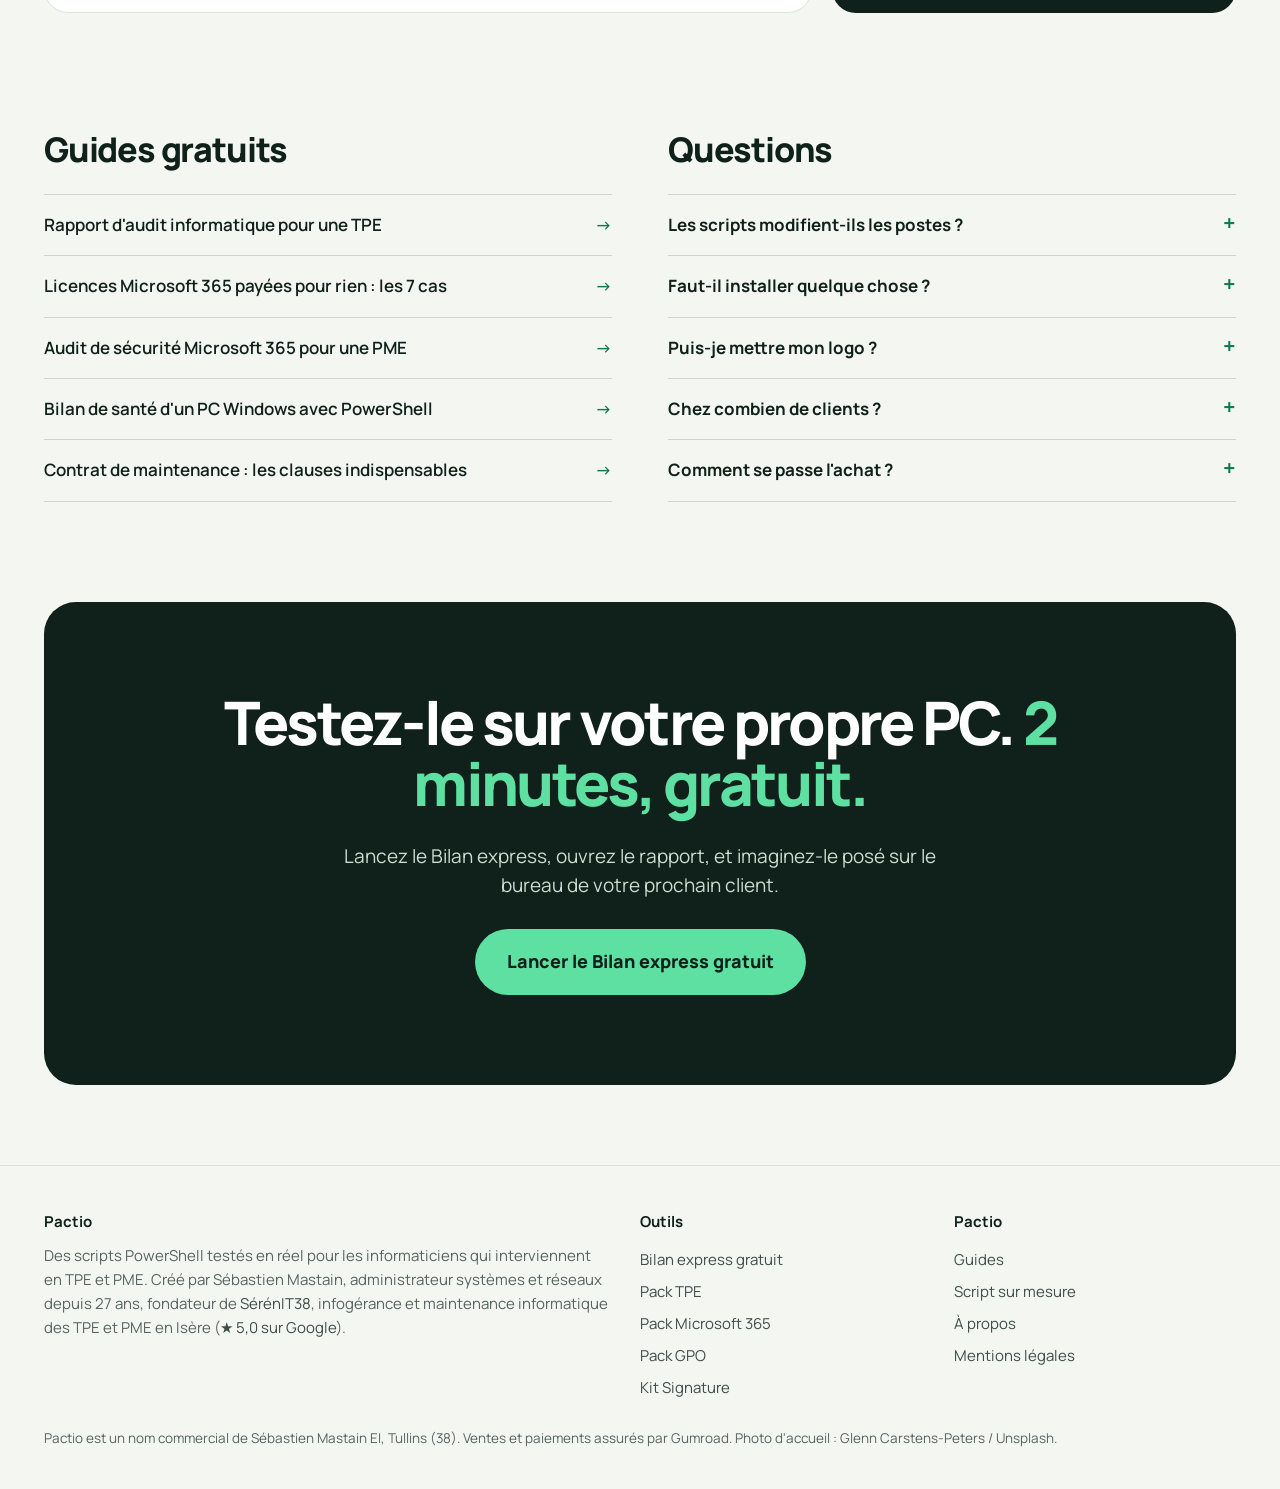
==== commit 4b5eec44: "Refonte du site Pactio (accueil clair animé, nouveau style, Pack GPO)" ====
--- a/index.html
+++ b/index.html
@@ -10,91 +10,294 @@
 <meta name="twitter:card" content="summary_large_image">
 <link rel="icon" href="favicon.svg" type="image/svg+xml">
 <link rel="preconnect" href="https://fonts.googleapis.com"><link rel="preconnect" href="https://fonts.gstatic.com" crossorigin>
-<link rel="stylesheet" href="style.css?v=3">
+<link rel="stylesheet" href="style.css?v=4">
 <script type="application/ld+json">{"@context": "https://schema.org", "@graph": [{"@type": "Organization", "@id": "https://www.pactio-it.fr/#org", "name": "Pactio", "url": "https://www.pactio-it.fr/", "logo": "https://www.pactio-it.fr/favicon.svg", "description": "Scripts PowerShell testés en réel pour les informaticiens qui interviennent en TPE et PME, avec rapports clients en français.", "founder": {"@type": "Person", "name": "Sébastien Mastain", "jobTitle": "Administrateur systèmes et réseaux", "url": "https://www.pactio-it.fr/a-propos.html", "worksFor": {"@type": "Organization", "name": "SérénIT38", "url": "https://www.serenit38.fr"}}, "email": "contact@serenit38.fr", "address": {"@type": "PostalAddress", "addressLocality": "Tullins", "postalCode": "38210", "addressCountry": "FR"}, "sameAs": ["https://pactiofr.gumroad.com", "https://www.tiktok.com/@pactio.fr", "https://www.serenit38.fr"]}, {"@type": "WebSite", "@id": "https://www.pactio-it.fr/#site", "url": "https://www.pactio-it.fr/", "name": "Pactio", "inLanguage": "fr-FR", "publisher": {"@id": "https://www.pactio-it.fr/#org"}}]}</script><script type="application/ld+json">{"@context": "https://schema.org", "@type": "ItemList", "name": "Outils Pactio", "itemListElement": [{"@type": "ListItem", "position": 1, "item": {"@type": "Product", "name": "Bilan express", "description": "Script PowerShell gratuit : bilan de santé d'un PC Windows en 2 minutes, rapport client noté sur 100.", "url": "https://pactiofr.gumroad.com/l/bilan-express", "image": "https://www.pactio-it.fr/img/bilan-express.jpg", "brand": {"@type": "Brand", "name": "Pactio"}, "offers": {"@type": "Offer", "price": "0", "priceCurrency": "EUR", "availability": "https://schema.org/InStock", "url": "https://pactiofr.gumroad.com/l/bilan-express"}}}, {"@type": "ListItem", "position": 2, "item": {"@type": "Product", "name": "Pack TPE", "description": "Bilan de santé de tout le parc (postes, réseau, Internet), option serveur et Active Directory, migration de PC. 3 scripts PowerShell et 4 procédures PDF.", "url": "https://pactiofr.gumroad.com/l/pack-tpe", "image": "https://www.pactio-it.fr/img/pack-tpe.jpg", "brand": {"@type": "Brand", "name": "Pactio"}, "offers": {"@type": "Offer", "price": "39", "priceCurrency": "EUR", "availability": "https://schema.org/InStock", "url": "https://pactiofr.gumroad.com/l/pack-tpe"}}}, {"@type": "ListItem", "position": 3, "item": {"@type": "Product", "name": "Pack Scripts Microsoft 365 et Intune", "description": "Audit des licences Microsoft 365 chiffré en euros, audit de sécurité du tenant, inventaire Intune, Windows Update, Dell Command Update. 6 scripts PowerShell.", "url": "https://pactiofr.gumroad.com/l/pack-scripts-m365", "image": "https://www.pactio-it.fr/img/pack-m365.jpg", "brand": {"@type": "Brand", "name": "Pactio"}, "offers": {"@type": "Offer", "price": "39", "priceCurrency": "EUR", "availability": "https://schema.org/InStock", "url": "https://pactiofr.gumroad.com/l/pack-scripts-m365"}}}, {"@type": "ListItem", "position": 4, "item": {"@type": "Product", "name": "Kit Signature", "description": "Proposition commerciale, contrat de maintenance informatique et annexe RGPD, remplis à vos couleurs par un générateur.", "url": "https://pactiofr.gumroad.com/l/kit-signature", "image": "https://www.pactio-it.fr/img/og-pactio.jpg", "brand": {"@type": "Brand", "name": "Pactio"}, "offers": {"@type": "Offer", "price": "29", "priceCurrency": "EUR", "availability": "https://schema.org/InStock", "url": "https://pactiofr.gumroad.com/l/kit-signature"}}}]}</script><script type="application/ld+json">{"@context": "https://schema.org", "@type": "FAQPage", "mainEntity": [{"@type": "Question", "name": "Les scripts Pactio modifient-ils les postes ou le tenant du client ?", "acceptedAnswer": {"@type": "Answer", "text": "Non pour les audits : le Bilan express, le bilan de santé du parc, l'audit des licences et l'audit de sécurité Microsoft 365 sont en lecture seule. Les scripts qui corrigent (Windows Update, Dell Command Update, restauration de migration) ont un mode simulation et ne se lancent que si vous le demandez."}}, {"@type": "Question", "name": "Faut-il installer quelque chose ?", "acceptedAnswer": {"@type": "Answer", "text": "Les scripts du Pack TPE et le Bilan express tournent avec PowerShell 5.1, fourni par Windows 10 et 11, sans module à installer. Les scripts Microsoft 365 utilisent le module officiel Microsoft Graph PowerShell, installé par un script de préparation fourni."}}, {"@type": "Question", "name": "Peut-on mettre son propre logo sur les rapports ?", "acceptedAnswer": {"@type": "Answer", "text": "Oui. Les rapports des packs acceptent votre nom, votre logo et votre couleur. La version gratuite du Bilan express garde la présentation Pactio."}}, {"@type": "Question", "name": "Les scripts ont-ils vraiment été testés ?", "acceptedAnswer": {"@type": "Answer", "text": "Oui, chaque script a tourné en conditions réelles avant sa mise en vente : un tenant Microsoft 365 de plus de 1 300 comptes, un labo Windows Server 2022 avec domaine Active Directory et un PC Windows 11 joint, et de vraies migrations de PC."}}, {"@type": "Question", "name": "Puis-je utiliser les scripts chez tous mes clients ?", "acceptedAnswer": {"@type": "Answer", "text": "Oui. La licence couvre une entreprise, avec des clients illimités. La revente et le partage des scripts sont interdits."}}, {"@type": "Question", "name": "Comment se passe l'achat ?", "acceptedAnswer": {"@type": "Answer", "text": "Par Gumroad, qui encaisse le paiement, gère la TVA et envoie le lien de téléchargement par mail immédiatement."}}]}</script>
 </head><body>
 <a class="skip" href="#main">Aller au contenu</a>
-<header class="top"><div class="wrap nav"><a class="brand" href="index.html" aria-label="Pactio, accueil"><span class="mark" aria-hidden="true">P</span>Pactio</a>
-<nav aria-label="Navigation principale"><a href="index.html#outils">Outils</a><a href="index.html#guides">Guides</a><a href="script-sur-mesure.html">Sur mesure</a><a href="a-propos.html">À propos</a><a class="cta" href="https://pactiofr.gumroad.com/l/bilan-express">Bilan gratuit</a></nav></div></header>
-<main id="main">
-<section class="hero"><div class="wrap hero-grid">
+<main id="main" class="home">
+<div style="background: #F4F6F1; color: #10201A; font-family: 'Manrope', system-ui, sans-serif; font-size: 17px; line-height: 1.55; overflow: hidden;">
+
+<header class="top"><div class="wrap nav"><a class="brand" href="index.html" aria-label="Pactio, accueil"><span class="mark" aria-hidden="true">P&gt;</span>Pactio</a>
+<nav aria-label="Navigation principale"><a href="index.html#outils">Packs</a><a href="index.html#tests">Testé en réel</a><a href="index.html#guides">Guides</a><a href="script-sur-mesure.html">Sur mesure</a><a href="a-propos.html">À propos</a><a class="cta" href="https://pactiofr.gumroad.com/l/bilan-express">Bilan gratuit</a></nav></div></header>
+
+<section aria-labelledby="c-h1" style="max-width: 1240px; margin: 0 auto; padding: 36px 24px 110px; display: flex; flex-wrap: wrap; gap: 56px; align-items: center;">
+<div style="flex: 1 1 480px; min-width: 0; display: flex; flex-direction: column; gap: 26px;">
+<p style="margin: 0; display: inline-flex; align-self: flex-start; gap: 10px; align-items: center; font-family: 'JetBrains Mono', monospace; font-size: 13px; color: #0A5C40; background: #DDEFE5; padding: 8px 14px; border-radius: 999px;"><span class="pulse" style="width: 8px; height: 8px; border-radius: 50%; background: #0E7A55;"></span>Scripts PowerShell testés en conditions réelles</p>
+<h1 class="h1x" id="c-h1" style="margin: 0; font-size: 70px; line-height: 1.02; letter-spacing: -0.045em; font-weight: 800;">Le script tourne.<br>Le client <span style="color: #0E7A55;">signe.</span></h1>
+<div style="font-size: 26px; line-height: 1.5em; font-weight: 600; color: #3E4E47; display: flex; flex-wrap: wrap; gap: 0 10px; align-items: flex-end;">
+<span>Pactio prépare</span>
+<span style="display: inline-block; height: 1.5em; line-height: 1.5em; overflow: hidden; vertical-align: bottom; color: #0E7A55; font-weight: 800;">
+<span class="words" style="display: flex; flex-direction: column;">
+<span style="display: block; height: 1.5em; line-height: 1.5em;">vos audits.</span>
+<span style="display: block; height: 1.5em; line-height: 1.5em;">vos migrations.</span>
+<span style="display: block; height: 1.5em; line-height: 1.5em;">vos GPO.</span>
+<span style="display: block; height: 1.5em; line-height: 1.5em;">vos contrats.</span>
+<span style="display: block; height: 1.5em; line-height: 1.5em;">vos audits.</span>
+</span>
+</span>
+</div>
+<p style="margin: 0; font-size: 18px; color: #4A5A53; max-width: 540px;">Vous lancez un script en lecture seule. Votre client reçoit un rapport noté sur 100 qu'il comprend du premier coup d'œil. Écrit et éprouvé par un admin systèmes et réseaux, 27 ans de terrain.</p>
+<div style="display: flex; flex-wrap: wrap; gap: 14px;">
+<a href="#bilan" style="background: #0E7A55; color: #FFFFFF; text-decoration: none; padding: 17px 26px; border-radius: 999px; font-weight: 700; font-size: 17px;">Essayer gratuitement →</a>
+<a href="#outils" style="color: #10201A; text-decoration: none; padding: 16px 25px; border-radius: 999px; font-weight: 700; border: 1.5px solid #10201A;">Voir les packs</a>
+</div>
+</div>
+
+<div class="hv" style="flex: 1 1 520px; min-width: 0; position: relative; height: 560px;">
+<div class="hv-photo" style="position: absolute; top: 0; right: 0; bottom: 70px; left: 60px; border-radius: 28px; overflow: hidden; box-shadow: 0 30px 70px rgba(16,32,26,0.18);">
+<img class="pz" src="img/mains.webp" alt="Mains sur le clavier d'un ordinateur portable" style="width: 100%; height: 100%; object-fit: cover; display: block;">
+</div>
+<div id="heroAnim">
+<div class="pop hv-term" style="animation-delay: .1s; position: absolute; left: 0; bottom: 0; width: 72%; background: #10201A; border-radius: 16px; overflow: hidden; box-shadow: 0 24px 60px rgba(16,32,26,0.35);">
+<div style="display: flex; align-items: center; gap: 7px; padding: 10px 14px; background: #1A2E26;">
+<span style="width: 10px; height: 10px; border-radius: 50%; background: #FF5F57;"></span><span style="width: 10px; height: 10px; border-radius: 50%; background: #FEBC2E;"></span><span style="width: 10px; height: 10px; border-radius: 50%; background: #28C840;"></span>
+<span style="margin-left: 8px; font-family: 'JetBrains Mono', monospace; font-size: 11.5px; color: #8FB3A3;">PowerShell — Bilan express</span>
+</div>
+<div style="padding: 14px 18px 18px; font-family: 'JetBrains Mono', monospace; font-size: 12.5px; line-height: 1.8; color: #CFE2D8;">
+<div class="ln" style="animation-delay: .4s; color: #5EE0A3;">===== Pactio · Bilan express v1.1 =====</div>
+<div class="ln" style="animation-delay: .8s;">&gt; Analyse de ce poste (PC-ACCUEIL)…</div>
+<div class="ln" style="animation-delay: 1.1s;">&gt; Wi-Fi… Connexion Internet…</div>
+<div class="ln" style="animation-delay: 1.4s;">&gt; Mesure du débit descendant…</div>
+<div class="ln" style="animation-delay: 1.8s; color: #5EE0A3;">Note globale : 91/100</div>
+<div class="ln" style="animation-delay: 2.1s;">Postes 88 · Sécurité 88 · Internet 100</div>
+<div class="ln" style="animation-delay: 2.4s; color: #FFC773;">Important 1 · Conseil 3 <span class="blink">▌</span></div>
+</div>
+</div>
+<div class="pop hv-score" style="animation-delay: 2.6s; position: absolute; right: -8px; top: 28px; width: 250px; background: #FFFFFF; border-radius: 18px; padding: 18px; box-shadow: 0 24px 60px rgba(16,32,26,0.22); display: flex; flex-direction: column; gap: 10px;">
+<div style="display: flex; align-items: center; gap: 14px;">
+<svg width="76" height="76" viewBox="0 0 120 120" aria-hidden="true">
+<circle cx="60" cy="60" r="52" fill="none" stroke="#E3ECE6" stroke-width="12"></circle>
+<circle class="ring" cx="60" cy="60" r="52" fill="none" stroke="#0E7A55" stroke-width="12" stroke-linecap="round" transform="rotate(-90 60 60)" style="animation-delay: 2.9s;"></circle>
+</svg>
 <div>
-<h1>Le rapport que votre client comprend, généré par un script qui a déjà tourné.</h1>
-<p class="lead">Des scripts PowerShell pour auditer un parc de TPE, un tenant Microsoft 365 ou migrer un PC, avec leur procédure et un rapport client en français.</p>
-<div class="btns"><a class="btn btn-a" href="https://pactiofr.gumroad.com/l/bilan-express">Télécharger le Bilan express gratuit</a><a class="btn btn-l" href="#outils">Voir les outils</a></div>
-<p class="hero-note"><b>Lecture seule.</b> Aucun module à installer pour le bilan de santé. Testé sur un tenant de plus de 1 300 comptes et un labo Windows Server 2022.</p>
-</div>
-<div class="demo" aria-hidden="true">
-<div class="console"><div class="bar">Windows PowerShell<button class="replay" type="button" tabindex="-1">Relancer</button></div><pre><span class="ln" style="--i:0"><span class="c-w">PS C:\Pactio&gt; .\Bilan-Express.ps1 -Client "Boulangerie Martin"</span></span><span class="ln" style="--i:1">&nbsp;</span><span class="ln" style="--i:2"><span class="c-g">===== Pactio · Bilan express =====</span></span><span class="ln" style="--i:3"><span class="c-c">  &gt; Analyse de ce poste (PC-ACCUEIL)…</span></span><span class="ln" style="--i:4"><span class="c-c">  &gt; Wi-Fi…</span></span><span class="ln" style="--i:5"><span class="c-c">  &gt; Mesure du débit descendant…</span></span><span class="ln" style="--i:6">&nbsp;</span><span class="ln" style="--i:7"><span class="c-g">  Note globale : 92/100</span></span><span class="ln" style="--i:8"><span class="c-w">    Postes      92/100</span></span><span class="ln" style="--i:9"><span class="c-w">    Sécurité    88/100</span></span><span class="ln" style="--i:10"><span class="c-d">    Réseau       — (non mesuré)</span><b class="cur"></b></span></pre></div>
-<div class="report"><div class="rt">Bilan de santé de votre informatique</div><div class="rs">Boulangerie Martin, 26 octobre 2026</div>
-<div class="row"><svg class="ring" viewBox="0 0 120 120" role="img" aria-label="Note globale 92 sur 100"><circle cx="60" cy="60" r="48" fill="none" stroke="#E6EFEE" stroke-width="12"/><circle cx="60" cy="60" r="48" fill="none" class="arc" stroke="#127A70" stroke-width="12" stroke-linecap="round" stroke-dasharray="277 302" transform="rotate(-90 60 60)"/><text x="60" y="70" text-anchor="middle" font-family="Bricolage Grotesque,sans-serif" font-weight="800" font-size="32" fill="#13201F" class="score">92</text></svg><ul><li style="--j:0"><span class="tag t-i">Important</span>Compte utilisé au quotidien administrateur du PC</li><li style="--j:1"><span class="tag t-c">Conseil</span>14 programmes au démarrage</li><li style="--j:2"><span class="tag t-c">Conseil</span>Processeur de 2019, renouvellement à prévoir</li></ul></div></div>
-</div>
-</div></section>
-<script>(function(){var d=document.querySelector('.demo');if(!d||matchMedia('(prefers-reduced-motion: reduce)').matches)return;var sc=d.querySelector('.score');
-function play(){d.classList.remove('play');void d.offsetWidth;d.classList.add('play');sc.textContent='0';var t0=null,dl=2300,du=1100;function f(t){if(!t0)t0=t;var p=Math.min(1,Math.max(0,(t-t0-dl)/du));p=1-Math.pow(1-p,3);sc.textContent=Math.round(92*p);if(p<1)requestAnimationFrame(f)}requestAnimationFrame(f)}
-d.classList.add('play');if('IntersectionObserver' in window){new IntersectionObserver(function(e,ob){if(e[0].isIntersecting){ob.disconnect();d.classList.add('go');play()}},{threshold:.35}).observe(d)}else{d.classList.add('go');play()}d.querySelector('.replay').addEventListener('click',play)})();</script>
-
-<section id="outils"><div class="wrap">
-<h2>Les outils</h2>
-<p class="intro">Commencez par le Bilan express, gratuit. Les packs ajoutent tout le parc, le réseau, le serveur, Microsoft 365 et vos couleurs sur les rapports.</p>
-<div class="free">
-<img src="img/bilan-express.jpg" alt="Couverture du Bilan express : le bilan d'un PC en 2 minutes, rapport noté sur 100" width="800" height="450" loading="lazy">
-<div><h3>Bilan express</h3><p style="margin-top:8px">Le bilan de santé d'un PC Windows en 2 minutes : version de Windows et fin de support, âge, disques, antivirus, comptes administrateurs, BitLocker, débit Internet et Wi-Fi. Le rapport est noté sur 100 et classe les actions par priorité.</p>
-<div class="price">Gratuit <small>ou le prix que vous voulez</small></div><a class="btn btn-a" href="https://pactiofr.gumroad.com/l/bilan-express">Télécharger</a></div>
-</div>
-<div class="packs">
-<div class="pack"><img src="img/pack-tpe.jpg" alt="Couverture du Pack TPE" width="800" height="450" loading="lazy"><div class="in"><h3>Pack TPE</h3><p>Pour les TPE avec ou sans serveur.</p><ul><li>Bilan de santé de tout le parc, tournée par clé USB</li><li>Option serveur et Active Directory</li><li>Migration vers un nouveau PC</li><li>4 procédures PDF illustrées</li></ul><div class="foot"><div class="price">39 €</div><a class="btn btn-p" href="https://pactiofr.gumroad.com/l/pack-tpe">Voir le pack</a></div></div></div>
-<div class="pack"><img src="img/pack-m365.jpg" alt="Couverture du Pack Scripts Microsoft 365 et Intune" width="800" height="450" loading="lazy"><div class="in"><h3>Pack Microsoft 365 et Intune</h3><p>Pour les PME équipées de Microsoft 365.</p><ul><li>Licences payées pour rien, chiffrées en euros</li><li>Audit de sécurité du tenant noté sur 100</li><li>Inventaire Intune, Windows Update, Dell</li><li>6 scripts, 7 procédures</li></ul><div class="foot"><div class="price">39 €</div><a class="btn btn-p" href="https://pactiofr.gumroad.com/l/pack-scripts-m365">Voir le pack</a></div></div></div>
-<div class="pack"><div class="kit-visual">Kit Signature<span>Proposition, contrat, annexe RGPD</span></div><div class="in"><h3>Kit Signature</h3><p>Pour signer vos premiers contrats de maintenance.</p><ul><li>Proposition commerciale à deux formules</li><li>Contrat de maintenance informatique</li><li>Annexe RGPD (article 28)</li><li>Générateur à vos couleurs</li></ul><div class="foot"><div class="price">29 €</div><a class="btn btn-p" href="https://pactiofr.gumroad.com/l/kit-signature">Voir le kit</a></div></div></div>
-</div>
-</div></section>
-
-<section class="mist"><div class="wrap">
-<h2>Du script au rendez-vous client</h2>
-<p class="intro">Trois étapes, la même pour chaque outil.</p>
-<ol class="steps">
-<li><h3>Vous lancez le script</h3><p>Sur le poste du client ou depuis une clé USB, en suivant la procédure. Les audits ne modifient rien.</p></li>
-<li><h3>Le rapport se génère</h3><p>Une note sur 100, les constats classés critique, important ou conseil, avec l'appareil ou le compte concerné.</p></li>
-<li><h3>Vous le présentez</h3><p>Le client voit en une page ce qui doit être corrigé. C'est votre support pour un devis ou un contrat de maintenance.</p></li>
+<div style="font-size: 11px; color: #56655E; font-family: 'JetBrains Mono', monospace;">NOTE DU POSTE</div>
+<div style="font-size: 36px; font-weight: 800; line-height: 1; color: #0E7A55;"><span class="cnt" style="animation-delay: 2.9s;"></span><span style="font-size: 15px; color: #56655E;">/100</span></div>
+</div>
+</div>
+<div style="font-size: 13px; padding: 8px 11px; background: #FFF4E2; border-radius: 10px;"><b style="color: #9A4A06;">Important</b> · Compte du quotidien administrateur</div>
+</div>
+</div>
+</div>
+</section>
+
+<div aria-hidden="true" style="background: #10201A; overflow: hidden; padding: 18px 0;">
+<div class="mq" style="display: flex; width: max-content; gap: 40px; font-size: 18px; font-weight: 700; color: #FFFFFF; white-space: nowrap;">
+<span>Bilan de parc</span><span style="color: #5EE0A3;">✦</span><span>Audit Microsoft 365</span><span style="color: #5EE0A3;">✦</span><span>Licences payées pour rien</span><span style="color: #5EE0A3;">✦</span><span>GPO prêtes à l'emploi</span><span style="color: #5EE0A3;">✦</span><span>LAPS et BitLocker</span><span style="color: #5EE0A3;">✦</span><span>Migration de PC</span><span style="color: #5EE0A3;">✦</span><span>Contrat de maintenance</span><span style="color: #5EE0A3;">✦</span>
+<span>Bilan de parc</span><span style="color: #5EE0A3;">✦</span><span>Audit Microsoft 365</span><span style="color: #5EE0A3;">✦</span><span>Licences payées pour rien</span><span style="color: #5EE0A3;">✦</span><span>GPO prêtes à l'emploi</span><span style="color: #5EE0A3;">✦</span><span>LAPS et BitLocker</span><span style="color: #5EE0A3;">✦</span><span>Migration de PC</span><span style="color: #5EE0A3;">✦</span><span>Contrat de maintenance</span><span style="color: #5EE0A3;">✦</span>
+</div>
+</div>
+
+<section aria-labelledby="c-avap" style="max-width: 1240px; margin: 0 auto; padding: 110px 24px 90px; display: flex; flex-direction: column; gap: 40px;">
+<h2 class="h2x" id="c-avap" style="margin: 0; font-size: 50px; line-height: 1.05; letter-spacing: -0.04em; font-weight: 800; max-width: 820px;">Même boulot technique. Pas du tout le même rendez-vous client.</h2>
+<div style="display: flex; flex-wrap: wrap; justify-content: space-between; align-items: center; gap: 20px;">
+<div role="group" aria-label="Comparer" style="display: inline-flex; background: #E3E8E0; border-radius: 999px; padding: 5px; gap: 4px;">
+<button type="button" class="tg tg-sans" aria-pressed="true" data-mode="sans">Sans Pactio</button>
+<button type="button" class="tg tg-avec" aria-pressed="false" data-mode="avec">Avec Pactio</button>
+</div>
+<div style="display: flex; align-items: baseline; gap: 12px;">
+<span style="font-size: 15px; font-weight: 700; color: #56655E;">Temps passé</span>
+<span data-show="sans"><span class="pop" style="font-size: 52px; font-weight: 800; letter-spacing: -0.04em; line-height: 1; color: #9A4A06;">2 h</span></span>
+<span data-show="avec" hidden><span class="pop" style="font-size: 52px; font-weight: 800; letter-spacing: -0.04em; line-height: 1; color: #0E7A55;">2 min</span></span>
+</div>
+</div>
+<div style="position: relative; min-height: 470px; border-radius: 28px; background: #FFFFFF; border: 1.5px solid #DDE3DA; box-shadow: 0 30px 70px rgba(16,32,26,0.10); overflow: hidden;">
+
+<div data-show="sans">
+<div class="padc" style="padding: 34px 38px; display: flex; flex-direction: column; gap: 18px;">
+<div style="border: 1px solid #CED5CB; border-radius: 12px; overflow: hidden;">
+<div style="display: flex; align-items: center; gap: 10px; padding: 9px 14px; background: #F0F2EE; border-bottom: 1px solid #CED5CB; font-size: 13px; color: #56655E;"><span style="width: 14px; height: 14px; border-radius: 3px; background: #1D6F42;"></span>export_parc_final_v3_OK.csv<span style="margin-left: auto; font-family: 'JetBrains Mono', monospace; font-size: 11px;">12 colonnes · 0 explication</span></div>
+<div style="overflow: hidden; -webkit-mask-image: linear-gradient(90deg, #000 78%, transparent); mask-image: linear-gradient(90deg, #000 78%, transparent);">
+<table style="border-collapse: collapse; font-family: 'JetBrains Mono', monospace; font-size: 11.5px; color: #5B6A63;"><tr class="ln" style="animation-delay: 0.25s; background: #F0F2EE; font-weight: 600; color: #3E4E47;"><td style="padding: 5px 8px; border-right: 1px solid #DCE1DA; border-bottom: 1px solid #DCE1DA; white-space: nowrap;">ComputerName</td><td style="padding: 5px 8px; border-right: 1px solid #DCE1DA; border-bottom: 1px solid #DCE1DA; white-space: nowrap;">OS</td><td style="padding: 5px 8px; border-right: 1px solid #DCE1DA; border-bottom: 1px solid #DCE1DA; white-space: nowrap;">Build</td><td style="padding: 5px 8px; border-right: 1px solid #DCE1DA; border-bottom: 1px solid #DCE1DA; white-space: nowrap;">DiskC_Free</td><td style="padding: 5px 8px; border-right: 1px solid #DCE1DA; border-bottom: 1px solid #DCE1DA; white-space: nowrap;">DiskC_Pct</td><td style="padding: 5px 8px; border-right: 1px solid #DCE1DA; border-bottom: 1px solid #DCE1DA; white-space: nowrap;">SMART</td><td style="padding: 5px 8px; border-right: 1px solid #DCE1DA; border-bottom: 1px solid #DCE1DA; white-space: nowrap;">FW_Priv</td><td style="padding: 5px 8px; border-right: 1px solid #DCE1DA; border-bottom: 1px solid #DCE1DA; white-space: nowrap;">AV_Sig</td><td style="padding: 5px 8px; border-right: 1px solid #DCE1DA; border-bottom: 1px solid #DCE1DA; white-space: nowrap;">BitLocker</td><td style="padding: 5px 8px; border-right: 1px solid #DCE1DA; border-bottom: 1px solid #DCE1DA; white-space: nowrap;">LastBoot</td><td style="padding: 5px 8px; border-right: 1px solid #DCE1DA; border-bottom: 1px solid #DCE1DA; white-space: nowrap;">Uptime_h</td><td style="padding: 5px 8px; border-right: 1px solid #DCE1DA; border-bottom: 1px solid #DCE1DA; white-space: nowrap;">Startup</td></tr><tr class="ln" style="animation-delay: 0.53s;"><td style="padding: 5px 8px; border-right: 1px solid #DCE1DA; border-bottom: 1px solid #DCE1DA; white-space: nowrap;">PC-COMPTA</td><td style="padding: 5px 8px; border-right: 1px solid #DCE1DA; border-bottom: 1px solid #DCE1DA; white-space: nowrap;">Win11 Pro</td><td style="padding: 5px 8px; border-right: 1px solid #DCE1DA; border-bottom: 1px solid #DCE1DA; white-space: nowrap;">26200.6899</td><td style="padding: 5px 8px; border-right: 1px solid #DCE1DA; border-bottom: 1px solid #DCE1DA; white-space: nowrap;">18,2</td><td style="padding: 5px 8px; border-right: 1px solid #DCE1DA; border-bottom: 1px solid #DCE1DA; white-space: nowrap;">81</td><td style="padding: 5px 8px; border-right: 1px solid #DCE1DA; border-bottom: 1px solid #DCE1DA; white-space: nowrap;">OK</td><td style="padding: 5px 8px; border-right: 1px solid #DCE1DA; border-bottom: 1px solid #DCE1DA; white-space: nowrap;">False</td><td style="padding: 5px 8px; border-right: 1px solid #DCE1DA; border-bottom: 1px solid #DCE1DA; white-space: nowrap;">3</td><td style="padding: 5px 8px; border-right: 1px solid #DCE1DA; border-bottom: 1px solid #DCE1DA; white-space: nowrap;">Off</td><td style="padding: 5px 8px; border-right: 1px solid #DCE1DA; border-bottom: 1px solid #DCE1DA; white-space: nowrap;">28/10/2026 07:41</td><td style="padding: 5px 8px; border-right: 1px solid #DCE1DA; border-bottom: 1px solid #DCE1DA; white-space: nowrap;">121</td><td style="padding: 5px 8px; border-right: 1px solid #DCE1DA; border-bottom: 1px solid #DCE1DA; white-space: nowrap;">7</td></tr><tr class="ln" style="animation-delay: 0.81s;"><td style="padding: 5px 8px; border-right: 1px solid #DCE1DA; border-bottom: 1px solid #DCE1DA; white-space: nowrap;">PC-ACCUEIL</td><td style="padding: 5px 8px; border-right: 1px solid #DCE1DA; border-bottom: 1px solid #DCE1DA; white-space: nowrap;">Win11 Pro</td><td style="padding: 5px 8px; border-right: 1px solid #DCE1DA; border-bottom: 1px solid #DCE1DA; white-space: nowrap;">26100.4946</td><td style="padding: 5px 8px; border-right: 1px solid #DCE1DA; border-bottom: 1px solid #DCE1DA; white-space: nowrap;">64,9</td><td style="padding: 5px 8px; border-right: 1px solid #DCE1DA; border-bottom: 1px solid #DCE1DA; white-space: nowrap;">37</td><td style="padding: 5px 8px; border-right: 1px solid #DCE1DA; border-bottom: 1px solid #DCE1DA; white-space: nowrap;">OK</td><td style="padding: 5px 8px; border-right: 1px solid #DCE1DA; border-bottom: 1px solid #DCE1DA; white-space: nowrap;">True</td><td style="padding: 5px 8px; border-right: 1px solid #DCE1DA; border-bottom: 1px solid #DCE1DA; white-space: nowrap;">1</td><td style="padding: 5px 8px; border-right: 1px solid #DCE1DA; border-bottom: 1px solid #DCE1DA; white-space: nowrap;">On</td><td style="padding: 5px 8px; border-right: 1px solid #DCE1DA; border-bottom: 1px solid #DCE1DA; white-space: nowrap;">02/11/2026 08:03</td><td style="padding: 5px 8px; border-right: 1px solid #DCE1DA; border-bottom: 1px solid #DCE1DA; white-space: nowrap;">9</td><td style="padding: 5px 8px; border-right: 1px solid #DCE1DA; border-bottom: 1px solid #DCE1DA; white-space: nowrap;">4</td></tr><tr class="ln" style="animation-delay: 1.09s;"><td style="padding: 5px 8px; border-right: 1px solid #DCE1DA; border-bottom: 1px solid #DCE1DA; white-space: nowrap;">PC-ATELIER</td><td style="padding: 5px 8px; border-right: 1px solid #DCE1DA; border-bottom: 1px solid #DCE1DA; white-space: nowrap;">Win10 Pro</td><td style="padding: 5px 8px; border-right: 1px solid #DCE1DA; border-bottom: 1px solid #DCE1DA; white-space: nowrap;">19045.6456</td><td style="padding: 5px 8px; border-right: 1px solid #DCE1DA; border-bottom: 1px solid #DCE1DA; white-space: nowrap;">7,4</td><td style="padding: 5px 8px; border-right: 1px solid #DCE1DA; border-bottom: 1px solid #DCE1DA; white-space: nowrap;">93</td><td style="padding: 5px 8px; border-right: 1px solid #DCE1DA; border-bottom: 1px solid #DCE1DA; white-space: nowrap;">Warn</td><td style="padding: 5px 8px; border-right: 1px solid #DCE1DA; border-bottom: 1px solid #DCE1DA; white-space: nowrap;">True</td><td style="padding: 5px 8px; border-right: 1px solid #DCE1DA; border-bottom: 1px solid #DCE1DA; white-space: nowrap;">12</td><td style="padding: 5px 8px; border-right: 1px solid #DCE1DA; border-bottom: 1px solid #DCE1DA; white-space: nowrap;">Off</td><td style="padding: 5px 8px; border-right: 1px solid #DCE1DA; border-bottom: 1px solid #DCE1DA; white-space: nowrap;">14/10/2026 18:22</td><td style="padding: 5px 8px; border-right: 1px solid #DCE1DA; border-bottom: 1px solid #DCE1DA; white-space: nowrap;">452</td><td style="padding: 5px 8px; border-right: 1px solid #DCE1DA; border-bottom: 1px solid #DCE1DA; white-space: nowrap;">11</td></tr><tr class="ln" style="animation-delay: 1.37s;"><td style="padding: 5px 8px; border-right: 1px solid #DCE1DA; border-bottom: 1px solid #DCE1DA; white-space: nowrap;">PC-GERANT</td><td style="padding: 5px 8px; border-right: 1px solid #DCE1DA; border-bottom: 1px solid #DCE1DA; white-space: nowrap;">Win11 Pro</td><td style="padding: 5px 8px; border-right: 1px solid #DCE1DA; border-bottom: 1px solid #DCE1DA; white-space: nowrap;">26200.6899</td><td style="padding: 5px 8px; border-right: 1px solid #DCE1DA; border-bottom: 1px solid #DCE1DA; white-space: nowrap;">102,7</td><td style="padding: 5px 8px; border-right: 1px solid #DCE1DA; border-bottom: 1px solid #DCE1DA; white-space: nowrap;">22</td><td style="padding: 5px 8px; border-right: 1px solid #DCE1DA; border-bottom: 1px solid #DCE1DA; white-space: nowrap;">OK</td><td style="padding: 5px 8px; border-right: 1px solid #DCE1DA; border-bottom: 1px solid #DCE1DA; white-space: nowrap;">True</td><td style="padding: 5px 8px; border-right: 1px solid #DCE1DA; border-bottom: 1px solid #DCE1DA; white-space: nowrap;">2</td><td style="padding: 5px 8px; border-right: 1px solid #DCE1DA; border-bottom: 1px solid #DCE1DA; white-space: nowrap;">On</td><td style="padding: 5px 8px; border-right: 1px solid #DCE1DA; border-bottom: 1px solid #DCE1DA; white-space: nowrap;">01/11/2026 09:15</td><td style="padding: 5px 8px; border-right: 1px solid #DCE1DA; border-bottom: 1px solid #DCE1DA; white-space: nowrap;">31</td><td style="padding: 5px 8px; border-right: 1px solid #DCE1DA; border-bottom: 1px solid #DCE1DA; white-space: nowrap;">5</td></tr><tr class="ln" style="animation-delay: 1.65s;"><td style="padding: 5px 8px; border-right: 1px solid #DCE1DA; border-bottom: 1px solid #DCE1DA; white-space: nowrap;">EventID</td><td style="padding: 5px 8px; border-right: 1px solid #DCE1DA; border-bottom: 1px solid #DCE1DA; white-space: nowrap;">Source</td><td style="padding: 5px 8px; border-right: 1px solid #DCE1DA; border-bottom: 1px solid #DCE1DA; white-space: nowrap;">Level</td><td style="padding: 5px 8px; border-right: 1px solid #DCE1DA; border-bottom: 1px solid #DCE1DA; white-space: nowrap;">Count</td><td style="padding: 5px 8px; border-right: 1px solid #DCE1DA; border-bottom: 1px solid #DCE1DA; white-space: nowrap;">LastSeen</td><td style="padding: 5px 8px; border-right: 1px solid #DCE1DA; border-bottom: 1px solid #DCE1DA; white-space: nowrap;"></td><td style="padding: 5px 8px; border-right: 1px solid #DCE1DA; border-bottom: 1px solid #DCE1DA; white-space: nowrap;"></td><td style="padding: 5px 8px; border-right: 1px solid #DCE1DA; border-bottom: 1px solid #DCE1DA; white-space: nowrap;"></td><td style="padding: 5px 8px; border-right: 1px solid #DCE1DA; border-bottom: 1px solid #DCE1DA; white-space: nowrap;"></td><td style="padding: 5px 8px; border-right: 1px solid #DCE1DA; border-bottom: 1px solid #DCE1DA; white-space: nowrap;"></td><td style="padding: 5px 8px; border-right: 1px solid #DCE1DA; border-bottom: 1px solid #DCE1DA; white-space: nowrap;"></td><td style="padding: 5px 8px; border-right: 1px solid #DCE1DA; border-bottom: 1px solid #DCE1DA; white-space: nowrap;"></td></tr><tr class="ln" style="animation-delay: 1.93s;"><td style="padding: 5px 8px; border-right: 1px solid #DCE1DA; border-bottom: 1px solid #DCE1DA; white-space: nowrap;">41</td><td style="padding: 5px 8px; border-right: 1px solid #DCE1DA; border-bottom: 1px solid #DCE1DA; white-space: nowrap;">Kernel-Power</td><td style="padding: 5px 8px; border-right: 1px solid #DCE1DA; border-bottom: 1px solid #DCE1DA; white-space: nowrap;">Critical</td><td style="padding: 5px 8px; border-right: 1px solid #DCE1DA; border-bottom: 1px solid #DCE1DA; white-space: nowrap;">3</td><td style="padding: 5px 8px; border-right: 1px solid #DCE1DA; border-bottom: 1px solid #DCE1DA; white-space: nowrap;">29/10/2026</td><td style="padding: 5px 8px; border-right: 1px solid #DCE1DA; border-bottom: 1px solid #DCE1DA; white-space: nowrap;"></td><td style="padding: 5px 8px; border-right: 1px solid #DCE1DA; border-bottom: 1px solid #DCE1DA; white-space: nowrap;"></td><td style="padding: 5px 8px; border-right: 1px solid #DCE1DA; border-bottom: 1px solid #DCE1DA; white-space: nowrap;"></td><td style="padding: 5px 8px; border-right: 1px solid #DCE1DA; border-bottom: 1px solid #DCE1DA; white-space: nowrap;"></td><td style="padding: 5px 8px; border-right: 1px solid #DCE1DA; border-bottom: 1px solid #DCE1DA; white-space: nowrap;"></td><td style="padding: 5px 8px; border-right: 1px solid #DCE1DA; border-bottom: 1px solid #DCE1DA; white-space: nowrap;"></td><td style="padding: 5px 8px; border-right: 1px solid #DCE1DA; border-bottom: 1px solid #DCE1DA; white-space: nowrap;"></td></tr><tr class="ln" style="animation-delay: 2.21s;"><td style="padding: 5px 8px; border-right: 1px solid #DCE1DA; border-bottom: 1px solid #DCE1DA; white-space: nowrap;">7031</td><td style="padding: 5px 8px; border-right: 1px solid #DCE1DA; border-bottom: 1px solid #DCE1DA; white-space: nowrap;">Service Control Mgr</td><td style="padding: 5px 8px; border-right: 1px solid #DCE1DA; border-bottom: 1px solid #DCE1DA; white-space: nowrap;">Error</td><td style="padding: 5px 8px; border-right: 1px solid #DCE1DA; border-bottom: 1px solid #DCE1DA; white-space: nowrap;">12</td><td style="padding: 5px 8px; border-right: 1px solid #DCE1DA; border-bottom: 1px solid #DCE1DA; white-space: nowrap;">02/11/2026</td><td style="padding: 5px 8px; border-right: 1px solid #DCE1DA; border-bottom: 1px solid #DCE1DA; white-space: nowrap;"></td><td style="padding: 5px 8px; border-right: 1px solid #DCE1DA; border-bottom: 1px solid #DCE1DA; white-space: nowrap;"></td><td style="padding: 5px 8px; border-right: 1px solid #DCE1DA; border-bottom: 1px solid #DCE1DA; white-space: nowrap;"></td><td style="padding: 5px 8px; border-right: 1px solid #DCE1DA; border-bottom: 1px solid #DCE1DA; white-space: nowrap;"></td><td style="padding: 5px 8px; border-right: 1px solid #DCE1DA; border-bottom: 1px solid #DCE1DA; white-space: nowrap;"></td><td style="padding: 5px 8px; border-right: 1px solid #DCE1DA; border-bottom: 1px solid #DCE1DA; white-space: nowrap;"></td><td style="padding: 5px 8px; border-right: 1px solid #DCE1DA; border-bottom: 1px solid #DCE1DA; white-space: nowrap;"></td></tr><tr class="ln" style="animation-delay: 2.49s;"><td style="padding: 5px 8px; border-right: 1px solid #DCE1DA; border-bottom: 1px solid #DCE1DA; white-space: nowrap;">1001</td><td style="padding: 5px 8px; border-right: 1px solid #DCE1DA; border-bottom: 1px solid #DCE1DA; white-space: nowrap;">WER</td><td style="padding: 5px 8px; border-right: 1px solid #DCE1DA; border-bottom: 1px solid #DCE1DA; white-space: nowrap;">Info</td><td style="padding: 5px 8px; border-right: 1px solid #DCE1DA; border-bottom: 1px solid #DCE1DA; white-space: nowrap;">27</td><td style="padding: 5px 8px; border-right: 1px solid #DCE1DA; border-bottom: 1px solid #DCE1DA; white-space: nowrap;">02/11/2026</td><td style="padding: 5px 8px; border-right: 1px solid #DCE1DA; border-bottom: 1px solid #DCE1DA; white-space: nowrap;"></td><td style="padding: 5px 8px; border-right: 1px solid #DCE1DA; border-bottom: 1px solid #DCE1DA; white-space: nowrap;"></td><td style="padding: 5px 8px; border-right: 1px solid #DCE1DA; border-bottom: 1px solid #DCE1DA; white-space: nowrap;"></td><td style="padding: 5px 8px; border-right: 1px solid #DCE1DA; border-bottom: 1px solid #DCE1DA; white-space: nowrap;"></td><td style="padding: 5px 8px; border-right: 1px solid #DCE1DA; border-bottom: 1px solid #DCE1DA; white-space: nowrap;"></td><td style="padding: 5px 8px; border-right: 1px solid #DCE1DA; border-bottom: 1px solid #DCE1DA; white-space: nowrap;"></td><td style="padding: 5px 8px; border-right: 1px solid #DCE1DA; border-bottom: 1px solid #DCE1DA; white-space: nowrap;"></td></tr></table>
+</div>
+</div>
+<div class="pop" style="animation-delay: 3s; align-self: flex-start; display: flex; align-items: center; gap: 12px; background: #FFF1DC; color: #8A4305; border-radius: 18px 18px 18px 4px; padding: 14px 20px; font-weight: 700; font-size: 17px;">Le client : « Euh… c'est grave, ça ? »</div>
+</div>
+</div>
+
+<div data-show="avec" hidden>
+<div class="padc" style="padding: 34px 38px; display: flex; flex-wrap: wrap; gap: 28px; align-items: flex-start;">
+<div style="flex: 1 1 300px; min-width: 0; background: #10201A; border-radius: 16px; padding: 18px 20px; font-family: 'JetBrains Mono', monospace; font-size: 12.5px; line-height: 1.8; color: #CFE2D8; display: flex; flex-direction: column; gap: 4px;">
+<div class="ln" style="animation-delay: .2s; color: #FFFFFF;">PS&gt; .\Bilan-Parc.ps1 -Client "Boulangerie Martin"</div>
+<div class="ln" style="animation-delay: .6s;">Analyse de 4 postes…</div>
+<div style="height: 8px; background: #22382F; border-radius: 6px; overflow: hidden; margin: 6px 0;"><div class="bar" style="height: 8px; background: #5EE0A3; border-radius: 6px;"></div></div>
+<div class="ln" style="animation-delay: 2.1s; color: #5EE0A3;">✓ Rapport généré : Bilan_Boulangerie-Martin.html</div>
+</div>
+<div class="pop" style="animation-delay: 2.3s; flex: 1.4 1 380px; min-width: 0; display: flex; flex-direction: column; gap: 12px;">
+<div style="display: flex; align-items: center; justify-content: space-between; gap: 16px;">
+<div><div style="font-size: 13px; color: #56655E;">Bilan du parc · 4 postes</div><div style="font-size: 24px; font-weight: 800;">Boulangerie Martin</div></div>
+<div style="font-size: 54px; font-weight: 800; line-height: 1; color: #0E7A55;"><span class="cm"></span><span style="font-size: 18px; color: #56655E;">/100</span></div>
+</div>
+<div style="display: grid; grid-template-columns: repeat(4, minmax(0, 1fr)); gap: 8px; font-size: 12px; text-align: center; font-weight: 700;">
+<div class="pop" style="animation-delay: 2.6s; background: #E3F4EA; color: #0A5C40; border-radius: 12px; padding: 10px 4px;">GÉRANT<br><span style="font-size: 20px;">96</span></div>
+<div class="pop" style="animation-delay: 2.75s; background: #E3F4EA; color: #0A5C40; border-radius: 12px; padding: 10px 4px;">ACCUEIL<br><span style="font-size: 20px;">91</span></div>
+<div class="pop" style="animation-delay: 2.9s; background: #FFF1DC; color: #8A4305; border-radius: 12px; padding: 10px 4px;">COMPTA<br><span style="font-size: 20px;">74</span></div>
+<div class="pop" style="animation-delay: 3.05s; background: #FCE4E1; color: #9B1C12; border-radius: 12px; padding: 10px 4px;">ATELIER<br><span style="font-size: 20px;">52</span></div>
+</div>
+<div class="ln" style="animation-delay: 3.3s; font-size: 14px; padding: 11px 14px; background: #FCE4E1; border-radius: 10px;"><b style="color: #9B1C12;">Urgent</b> · Atelier : disque plein à 93 %, Windows 10 en fin de support</div>
+<div class="ln" style="animation-delay: 3.5s; font-size: 14px; padding: 11px 14px; background: #FFF4E2; border-radius: 10px;"><b style="color: #9A4A06;">Important</b> · Compta : pare-feu coupé, BitLocker désactivé</div>
+<div class="pop" style="animation-delay: 4s; align-self: flex-end; background: #E3F4EA; color: #0A5C40; border-radius: 18px 18px 4px 18px; padding: 14px 20px; font-weight: 700; font-size: 17px;">Le client : « D'accord, on commence par l'atelier. »</div>
+</div>
+</div>
+</div>
+</div>
+</section>
+
+<section id="bilan" aria-labelledby="c-h-bilan" style="max-width: 1240px; margin: 0 auto; padding: 0 24px;">
+<div class="padx" style="background: #0E7A55; color: #FFFFFF; border-radius: 32px; padding: 72px 56px; display: flex; flex-direction: column; gap: 44px;">
+<div style="display: flex; flex-wrap: wrap; justify-content: space-between; align-items: flex-end; gap: 24px;">
+<div style="max-width: 680px; display: flex; flex-direction: column; gap: 14px;">
+<p style="margin: 0; font-family: 'JetBrains Mono', monospace; font-size: 14px; font-weight: 700; color: #BFF0D6;">ÉTAPE 1 · GRATUIT · OPEN SOURCE</p>
+<h2 class="h2x" id="c-h-bilan" style="margin: 0; font-size: 58px; line-height: 1; letter-spacing: -0.045em; font-weight: 800;">Le Bilan express. Jugez sur pièce.</h2>
+</div>
+<a href="https://pactiofr.gumroad.com/l/bilan-express" style="background: #FFFFFF; color: #0A3D2C; text-decoration: none; padding: 18px 28px; border-radius: 999px; font-weight: 800; font-size: 17px;">Télécharger le Bilan express</a>
+</div>
+<ol style="margin: 0; padding: 0; list-style: none; display: grid; grid-template-columns: repeat(auto-fit, minmax(240px, 1fr)); gap: 20px;">
+<li style="background: #0C6B4B; border-radius: 20px; padding: 26px; display: flex; flex-direction: column; gap: 8px;"><span style="font-family: 'JetBrains Mono', monospace; font-size: 40px; font-weight: 700; line-height: 1; color: #BFF0D6;">01</span><b style="font-size: 20px;">Téléchargez le ZIP</b><span style="font-size: 16px; color: #D7F2E4;">Rien à installer. Sur GitHub et la PowerShell Gallery.</span></li>
+<li style="background: #0C6B4B; border-radius: 20px; padding: 26px; display: flex; flex-direction: column; gap: 8px;"><span style="font-family: 'JetBrains Mono', monospace; font-size: 40px; font-weight: 700; line-height: 1; color: #BFF0D6;">02</span><b style="font-size: 20px;">Double-cliquez, cochez</b><span style="font-size: 16px; color: #D7F2E4;">Une fenêtre à cases à cocher, pas de console à déchiffrer.</span></li>
+<li style="background: #0C6B4B; border-radius: 20px; padding: 26px; display: flex; flex-direction: column; gap: 8px;"><span style="font-family: 'JetBrains Mono', monospace; font-size: 40px; font-weight: 700; line-height: 1; color: #BFF0D6;">03</span><b style="font-size: 20px;">Montrez le rapport</b><span style="font-size: 16px; color: #D7F2E4;">Une page claire, une note sur 100, des priorités.</span></li>
 </ol>
-</div></section>
-<script>(function(){var o=document.querySelector('.steps');if(!o||!('IntersectionObserver' in window)||matchMedia('(prefers-reduced-motion: reduce)').matches)return;o.classList.add('anim');new IntersectionObserver(function(e,ob){if(e[0].isIntersecting){o.classList.add('on');ob.disconnect()}},{threshold:.5}).observe(o)})();</script>
-
-<section><div class="wrap">
-<h2>Testé avant d'être vendu</h2>
-<p class="intro">Un script généré en dix secondes a l'air parfait et casse chez le premier client. Chaque outil Pactio a tourné en réel, et ses pièges ont été corrigés.</p>
-<div class="proof">
-<div><b>Tenant de plus de 1 300 comptes</b><p>Audit des licences et audit de sécurité Microsoft 365 lancés sur un vrai tenant d'entreprise.</p></div>
-<div><b>Labo Windows Server 2022</b><p>Domaine Active Directory, PC Windows 11 joint, collecte à distance et migration de bout en bout.</p></div>
-<div><b>Vraies migrations de PC</b><p>Profils Firefox, Chrome et Edge, Outlook, imprimantes, lecteurs réseau, utilisateur standard.</p></div>
-</div>
-</div></section>
-
-<section id="guides" class="mist"><div class="wrap">
-<h2>Guides</h2>
-<p class="intro">Des méthodes concrètes, utilisables avec ou sans nos outils.</p>
-<div class="guides">
-<a href="rapport-audit-informatique-tpe.html"><div><h3>Rapport d'audit informatique pour une TPE</h3><p>Les 6 thèmes à vérifier, la notation et le format que le client lit vraiment.</p></div><span class="rd">Lire</span></a>
-<a href="licences-microsoft-365-inutilisees.html"><div><h3>Licences Microsoft 365 payées pour rien : les 7 cas</h3><p>Comptes désactivés, licences qui se recouvrent, invités licenciés, et comment chiffrer l'économie.</p></div><span class="rd">Lire</span></a>
-<a href="audit-securite-microsoft-365.html"><div><h3>Audit de sécurité Microsoft 365 pour une PME</h3><p>MFA, administrateurs, accès conditionnel, invités, applications : par où commencer.</p></div><span class="rd">Lire</span></a>
-<a href="script-powershell-bilan-sante-pc.html"><div><h3>Bilan de santé d'un PC Windows avec PowerShell</h3><p>Les points à vérifier, en lecture seule, et une note sur 100 qui ne ment pas.</p></div><span class="rd">Lire</span></a>
-<a href="modele-contrat-maintenance-informatique.html"><div><h3>Contrat de maintenance informatique : les clauses indispensables</h3><p>Périmètre, délais, forfait et hors forfait, résiliation, annexe RGPD article 28.</p></div><span class="rd">Lire</span></a>
-</div>
-</div></section>
-
-<section><div class="wrap"><div class="band">
-<div><h2>Besoin d'un script précis ?</h2><p>Un audit propre à votre client, une tâche répétitive, un rapport que vos outils ne savent pas produire : je l'écris pour vous, testé et documenté.</p></div>
-<div><a class="btn btn-a" href="script-sur-mesure.html">Demander un script sur mesure</a></div>
-</div></div></section>
-
-<section class="mist"><div class="wrap">
-<h2>Questions fréquentes</h2>
-<div style="max-width:820px;margin-top:24px"><div class="faq"><details><summary>Les scripts Pactio modifient-ils les postes ou le tenant du client ?</summary><p>Non pour les audits : le Bilan express, le bilan de santé du parc, l&#x27;audit des licences et l&#x27;audit de sécurité Microsoft 365 sont en lecture seule. Les scripts qui corrigent (Windows Update, Dell Command Update, restauration de migration) ont un mode simulation et ne se lancent que si vous le demandez.</p></details><details><summary>Faut-il installer quelque chose ?</summary><p>Les scripts du Pack TPE et le Bilan express tournent avec PowerShell 5.1, fourni par Windows 10 et 11, sans module à installer. Les scripts Microsoft 365 utilisent le module officiel Microsoft Graph PowerShell, installé par un script de préparation fourni.</p></details><details><summary>Peut-on mettre son propre logo sur les rapports ?</summary><p>Oui. Les rapports des packs acceptent votre nom, votre logo et votre couleur. La version gratuite du Bilan express garde la présentation Pactio.</p></details><details><summary>Les scripts ont-ils vraiment été testés ?</summary><p>Oui, chaque script a tourné en conditions réelles avant sa mise en vente : un tenant Microsoft 365 de plus de 1 300 comptes, un labo Windows Server 2022 avec domaine Active Directory et un PC Windows 11 joint, et de vraies migrations de PC.</p></details><details><summary>Puis-je utiliser les scripts chez tous mes clients ?</summary><p>Oui. La licence couvre une entreprise, avec des clients illimités. La revente et le partage des scripts sont interdits.</p></details><details><summary>Comment se passe l&#x27;achat ?</summary><p>Par Gumroad, qui encaisse le paiement, gère la TVA et envoie le lien de téléchargement par mail immédiatement.</p></details></div></div>
-</div></section>
+</div>
+</section>
+
+<section aria-labelledby="c-h-vrai" style="max-width: 1240px; margin: 0 auto; padding: 110px 24px 0; display: flex; flex-wrap: wrap; gap: 56px; align-items: center;">
+<div style="flex: 1 1 420px; min-width: 0; display: flex; flex-direction: column; gap: 20px;">
+<p style="margin: 0; font-family: 'JetBrains Mono', monospace; font-size: 14px; color: #0E7A55; font-weight: 700;">PAS UNE MAQUETTE</p>
+<h2 class="h2x" id="c-h-vrai" style="margin: 0; font-size: 50px; line-height: 1.05; letter-spacing: -0.04em; font-weight: 800;">Voici le vrai rapport.</h2>
+<p style="margin: 0; font-size: 18px; color: #4A5A53;">Sorti tel quel du Bilan express v1.1, lancé sur un vrai PC le 2 novembre 2026. C'est exactement ce que votre client recevra.</p>
+<ul style="margin: 0; padding: 0; list-style: none; display: flex; flex-direction: column; gap: 12px; font-size: 16px; font-weight: 600;">
+<li style="display: flex; gap: 12px; align-items: flex-start;"><span style="color: #0E7A55; font-weight: 800;">✓</span>Une note globale, puis Postes, Sécurité, Réseau, Internet</li>
+<li style="display: flex; gap: 12px; align-items: flex-start;"><span style="color: #0E7A55; font-weight: 800;">✓</span>Le débit réel de la connexion, la latence, le Wi-Fi</li>
+<li style="display: flex; gap: 12px; align-items: flex-start;"><span style="color: #0E7A55; font-weight: 800;">✓</span>Des recommandations classées, en français, sans jargon</li>
+<li style="display: flex; gap: 12px; align-items: flex-start;"><span style="color: #0E7A55; font-weight: 800;">✓</span>Une page HTML, à imprimer en PDF en un clic</li>
+</ul>
+</div>
+<div style="flex: 1 1 520px; min-width: 0; background: #FFFFFF; border: 1.5px solid #DDE3DA; border-radius: 20px; overflow: hidden; box-shadow: 0 30px 70px rgba(16,32,26,0.14);">
+<div style="display: flex; align-items: center; gap: 7px; padding: 11px 14px; background: #F0F2EE; border-bottom: 1px solid #DDE3DA;">
+<span style="width: 10px; height: 10px; border-radius: 50%; background: #FF5F57;"></span><span style="width: 10px; height: 10px; border-radius: 50%; background: #FEBC2E;"></span><span style="width: 10px; height: 10px; border-radius: 50%; background: #28C840;"></span>
+<span style="margin-left: 10px; flex-grow: 1; background: #FFFFFF; border-radius: 8px; padding: 4px 12px; font-size: 12px; color: #56655E;">Rapport_Bilan_Sante.html</span>
+</div>
+<div style="height: 520px; overflow: hidden;">
+<img class="scrollrep" src="img/rapport.webp" alt="Rapport réel du Bilan express : note globale 91 sur 100, Postes 88, Sécurité 88, Internet 100, débit, ordinateurs analysés et recommandations classées" style="width: 100%; display: block;">
+</div>
+</div>
+</section>
+
+<section id="outils" aria-labelledby="c-h-outils" style="max-width: 1240px; margin: 0 auto; padding: 110px 24px 60px; display: flex; flex-direction: column; gap: 40px;">
+<div style="display: flex; flex-wrap: wrap; justify-content: space-between; align-items: flex-end; gap: 20px;">
+<div style="display: flex; flex-direction: column; gap: 12px; max-width: 700px;">
+<p style="margin: 0; font-family: 'JetBrains Mono', monospace; font-size: 14px; color: #0E7A55; font-weight: 700;">ÉTAPE 2 · QUAND VOUS SIGNEZ</p>
+<h2 class="h2x" id="c-h-outils" style="margin: 0; font-size: 50px; line-height: 1.05; letter-spacing: -0.04em; font-weight: 800;">Le script, la procédure, le rapport. Prêts.</h2>
+</div>
+<p style="margin: 0; font-size: 15px; color: #4A5A53; max-width: 340px;">Achat unique. Pas d'abonnement, rien d'hébergé chez nous. Clients illimités.</p>
+</div>
+<div style="display: grid; grid-template-columns: repeat(auto-fit, minmax(260px, 1fr)); gap: 18px;">
+<article class="card" style="background: #FFFFFF; border: 1.5px solid #DDE3DA; border-radius: 24px; padding: 28px; display: flex; flex-direction: column; gap: 14px; min-height: 340px;">
+<div style="display: flex; align-items: center; justify-content: space-between; gap: 10px;"><div style="font-family: 'JetBrains Mono', monospace; font-size: 12px; color: #0E7A55; font-weight: 700;">TPE · ARTISANS</div><span style="width: 52px; height: 52px; border-radius: 14px; background: #E3F4EA; display: flex; align-items: center; justify-content: center;"><svg width="30" height="30" viewBox="0 0 24 24" fill="none" stroke="#0E7A55" stroke-width="1.8" stroke-linecap="round" stroke-linejoin="round" aria-hidden="true"><rect x="3" y="4" width="18" height="12" rx="2"></rect><path d="M8 20h8M12 16v4"></path></svg></span></div>
+<h3 style="margin: 0; font-size: 25px; font-weight: 800;">Pack TPE</h3>
+<p style="margin: 0; font-size: 15px; color: #4A5A53; flex-grow: 1;">Bilan de tout le parc par clé USB, option serveur et AD, migration de PC, 4 procédures PDF.</p>
+<p style="margin: 0; font-size: 14px; font-weight: 700; color: #0A5C40; background: #EEF7F2; border-radius: 10px; padding: 10px 12px;">Pour vous si vos clients sont des artisans ou des TPE, de 2 à 20 postes.</p>
+<div style="display: flex; justify-content: space-between; align-items: center;"><span style="font-size: 34px; font-weight: 800;">39 €</span><a href="https://pactiofr.gumroad.com/l/pack-tpe" style="font-weight: 800; text-decoration: none; padding: 10px 0;">Voir →</a></div>
+</article>
+<article class="card" style="background: #FFFFFF; border: 1.5px solid #DDE3DA; border-radius: 24px; padding: 28px; display: flex; flex-direction: column; gap: 14px; min-height: 340px;">
+<div style="display: flex; align-items: center; justify-content: space-between; gap: 10px;"><div style="font-family: 'JetBrains Mono', monospace; font-size: 12px; color: #0E7A55; font-weight: 700;">PME · MICROSOFT 365</div><span style="width: 52px; height: 52px; border-radius: 14px; background: #E3F4EA; display: flex; align-items: center; justify-content: center;"><svg width="30" height="30" viewBox="0 0 24 24" fill="none" stroke="#0E7A55" stroke-width="1.8" stroke-linecap="round" stroke-linejoin="round" aria-hidden="true"><path d="M7 18a4.5 4.5 0 0 1-.6-8.96A6 6 0 0 1 18 8.5a4 4 0 0 1-1 9.5H7z"></path></svg></span></div>
+<h3 style="margin: 0; font-size: 25px; font-weight: 800;">Pack M365 &amp; Intune</h3>
+<p style="margin: 0; font-size: 15px; color: #4A5A53; flex-grow: 1;">Licences payées pour rien, sécurité du tenant, inventaire Intune. 6 scripts, 7 procédures.</p>
+<p style="margin: 0; font-size: 14px; font-weight: 700; color: #0A5C40; background: #EEF7F2; border-radius: 10px; padding: 10px 12px;">Pour vous si vos clients paient des licences Microsoft 365.</p>
+<div style="display: flex; justify-content: space-between; align-items: center;"><span style="font-size: 34px; font-weight: 800;">39 €</span><a href="https://pactiofr.gumroad.com/l/pack-scripts-m365" style="font-weight: 800; text-decoration: none; padding: 10px 0;">Voir →</a></div>
+</article>
+<article class="card" style="background: #FFFFFF; border: 1.5px solid #DDE3DA; border-radius: 24px; padding: 28px; display: flex; flex-direction: column; gap: 14px; min-height: 340px;">
+<div style="display: flex; align-items: center; justify-content: space-between; gap: 10px;"><div style="font-family: 'JetBrains Mono', monospace; font-size: 12px; color: #0E7A55; font-weight: 700;">DOMAINE AD · NOUVEAU</div><span style="width: 52px; height: 52px; border-radius: 14px; background: #E3F4EA; display: flex; align-items: center; justify-content: center;"><svg width="30" height="30" viewBox="0 0 24 24" fill="none" stroke="#0E7A55" stroke-width="1.8" stroke-linecap="round" stroke-linejoin="round" aria-hidden="true"><rect x="4" y="3" width="16" height="7" rx="1.5"></rect><rect x="4" y="14" width="16" height="7" rx="1.5"></rect><path d="M8 6.5h.01M8 17.5h.01"></path></svg></span></div>
+<h3 style="margin: 0; font-size: 25px; font-weight: 800;">Pack GPO</h3>
+<p style="margin: 0; font-size: 15px; color: #4A5A53; flex-grow: 1;">Imprimantes et lecteurs déployés proprement, LAPS, BitLocker, admins locaux retirés. Simulation par défaut.</p>
+<p style="margin: 0; font-size: 14px; font-weight: 700; color: #0A5C40; background: #EEF7F2; border-radius: 10px; padding: 10px 12px;">Pour vous si vos clients ont un serveur et un domaine Windows.</p>
+<div style="display: flex; justify-content: space-between; align-items: center;"><span style="font-size: 34px; font-weight: 800;">49 €</span><a href="https://pactiofr.gumroad.com/l/pack-gpo" style="font-weight: 800; text-decoration: none; padding: 10px 0;">Voir →</a></div>
+</article>
+<article class="card" style="background: #FFFFFF; border: 1.5px solid #DDE3DA; border-radius: 24px; padding: 28px; display: flex; flex-direction: column; gap: 14px; min-height: 340px;">
+<div style="display: flex; align-items: center; justify-content: space-between; gap: 10px;"><div style="font-family: 'JetBrains Mono', monospace; font-size: 12px; color: #0E7A55; font-weight: 700;">POUR SIGNER</div><span style="width: 52px; height: 52px; border-radius: 14px; background: #E3F4EA; display: flex; align-items: center; justify-content: center;"><svg width="30" height="30" viewBox="0 0 24 24" fill="none" stroke="#0E7A55" stroke-width="1.8" stroke-linecap="round" stroke-linejoin="round" aria-hidden="true"><path d="M14 3H7a2 2 0 0 0-2 2v14a2 2 0 0 0 2 2h10a2 2 0 0 0 2-2V8z"></path><path d="M14 3v5h5M9 16l2-2 4 1"></path></svg></span></div>
+<h3 style="margin: 0; font-size: 25px; font-weight: 800;">Kit Signature</h3>
+<p style="margin: 0; font-size: 15px; color: #4A5A53; flex-grow: 1;">Proposition commerciale, contrat de maintenance, annexe RGPD, générateur à vos couleurs.</p>
+<p style="margin: 0; font-size: 14px; font-weight: 700; color: #0A5C40; background: #EEF7F2; border-radius: 10px; padding: 10px 12px;">Pour vous si vous devez signer votre premier contrat de maintenance.</p>
+<div style="display: flex; justify-content: space-between; align-items: center;"><span style="font-size: 34px; font-weight: 800;">29 €</span><a href="https://pactiofr.gumroad.com/l/kit-signature" style="font-weight: 800; text-decoration: none; padding: 10px 0;">Voir →</a></div>
+</article>
+</div>
+</section>
+
+<section id="tests" aria-labelledby="c-h-tests" style="max-width: 1240px; margin: 0 auto; padding: 60px 24px 110px; display: flex; flex-direction: column; gap: 36px;">
+<h2 class="h2x" id="c-h-tests" style="margin: 0; font-size: 50px; line-height: 1.05; letter-spacing: -0.04em; font-weight: 800; max-width: 760px;">Testé sur de vrais parcs. Pas dans un tuto.</h2>
+<div style="display: grid; grid-template-columns: repeat(auto-fit, minmax(240px, 1fr)); gap: 24px;">
+<div style="border-top: 3px solid #0E7A55; padding-top: 18px;"><div style="font-size: 60px; font-weight: 800; letter-spacing: -0.04em; line-height: 1; color: #0E7A55;"><span class="ca"></span>+</div><div style="color: #3E4E47; margin-top: 8px; font-weight: 600;">comptes Microsoft 365 audités sur un vrai tenant d'entreprise</div></div>
+<div style="border-top: 3px solid #0E7A55; padding-top: 18px;"><div style="font-size: 60px; font-weight: 800; letter-spacing: -0.04em; line-height: 1; color: #0E7A55;">AD</div><div style="color: #3E4E47; margin-top: 8px; font-weight: 600;">Windows Server 2022 et domaine Active Directory, en labo complet</div></div>
+<div style="border-top: 3px solid #0E7A55; padding-top: 18px;"><div style="font-size: 60px; font-weight: 800; letter-spacing: -0.04em; line-height: 1; color: #0E7A55;">27 ans</div><div style="color: #3E4E47; margin-top: 8px; font-weight: 600;">de terrain derrière chaque procédure</div></div>
+</div>
+</section>
+
+<section id="qui" aria-labelledby="c-h-qui" style="max-width: 1240px; margin: 0 auto; padding: 0 24px 110px; display: flex; flex-wrap: wrap; gap: 20px;">
+<div style="flex: 2 1 560px; min-width: 0; background: #FFFFFF; border: 1.5px solid #DDE3DA; border-radius: 24px; padding: 40px; display: flex; flex-direction: column; gap: 16px;">
+<p style="margin: 0; font-family: 'JetBrains Mono', monospace; font-size: 13px; color: #0E7A55; font-weight: 700;">QUI EST DERRIÈRE</p>
+<h2 id="c-h-qui" style="margin: 0; font-size: 36px; line-height: 1.12; letter-spacing: -0.035em; font-weight: 800;">Un admin qui vend ce qu'il utilise lui-même.</h2>
+<p style="margin: 0; font-size: 17px; color: #4A5A53;">Sébastien Mastain, administrateur systèmes et réseaux depuis 27 ans, infogérant de TPE et PME en Isère avec SérénIT38. Chaque pack sort d'une vraie intervention : écrit, testé en labo et en entreprise, livré avec la procédure que j'aurais aimé trouver en me lançant.</p>
+<div style="display: flex; flex-wrap: wrap; gap: 10px;">
+<a href="https://g.page/r/CY71vqANLK-BEBM" target="_blank" rel="noopener" style="display: inline-flex; align-items: center; gap: 8px; background: #FFF6DE; color: #6B4A00; border-radius: 999px; padding: 9px 14px; font-size: 14px; font-weight: 800; text-decoration: none;">★ 5,0 · 10 avis Google (SérénIT38) ↗</a>
+<a href="https://github.com/sebastienmastain/bilan-express" target="_blank" rel="noopener" style="display: inline-flex; align-items: center; gap: 8px; background: #EEF7F2; color: #0A5C40; border-radius: 999px; padding: 9px 14px; font-size: 14px; font-weight: 800; text-decoration: none;">Bilan express open source sur GitHub ↗</a>
+<span style="display: inline-flex; align-items: center; gap: 8px; background: #EEF7F2; color: #0A5C40; border-radius: 999px; padding: 9px 14px; font-size: 14px; font-weight: 800;">v1.1 sortie à la demande des lecteurs de r/Sysadmin_Fr</span>
+</div>
+<a href="https://www.serenit38.fr/" target="_blank" rel="noopener" style="align-self: flex-start; font-weight: 800; text-decoration: none; border: 1.5px solid #0E7A55; border-radius: 999px; padding: 11px 18px;">Voir le site SérénIT38, infogérance en Isère ↗</a>
+</div>
+<div style="flex: 1 1 300px; min-width: 0; background: #10201A; color: #FFFFFF; border-radius: 24px; padding: 36px; display: flex; flex-direction: column; gap: 14px; justify-content: space-between;">
+<div style="font-size: 24px; font-weight: 800; letter-spacing: -0.02em;">Un script précis qui revient chez tous vos clients ?</div>
+<p style="margin: 0; font-size: 15px; color: #C9DDD3;">Audit, migration, déploiement : je peux l'écrire pour vous, testé et documenté.</p>
+<a href="script-sur-mesure.html" style="background: #5EE0A3; color: #10201A; text-decoration: none; padding: 15px 20px; border-radius: 999px; font-weight: 800; text-align: center;">Demander un script sur mesure</a>
+</div>
+</section>
+
+<section id="guides" aria-labelledby="c-h-guides" style="max-width: 1240px; margin: 0 auto; padding: 0 24px 100px; display: flex; flex-wrap: wrap; gap: 56px;">
+<div style="flex: 1 1 420px; min-width: 0; display: flex; flex-direction: column; gap: 18px;">
+<h2 id="c-h-guides" style="margin: 0; font-size: 34px; letter-spacing: -0.035em; font-weight: 800;">Guides gratuits</h2>
+<div style="display: flex; flex-direction: column; border-top: 1px solid #CDD5C9;">
+<a href="rapport-audit-informatique-tpe.html" style="display: flex; justify-content: space-between; gap: 14px; padding: 17px 0; border-bottom: 1px solid #CDD5C9; text-decoration: none; color: #10201A; font-weight: 600;"><span>Rapport d'audit informatique pour une TPE</span><span style="color: #0E7A55;">→</span></a>
+<a href="licences-microsoft-365-inutilisees.html" style="display: flex; justify-content: space-between; gap: 14px; padding: 17px 0; border-bottom: 1px solid #CDD5C9; text-decoration: none; color: #10201A; font-weight: 600;"><span>Licences Microsoft 365 payées pour rien : les 7 cas</span><span style="color: #0E7A55;">→</span></a>
+<a href="audit-securite-microsoft-365.html" style="display: flex; justify-content: space-between; gap: 14px; padding: 17px 0; border-bottom: 1px solid #CDD5C9; text-decoration: none; color: #10201A; font-weight: 600;"><span>Audit de sécurité Microsoft 365 pour une PME</span><span style="color: #0E7A55;">→</span></a>
+<a href="script-powershell-bilan-sante-pc.html" style="display: flex; justify-content: space-between; gap: 14px; padding: 17px 0; border-bottom: 1px solid #CDD5C9; text-decoration: none; color: #10201A; font-weight: 600;"><span>Bilan de santé d'un PC Windows avec PowerShell</span><span style="color: #0E7A55;">→</span></a>
+<a href="modele-contrat-maintenance-informatique.html" style="display: flex; justify-content: space-between; gap: 14px; padding: 17px 0; border-bottom: 1px solid #CDD5C9; text-decoration: none; color: #10201A; font-weight: 600;"><span>Contrat de maintenance : les clauses indispensables</span><span style="color: #0E7A55;">→</span></a>
+</div>
+</div>
+<div style="flex: 1 1 420px; min-width: 0; display: flex; flex-direction: column; gap: 18px;">
+<h2 style="margin: 0; font-size: 34px; letter-spacing: -0.035em; font-weight: 800;">Questions</h2>
+<div style="display: flex; flex-direction: column; border-top: 1px solid #CDD5C9;">
+<details style="border-bottom: 1px solid #CDD5C9; padding: 17px 0;"><summary style="display: flex; justify-content: space-between; gap: 14px; font-weight: 700;">Les scripts modifient-ils les postes ?<span class="plus" style="color: #0E7A55; font-size: 22px; line-height: 1;">+</span></summary><p style="margin: 10px 0 0; color: #4A5A53; font-size: 15px;">Non pour les audits, en lecture seule. Les scripts correctifs démarrent en simulation et n'agissent que sur votre demande.</p></details>
+<details style="border-bottom: 1px solid #CDD5C9; padding: 17px 0;"><summary style="display: flex; justify-content: space-between; gap: 14px; font-weight: 700;">Faut-il installer quelque chose ?<span class="plus" style="color: #0E7A55; font-size: 22px; line-height: 1;">+</span></summary><p style="margin: 10px 0 0; color: #4A5A53; font-size: 15px;">PowerShell 5.1 suffit pour le Bilan express et le Pack TPE. Microsoft Graph s'installe avec un script fourni pour M365.</p></details>
+<details style="border-bottom: 1px solid #CDD5C9; padding: 17px 0;"><summary style="display: flex; justify-content: space-between; gap: 14px; font-weight: 700;">Puis-je mettre mon logo ?<span class="plus" style="color: #0E7A55; font-size: 22px; line-height: 1;">+</span></summary><p style="margin: 10px 0 0; color: #4A5A53; font-size: 15px;">Oui dans les versions payantes : logo, nom et couleur sur les rapports.</p></details>
+<details style="border-bottom: 1px solid #CDD5C9; padding: 17px 0;"><summary style="display: flex; justify-content: space-between; gap: 14px; font-weight: 700;">Chez combien de clients ?<span class="plus" style="color: #0E7A55; font-size: 22px; line-height: 1;">+</span></summary><p style="margin: 10px 0 0; color: #4A5A53; font-size: 15px;">Autant que vous voulez. Revente et partage interdits.</p></details>
+<details style="border-bottom: 1px solid #CDD5C9; padding: 17px 0;"><summary style="display: flex; justify-content: space-between; gap: 14px; font-weight: 700;">Comment se passe l'achat ?<span class="plus" style="color: #0E7A55; font-size: 22px; line-height: 1;">+</span></summary><p style="margin: 10px 0 0; color: #4A5A53; font-size: 15px;">Sur Gumroad : paiement, TVA et lien de téléchargement par mail.</p></details>
+</div>
+</div>
+</section>
+
+<section aria-labelledby="c-h-fin" style="max-width: 1240px; margin: 0 auto; padding: 0 24px 60px;">
+<div class="padx" style="background: #10201A; color: #FFFFFF; border-radius: 32px; padding: 90px 40px; display: flex; flex-direction: column; align-items: center; text-align: center; gap: 28px;">
+<h2 class="h2x" id="c-h-fin" style="margin: 0; font-size: 60px; line-height: 1.02; letter-spacing: -0.045em; font-weight: 800; max-width: 880px;">Testez-le sur votre propre PC. <span style="color: #5EE0A3;">2 minutes, gratuit.</span></h2>
+<p style="margin: 0; font-size: 19px; color: #C9DDD3; max-width: 620px;">Lancez le Bilan express, ouvrez le rapport, et imaginez-le posé sur le bureau de votre prochain client.</p>
+<a class="pulse" href="https://pactiofr.gumroad.com/l/bilan-express" style="background: #5EE0A3; color: #10201A; text-decoration: none; padding: 19px 32px; border-radius: 999px; font-weight: 800; font-size: 18px;">Lancer le Bilan express gratuit</a>
+</div>
+</section>
+
+
+</div>
 </main>
 <footer><div class="wrap"><div class="f">
-<div><b>Pactio</b><p style="margin-top:8px">Des scripts PowerShell testés en réel pour les informaticiens qui interviennent en TPE et PME. Créé par Sébastien Mastain, administrateur systèmes et réseaux depuis 27 ans, fondateur de <a style="display:inline" href="https://www.serenit38.fr">SérénIT38</a>, infogérance et maintenance informatique des TPE et PME en Isère.</p></div>
-<div><b>Outils</b><a href="https://pactiofr.gumroad.com/l/bilan-express">Bilan express gratuit</a><a href="https://pactiofr.gumroad.com/l/pack-tpe">Pack TPE</a><a href="https://pactiofr.gumroad.com/l/pack-scripts-m365">Pack Microsoft 365</a><a href="https://pactiofr.gumroad.com/l/kit-signature">Kit Signature</a></div>
+<div><b>Pactio</b><p>Des scripts PowerShell testés en réel pour les informaticiens qui interviennent en TPE et PME. Créé par Sébastien Mastain, administrateur systèmes et réseaux depuis 27 ans, fondateur de <a style="display:inline" href="https://www.serenit38.fr" target="_blank" rel="noopener">SérénIT38</a>, infogérance et maintenance informatique des TPE et PME en Isère (<a style="display:inline" href="https://g.page/r/CY71vqANLK-BEBM" target="_blank" rel="noopener">★ 5,0 sur Google</a>).</p></div>
+<div><b>Outils</b><a href="https://pactiofr.gumroad.com/l/bilan-express">Bilan express gratuit</a><a href="https://pactiofr.gumroad.com/l/pack-tpe">Pack TPE</a><a href="https://pactiofr.gumroad.com/l/pack-scripts-m365">Pack Microsoft 365</a><a href="https://pactiofr.gumroad.com/l/pack-gpo">Pack GPO</a><a href="https://pactiofr.gumroad.com/l/kit-signature">Kit Signature</a></div>
 <div><b>Pactio</b><a href="index.html#guides">Guides</a><a href="script-sur-mesure.html">Script sur mesure</a><a href="a-propos.html">À propos</a><a href="mentions-legales.html">Mentions légales</a></div>
-</div><p class="legal">Pactio est un nom commercial de Sébastien Mastain EI, Tullins (38). Ventes et paiements assurés par Gumroad.</p></div></footer>
-</body></html>+</div><p class="legal">Pactio est un nom commercial de Sébastien Mastain EI, Tullins (38). Ventes et paiements assurés par Gumroad. Photo d'accueil : Glenn Carstens-Peters / Unsplash.</p></div></footer>
+<script>(function(){
+var rm=window.matchMedia&&matchMedia('(prefers-reduced-motion: reduce)').matches;
+function replay(el){var n=el.cloneNode(true);el.parentNode.replaceChild(n,el);return n;}
+var h=document.getElementById('heroAnim');
+if(h&&!rm){setInterval(function(){h=replay(h);},10000);}
+var mode='sans',touched=false;
+function set(m){mode=m;document.querySelectorAll('.tg').forEach(function(b){b.setAttribute('aria-pressed',b.dataset.mode===m?'true':'false');});
+document.querySelectorAll('[data-show]').forEach(function(el){var on=el.dataset.show===m;if(on){el.hidden=false;if(!rm)replay(el);}else{el.hidden=true;}});}
+document.querySelectorAll('.tg').forEach(function(b){b.addEventListener('click',function(){touched=true;set(b.dataset.mode);});});
+setInterval(function(){if(!touched)set(mode==='sans'?'avec':'sans');},6500);
+})();</script>
+</body></html>
--- a/style.css
+++ b/style.css
@@ -1,199 +1,159 @@
-/* Pactio — feuille de style v2 (26/10/2026)
-   Palette : pin #0B4F4A · pin profond #073632 · sarcelle #127A70 · ambre #F2A33A · brume #EEF4F3 · encre #13201F
-   Polices : Bricolage Grotesque (titres) · Source Sans 3 (texte) · JetBrains Mono (console uniquement) */
-@import url('https://fonts.googleapis.com/css2?family=Bricolage+Grotesque:opsz,wght@12..96,600;12..96,800&family=Source+Sans+3:wght@400;600;700&family=JetBrains+Mono:wght@400;600&display=swap');
+/* Pactio — feuille de style v4 (02/11/2026) — refonte claire
+   Palette : fond #F4F6F1 · encre #10201A · vert #0E7A55 · vert clair #5EE0A3 · menthe #E3F4EA
+   Polices : Manrope (texte et titres) · JetBrains Mono (console, étiquettes) */
+@import url('https://fonts.googleapis.com/css2?family=JetBrains+Mono:wght@400;500;700&family=Manrope:wght@400;500;600;700;800&display=swap');
 
 :root{
-  --pin:#0B4F4A; --pin-d:#073632; --sar:#127A70; --ambre:#F2A33A; --ambre-d:#C97F16;
-  --brume:#EEF4F3; --encre:#13201F; --texte:#33423F; --doux:#5E6E6B; --ligne:#D6E2E0; --blanc:#fff;
-  --r-s:8px; --r-m:14px; --r-l:26px;
-  --titre:'Bricolage Grotesque',system-ui,sans-serif; --corps:'Source Sans 3',system-ui,sans-serif; --mono:'JetBrains Mono',Consolas,monospace;
+  --fond:#F4F6F1; --encre:#10201A; --texte:#3E4E47; --doux:#56655E; --ligne:#DDE3DA;
+  --vert:#0E7A55; --vert-f:#0A3D2C; --vert-c:#5EE0A3; --menthe:#E3F4EA; --menthe-c:#EEF7F2;
+  --ambre:#9A4A06; --ambre-f:#FFF4E2;
+  --mono:'JetBrains Mono',Consolas,monospace; --corps:'Manrope',system-ui,sans-serif;
 }
-*{box-sizing:border-box;margin:0;padding:0}
+*{box-sizing:border-box}
 html{scroll-behavior:smooth}
-body{font-family:var(--corps);font-size:18px;line-height:1.6;color:var(--texte);background:var(--blanc);-webkit-font-smoothing:antialiased}
-img{max-width:100%;height:auto;display:block}
-a{color:var(--sar)}
-a:focus-visible,button:focus-visible{outline:3px solid var(--ambre);outline-offset:3px;border-radius:4px}
-h1,h2,h3{font-family:var(--titre);color:var(--encre);line-height:1.08;letter-spacing:-.02em}
-h1{font-weight:800;font-size:clamp(2.3rem,5vw,3.9rem)}
-h2{font-weight:800;font-size:clamp(1.8rem,3.4vw,2.6rem)}
-h3{font-weight:600;font-size:1.3rem;line-height:1.2}
-.wrap{max-width:1140px;margin:0 auto;padding:0 24px}
-.skip{position:absolute;left:-999px}.skip:focus{left:12px;top:12px;background:#fff;padding:8px 12px;z-index:10}
+body{margin:0;font-family:var(--corps);font-size:17px;line-height:1.6;color:var(--encre);background:var(--fond);-webkit-font-smoothing:antialiased;overflow-x:hidden}
+img{max-width:100%;height:auto}
+a{color:var(--vert)} a:hover{color:var(--vert-f)}
+a:focus-visible,button:focus-visible,summary:focus-visible{outline:3px solid var(--vert-c);outline-offset:3px;border-radius:6px}
+.skip{position:absolute;left:-999px;top:8px;background:#fff;padding:8px 14px;border-radius:8px;z-index:10}
+.skip:focus{left:8px}
+.wrap{max-width:1240px;margin:0 auto;padding:0 24px}
 
 /* En-tête */
-.top{background:var(--pin-d);color:#fff;position:sticky;top:0;z-index:5}
-.nav{display:flex;align-items:center;justify-content:space-between;height:70px}
-.brand{display:flex;align-items:center;gap:12px;color:#fff;text-decoration:none;font-family:var(--titre);font-weight:800;font-size:1.45rem;letter-spacing:-.02em}
-.mark{width:40px;height:40px;border-radius:12px;background:var(--ambre);color:var(--pin-d);display:grid;place-items:center;font-size:1.3rem}
-.nav nav{display:flex;align-items:center;gap:26px}
-.nav nav a{color:#d7e8e5;text-decoration:none;font-weight:600;font-size:.98rem}
-.nav nav a:hover{color:#fff}
-.nav nav a.cta{background:var(--ambre);color:var(--pin-d);padding:10px 18px;border-radius:var(--r-s)}
-.nav nav a.cta:hover{background:#ffb950}
+.top{background:var(--fond)}
+.nav{display:flex;flex-wrap:wrap;align-items:center;justify-content:space-between;gap:16px;padding-top:22px;padding-bottom:22px}
+.brand{display:flex;align-items:center;gap:10px;text-decoration:none;color:var(--encre);font-weight:800;font-size:22px;letter-spacing:-.02em}
+.brand:hover{color:var(--encre)}
+.mark{width:36px;height:36px;border-radius:10px;background:var(--vert);color:#fff;display:flex;align-items:center;justify-content:center;font-family:var(--mono);font-weight:700;font-size:16px;letter-spacing:0}
+.nav nav{display:flex;flex-wrap:wrap;align-items:center;gap:22px;font-size:15px;font-weight:600}
+.nav nav a{color:var(--encre);text-decoration:none}
+.nav nav a:hover{color:var(--vert)}
+.nav nav a.cta{background:var(--encre);color:#fff;padding:11px 18px;border-radius:999px;font-weight:700}
+.nav nav a.cta:hover{background:var(--vert);color:#fff}
 
-/* Héros */
-.hero{background:var(--pin);color:#fff;padding:72px 0 0;overflow:hidden}
-.hero-grid{display:grid;grid-template-columns:1.05fr .95fr;gap:48px;align-items:end}
-.hero h1{color:#fff}
-.hero .lead{font-size:1.25rem;color:#cfe3df;max-width:34ch;margin:22px 0 30px}
-.btns{display:flex;gap:14px;flex-wrap:wrap}
-.btn{display:inline-block;padding:14px 24px;border-radius:var(--r-s);font-weight:700;text-decoration:none;font-size:1.02rem}
-.btn-a{background:var(--ambre);color:var(--pin-d)}.btn-a:hover{background:#ffb950}
-.btn-l{color:#fff;border:2px solid rgba(255,255,255,.35)}.btn-l:hover{border-color:#fff}
-.btn-p{background:var(--pin);color:#fff}.btn-p:hover{background:var(--pin-d)}
-.hero-note{margin:26px 0 64px;color:#9fc4be;font-size:.98rem}
-.hero-note b{color:#fff}
+/* Boutons */
+.btn{display:inline-block;text-decoration:none;font-weight:700;border-radius:999px;padding:15px 24px;transition:transform .2s,background .2s}
+.btn:hover{transform:translateY(-2px)}
+.btn-a{background:var(--vert);color:#fff} .btn-a:hover{color:#fff;background:var(--vert-f)}
+.btn-l{border:1.5px solid var(--encre);color:var(--encre)} .btn-l:hover{color:var(--encre);background:#fff}
 
-/* Objet signature du héros : la console qui produit le rapport */
-.demo{position:relative;height:470px}
-.console{position:absolute;left:0;top:10px;width:78%;background:#0a1412;border-radius:var(--r-m);box-shadow:0 30px 60px rgba(0,0,0,.35);font-family:var(--mono);font-size:.82rem;line-height:1.7;color:#cfe;overflow:hidden}
-.console .bar{background:#1b2725;color:#8fa9a4;font-family:var(--corps);font-size:.82rem;padding:8px 14px}
-.console pre{padding:16px 18px;white-space:pre-wrap;font-family:var(--mono)}
-.c-g{color:#58d68d}.c-c{color:#5fd3dd}.c-w{color:#fff}.c-d{color:#6f8a85}
-.report{position:absolute;right:0;bottom:-6px;width:78%;background:#fff;color:var(--encre);border-radius:var(--r-m) var(--r-m) 0 0;padding:22px 22px 26px;box-shadow:0 -10px 50px rgba(0,0,0,.25)}
-.report .rt{font-family:var(--titre);font-weight:800;color:var(--pin);font-size:1.05rem}
-.report .rs{color:var(--doux);font-size:.85rem;margin-bottom:14px}
-.report .row{display:flex;gap:16px;align-items:center}
-.ring{width:96px;height:96px;flex:none}
-.report ul{list-style:none;font-size:.9rem;flex:1}
-.report li{padding:6px 0;border-bottom:1px solid var(--ligne);display:flex;gap:8px;align-items:baseline}
-.report li:last-child{border:0}
-.tag{font-size:.72rem;font-weight:700;padding:1px 7px;border-radius:20px;white-space:nowrap}
-.t-i{background:#FDEBD0;color:#9a5b05}.t-c{background:#E6EFEE;color:var(--pin)}
+/* Pages intérieures */
+.art-head{padding:40px 0 34px}
+.art-head .wrap{max-width:868px}
+.art-head h1{margin:10px 0 0;font-size:clamp(2rem,4.6vw,3.4rem);line-height:1.06;letter-spacing:-.04em;font-weight:800;max-width:900px}
+.crumbs{font-family:var(--mono);font-size:13px;color:var(--doux)}
+.crumbs a{color:var(--vert);text-decoration:none}
+.byline{margin-top:14px;font-size:15px;color:var(--doux)}
+article{max-width:820px;margin:0 auto 90px;padding:44px 48px;background:#fff;border:1.5px solid var(--ligne);border-radius:28px;color:var(--texte)}
+article p{margin:0 0 18px}
+article h2{margin:40px 0 14px;color:var(--encre);font-size:clamp(1.5rem,3vw,2rem);line-height:1.12;letter-spacing:-.03em;font-weight:800}
+article h2:first-child{margin-top:0}
+article h3{margin:28px 0 10px;color:var(--encre);font-size:1.25rem;font-weight:800}
+article ul,article ol{margin:0 0 18px;padding-left:22px}
+article li{margin-bottom:6px}
+article b,article strong{color:var(--encre)}
+article code{font-family:var(--mono);font-size:.88em;background:var(--menthe-c);color:var(--vert-f);padding:2px 6px;border-radius:6px}
+article pre{font-family:var(--mono);font-size:14px;background:var(--encre);color:#CFE2D8;padding:18px 20px;border-radius:14px;overflow-x:auto;margin:0 0 18px}
+article pre code{background:none;color:inherit;padding:0}
+article table{width:100%;border-collapse:collapse;margin:0 0 22px;font-size:15.5px;display:block;overflow-x:auto}
+article th{text-align:left;background:var(--menthe-c);color:var(--encre);font-weight:800}
+article th,article td{padding:12px 14px;border-bottom:1px solid var(--ligne);vertical-align:top}
+article img{border-radius:16px}
+.tldr{background:var(--menthe);border-radius:18px;padding:22px 24px;margin:0 0 30px;color:var(--vert-f)}
+.tldr b{display:block;font-family:var(--mono);font-size:13px;letter-spacing:.04em;text-transform:uppercase;margin-bottom:6px;color:var(--vert)}
+.tldr p{margin:0}
+.note{background:var(--ambre-f);border-radius:16px;padding:18px 22px;margin:0 0 22px;color:#5A3A12}
+.note b{color:var(--ambre)}
+.faq{border-top:1px solid var(--ligne);margin:0 0 26px}
+.faq details{border-bottom:1px solid var(--ligne);padding:16px 0}
+.faq summary{cursor:pointer;list-style:none;font-weight:700;color:var(--encre);display:flex;justify-content:space-between;gap:14px}
+.faq summary::-webkit-details-marker{display:none}
+.faq summary::after{content:"+";color:var(--vert);font-size:22px;line-height:1;transition:transform .2s}
+.faq details[open] summary::after{transform:rotate(45deg)}
+.faq details p{margin:10px 0 0}
+.cta-box{background:var(--encre);color:#C9DDD3;border-radius:22px;padding:28px 30px;margin:30px 0}
+.cta-box p{margin:0 0 16px}
+.cta-box b{color:#fff}
+.cta-box code{background:#22382F;color:var(--vert-c)}
+.cta-box a:not(.btn){color:var(--vert-c)}
+.cta-box .btn-a{background:var(--vert-c);color:var(--encre)}
+.cta-box .btn-l{border-color:#6FA88E;color:#fff}
+.cta-box .btn{margin:4px 8px 4px 0}
+.author{border-top:1px solid var(--ligne);padding-top:20px;margin-top:30px;font-size:15.5px;color:var(--doux)}
+.author p{margin:0}
+form{display:grid;gap:14px}
+label{font-weight:700;color:var(--encre);font-size:15px}
+input,textarea,select{font:inherit;width:100%;padding:12px 14px;border:1.5px solid var(--ligne);border-radius:12px;background:#fff}
+input:focus,textarea:focus,select:focus{outline:3px solid var(--menthe);border-color:var(--vert)}
 
-/* Sections */
-section{padding:84px 0}
-.mist{background:var(--brume)}
-.intro{max-width:62ch;color:var(--doux);font-size:1.12rem;margin:14px 0 40px}
+/* Pied de page */
+footer{border-top:1px solid var(--ligne);margin-top:20px}
+footer .f{display:grid;grid-template-columns:2fr 1fr 1fr;gap:32px;padding:44px 0 24px;font-size:15px;color:var(--doux)}
+footer .f b{display:block;color:var(--encre);margin-bottom:10px}
+footer .f a{display:block;color:var(--texte);text-decoration:none;padding:4px 0}
+footer .f a:hover{color:var(--vert)}
+footer .f p{margin:0}
+footer .legal{font-size:13.5px;color:var(--doux);padding:0 0 40px;margin:0}
+@media (max-width:760px){footer .f{grid-template-columns:1fr}}
 
-/* Produits : le gratuit en grand, les packs en dessous */
-.free{display:grid;grid-template-columns:1.1fr 1fr;gap:40px;align-items:center;background:#fff;border:2px solid var(--ambre);border-radius:var(--r-l);padding:34px;margin-bottom:28px}
-.free img{border-radius:var(--r-m)}
-.price{font-family:var(--titre);font-weight:800;font-size:1.6rem;color:var(--pin);margin:14px 0 16px}
-.price small{font-family:var(--corps);font-weight:600;font-size:.95rem;color:var(--doux)}
-.packs{display:grid;grid-template-columns:repeat(3,1fr);gap:22px}
-.pack{background:#fff;border:1px solid var(--ligne);border-radius:var(--r-m);overflow:hidden;display:flex;flex-direction:column}
-.pack img{aspect-ratio:16/9;object-fit:cover}
-.pack .in{padding:22px;display:flex;flex-direction:column;flex:1}
-.pack p{color:var(--doux);font-size:1rem}
-.pack ul{margin:12px 0 0 18px;color:var(--texte);font-size:.98rem}
-.pack .foot{margin-top:auto;padding-top:18px;display:flex;align-items:center;justify-content:space-between}
-.pack .price{margin:0;font-size:1.45rem}
-.kit-visual{aspect-ratio:16/9;background:var(--pin);display:grid;place-items:center;color:#fff;font-family:var(--titre);font-weight:800;font-size:1.5rem;padding:20px;text-align:center}
-.kit-visual span{display:block;font-family:var(--corps);font-weight:600;font-size:.95rem;color:#bfe0da;margin-top:6px}
-
-/* Méthode : vraie séquence */
-.steps{display:grid;grid-template-columns:repeat(3,1fr);gap:34px;counter-reset:s}
-.steps li{list-style:none;counter-increment:s}
-.steps li::before{content:counter(s);display:grid;place-items:center;width:44px;height:44px;border-radius:50%;background:var(--pin);color:#fff;font-family:var(--titre);font-weight:800;margin-bottom:14px}
-.steps h3{margin-bottom:6px}
-.steps p{color:var(--doux)}
-
-/* Preuves */
-.proof{display:grid;grid-template-columns:repeat(3,1fr);gap:0;border-top:1px solid var(--ligne)}
-.proof div{padding:26px 26px 26px 0}
-.proof b{display:block;font-family:var(--titre);font-size:1.25rem;color:var(--encre);margin-bottom:4px}
-.proof p{color:var(--doux);font-size:1rem}
-
-/* Guides */
-.guides{border-top:1px solid var(--ligne)}
-.guides a{display:grid;grid-template-columns:1fr auto;gap:20px;align-items:center;padding:22px 0;border-bottom:1px solid var(--ligne);text-decoration:none;color:var(--encre)}
-.guides a:hover h3{color:var(--sar)}
-.guides p{color:var(--doux);font-size:1rem;margin-top:4px}
-.guides .rd{color:var(--sar);font-weight:700;white-space:nowrap}
-
-/* Bandeau sur mesure */
-.band{background:var(--pin-d);color:#fff;border-radius:var(--r-l);padding:46px;display:grid;grid-template-columns:1.4fr 1fr;gap:30px;align-items:center}
-.band h2{color:#fff}.band p{color:#cfe3df;margin-top:12px}
-
-/* FAQ */
-.faq details{border-bottom:1px solid var(--ligne);padding:18px 0}
-.faq summary{cursor:pointer;font-family:var(--titre);font-weight:600;font-size:1.15rem;color:var(--encre);list-style:none;display:flex;justify-content:space-between;gap:16px}
-.faq summary::after{content:"+";color:var(--sar);font-size:1.4rem;line-height:1}
-.faq details[open] summary::after{content:"–"}
-.faq details p{margin-top:10px;color:var(--texte);max-width:70ch}
-
-/* Articles */
-.art-head{background:var(--pin);color:#fff;padding:56px 0 46px}
-.art-head h1{color:#fff;font-size:clamp(2rem,4vw,3rem);max-width:22ch}
-.crumbs{font-size:.92rem;color:#a9cbc5;margin-bottom:16px}.crumbs a{color:#d7e8e5}
-.byline{display:flex;gap:14px;align-items:center;margin-top:22px;color:#cfe3df;font-size:.98rem}
-.byline .av{width:42px;height:42px;border-radius:50%;background:var(--ambre);color:var(--pin-d);display:grid;place-items:center;font-family:var(--titre);font-weight:800}
-article{max-width:740px;margin:0 auto;padding:48px 24px 70px}
-article h2{font-size:1.75rem;margin:44px 0 12px}
-article h3{margin:26px 0 8px}
-article p,article li{margin-bottom:12px}
-article ul,article ol{padding-left:22px}
-.tldr{background:var(--brume);border-radius:var(--r-m);padding:22px 24px;margin-bottom:34px}
-.tldr b{display:block;font-family:var(--titre);color:var(--pin);margin-bottom:6px}
-.tldr p{margin:0}
-article table{width:100%;border-collapse:collapse;margin:16px 0 24px;font-size:1rem}
-article th,article td{border-bottom:1px solid var(--ligne);padding:10px 8px;text-align:left;vertical-align:top}
-article th{font-family:var(--titre);font-weight:600;color:var(--encre);background:var(--brume)}
-pre{background:#0a1412;color:#d9f2ee;padding:18px;border-radius:var(--r-m);overflow-x:auto;margin:14px 0 22px;font-family:var(--mono);font-size:.85rem;line-height:1.6}
-code{font-family:var(--mono);font-size:.88em;background:var(--brume);padding:1px 5px;border-radius:5px}
-pre code{background:none;padding:0;font-size:1em}
-.note{border-left:4px solid var(--ambre);background:#FFF6E8;padding:16px 20px;border-radius:0 var(--r-s) var(--r-s) 0;margin:24px 0}
-.cta-box{background:var(--pin-d);color:#fff;border-radius:var(--r-m);padding:26px;margin-top:40px}
-.cta-box p{color:#cfe3df}.cta-box .btn{margin-top:10px}
-.author{display:flex;gap:16px;border-top:1px solid var(--ligne);margin-top:44px;padding-top:24px}
-.author .av{width:54px;height:54px;flex:none;border-radius:50%;background:var(--pin);color:#fff;display:grid;place-items:center;font-family:var(--titre);font-weight:800;font-size:1.2rem}
-.author p{font-size:1rem;color:var(--doux);margin:0}
-
-/* Pied */
-footer{background:var(--pin-d);color:#cfe3df;padding:46px 0;font-size:.98rem}
-footer .f{display:grid;grid-template-columns:2fr 1fr 1fr;gap:30px}
-footer b{color:#fff;font-family:var(--titre)}
-footer a{color:#e6f2f0;text-decoration:none;display:block;margin-top:6px}
-footer a:hover{text-decoration:underline}
-footer .legal{margin-top:28px;font-size:.88rem;color:#8fb3ad}
-
-@media (max-width:900px){
-  .hero-grid,.free,.band{grid-template-columns:1fr}
-  .demo{height:420px}
-  .packs,.steps,.proof{grid-template-columns:1fr}
-  footer .f{grid-template-columns:1fr}
-  .nav nav a:not(.cta){display:none}
+/* Accueil : animations */
+@property --n{syntax:'<integer>';inherits:false;initial-value:0}
+@property --m{syntax:'<integer>';inherits:false;initial-value:0}
+@property --a{syntax:'<integer>';inherits:false;initial-value:0}
+.pz{animation:pz 22s ease-in-out infinite alternate}
+@keyframes pz{from{transform:scale(1.02)}to{transform:scale(1.12) translate(-2%,-1%)}}
+.ln{opacity:0;animation:ln .3s ease-out forwards}
+@keyframes ln{from{opacity:0;transform:translateX(-6px)}to{opacity:1;transform:none}}
+.pop{opacity:0;animation:pop .7s cubic-bezier(.2,.9,.3,1.2) forwards}
+@keyframes pop{from{opacity:0;transform:translateY(24px) scale(.92)}to{opacity:1;transform:none}}
+.ring{stroke-dasharray:327;stroke-dashoffset:327;animation:ring 1.6s ease-out forwards}
+@keyframes ring{to{stroke-dashoffset:29}}
+.cnt{animation:cnt 1.6s ease-out forwards;counter-reset:n var(--n)}
+.cnt::after{content:counter(n)}
+@keyframes cnt{to{--n:91}}
+.cm{animation:cm 1.4s ease-out 2.4s forwards;counter-reset:m var(--m)}
+.cm::after{content:counter(m)}
+@keyframes cm{to{--m:78}}
+.bar{width:0;animation:bar 1.3s ease-in-out .7s forwards}
+@keyframes bar{to{width:100%}}
+.ca{animation:ca 2.2s ease-out .4s forwards;counter-reset:a var(--a)}
+.ca::after{content:counter(a)}
+@keyframes ca{to{--a:1300}}
+.words{animation:words 10s cubic-bezier(.7,0,.2,1) infinite}
+@keyframes words{0%,18%{transform:translateY(0)}25%,43%{transform:translateY(-1.5em)}50%,68%{transform:translateY(-3em)}75%,93%{transform:translateY(-4.5em)}100%{transform:translateY(-6em)}}
+.scrollrep{animation:scrollrep 22s ease-in-out 1s infinite alternate}
+@keyframes scrollrep{0%,8%{transform:translateY(0)}92%,100%{transform:translateY(calc(-100% + 520px))}}
+.mq{animation:mq 38s linear infinite}
+@keyframes mq{to{transform:translateX(-50%)}}
+.blink{animation:blink 1s steps(1) infinite}
+@keyframes blink{50%{opacity:0}}
+.card{transition:transform .25s ease,box-shadow .25s ease,border-color .25s ease}
+.card:hover{transform:translateY(-8px);border-color:var(--vert) !important;box-shadow:0 24px 50px rgba(14,122,85,.16)}
+.pulse{animation:pulse 2.4s ease-in-out infinite}
+@keyframes pulse{50%{box-shadow:0 0 0 10px rgba(14,122,85,.14)}}
+.home details summary{cursor:pointer;list-style:none}
+.home details summary::-webkit-details-marker{display:none}
+.home details[open] .plus{transform:rotate(45deg)}
+.plus{transition:transform .2s;display:inline-block}
+.tg{padding:12px 22px;min-height:44px;border:0;border-radius:999px;font-family:inherit;font-size:15px;font-weight:800;cursor:pointer;transition:background .25s,color .25s;background:transparent;color:var(--doux)}
+.tg[aria-pressed="true"]{background:#fff;color:var(--encre);box-shadow:0 4px 12px rgba(16,32,26,.12)}
+.tg-avec[aria-pressed="true"]{background:var(--vert);color:#fff}
+[hidden]{display:none !important}
+@media (max-width:640px){
+.h1x{font-size:44px !important}
+.h2x{font-size:34px !important}
+.hv{height:500px !important}
+.hv-photo{left:0 !important;bottom:150px !important;border-radius:20px !important}
+.hv-term{width:100% !important}
+.hv-score{width:200px !important;right:8px !important;top:12px !important;padding:12px !important}
+.padx{padding:44px 22px !important;border-radius:24px !important}
+.padc{padding:22px 18px !important}
+article{padding:28px 20px;border-radius:20px}
 }
-@media (max-width:520px){
-  body{font-size:17px}
-  .console{width:100%}.report{width:92%}
-  .free{padding:22px}.band{padding:28px}
-  section{padding:60px 0}
+@media (prefers-reduced-motion: reduce){
+.pz,.scrollrep,.words,.mq,.blink,.pulse{animation:none}
+.ln,.pop{opacity:1;animation:none}
+.ring{animation:none;stroke-dashoffset:29}
+.cnt,.ca,.cm,.bar{animation:none}
+.bar{width:100%}.cm{--m:78}.cnt{--n:91}.ca{--a:1300}
 }
-@media (prefers-reduced-motion:reduce){html{scroll-behavior:auto}}
-
-/* ===== Animations (v3) : la console tourne, le rapport sort ; les 3 étapes s'enchaînent */
-.console .bar{display:flex;justify-content:space-between;align-items:center}
-.replay{background:none;border:1px solid #3a4c49;color:#8fa9a4;font:inherit;font-size:.75rem;padding:2px 10px;border-radius:20px;cursor:pointer}
-.replay:hover{color:#fff;border-color:#8fa9a4}
-.console .ln{display:block}
-.cur{display:inline-block;width:.55em;height:1.05em;margin-left:4px;vertical-align:-2px;background:#58d68d;animation:blink 1s steps(1) infinite}
-@keyframes blink{50%{opacity:0}}
-@media (prefers-reduced-motion:no-preference){
-  .demo.play .ln{opacity:0;animation:lnIn .01s linear forwards;animation-delay:calc(.9s + var(--i) * .16s)}
-  .demo.play .ln:first-child{opacity:1;clip-path:inset(0 100% 0 0);animation:type .8s steps(48) .1s forwards}
-  .demo.play .ln:nth-child(4),.demo.play .ln:nth-child(5),.demo.play .ln:nth-child(6){animation-name:lnIn,dots;animation-duration:.01s,.3s}
-  .demo.play .report{transform:translateY(110%);opacity:0;animation:up .7s cubic-bezier(.2,.8,.2,1) 2.4s forwards}
-  .demo.play .arc{stroke-dasharray:0 302;animation:arc 1.1s cubic-bezier(.3,.7,.3,1) 2.9s forwards}
-  .demo.play .report li{opacity:0;transform:translateX(12px);animation:li .4s ease-out forwards;animation-delay:calc(3.4s + var(--j) * .2s)}
-  .demo.play .cur{opacity:0;animation:lnIn .01s 2.6s forwards,blink 1s steps(1) 2.6s infinite}
-}
-@keyframes lnIn{to{opacity:1}}
-@keyframes dots{from{color:#fff}}
-@keyframes type{to{clip-path:inset(0 0 0 0)}}
-@keyframes up{to{transform:none;opacity:1}}
-@keyframes arc{to{stroke-dasharray:277 302}}
-@keyframes li{to{opacity:1;transform:none}}
-.steps{position:relative}
-.steps li{position:relative;z-index:1}
-.steps.anim::after{content:"";position:absolute;top:21px;left:22px;width:calc(66.667% + 22.667px);height:2px;background:var(--pin);transform:scaleX(0);transform-origin:left;transition:transform 1.3s ease-in-out;z-index:0}
-.steps.anim li::before{background:var(--brume);color:var(--pin);box-shadow:inset 0 0 0 2px var(--pin);transition:background .35s,color .35s,transform .35s}
-.steps.anim.on::after{transform:scaleX(1)}
-.steps.anim.on li::before{background:var(--pin);color:#fff;transform:scale(1.08)}
-.steps.anim.on li:nth-child(2)::before{transition-delay:.62s}
-.steps.anim.on li:nth-child(3)::before{transition-delay:1.25s}
-@media (max-width:900px){.steps.anim::after{display:none}}
-.demo.play:not(.go) *{animation-play-state:paused!important}
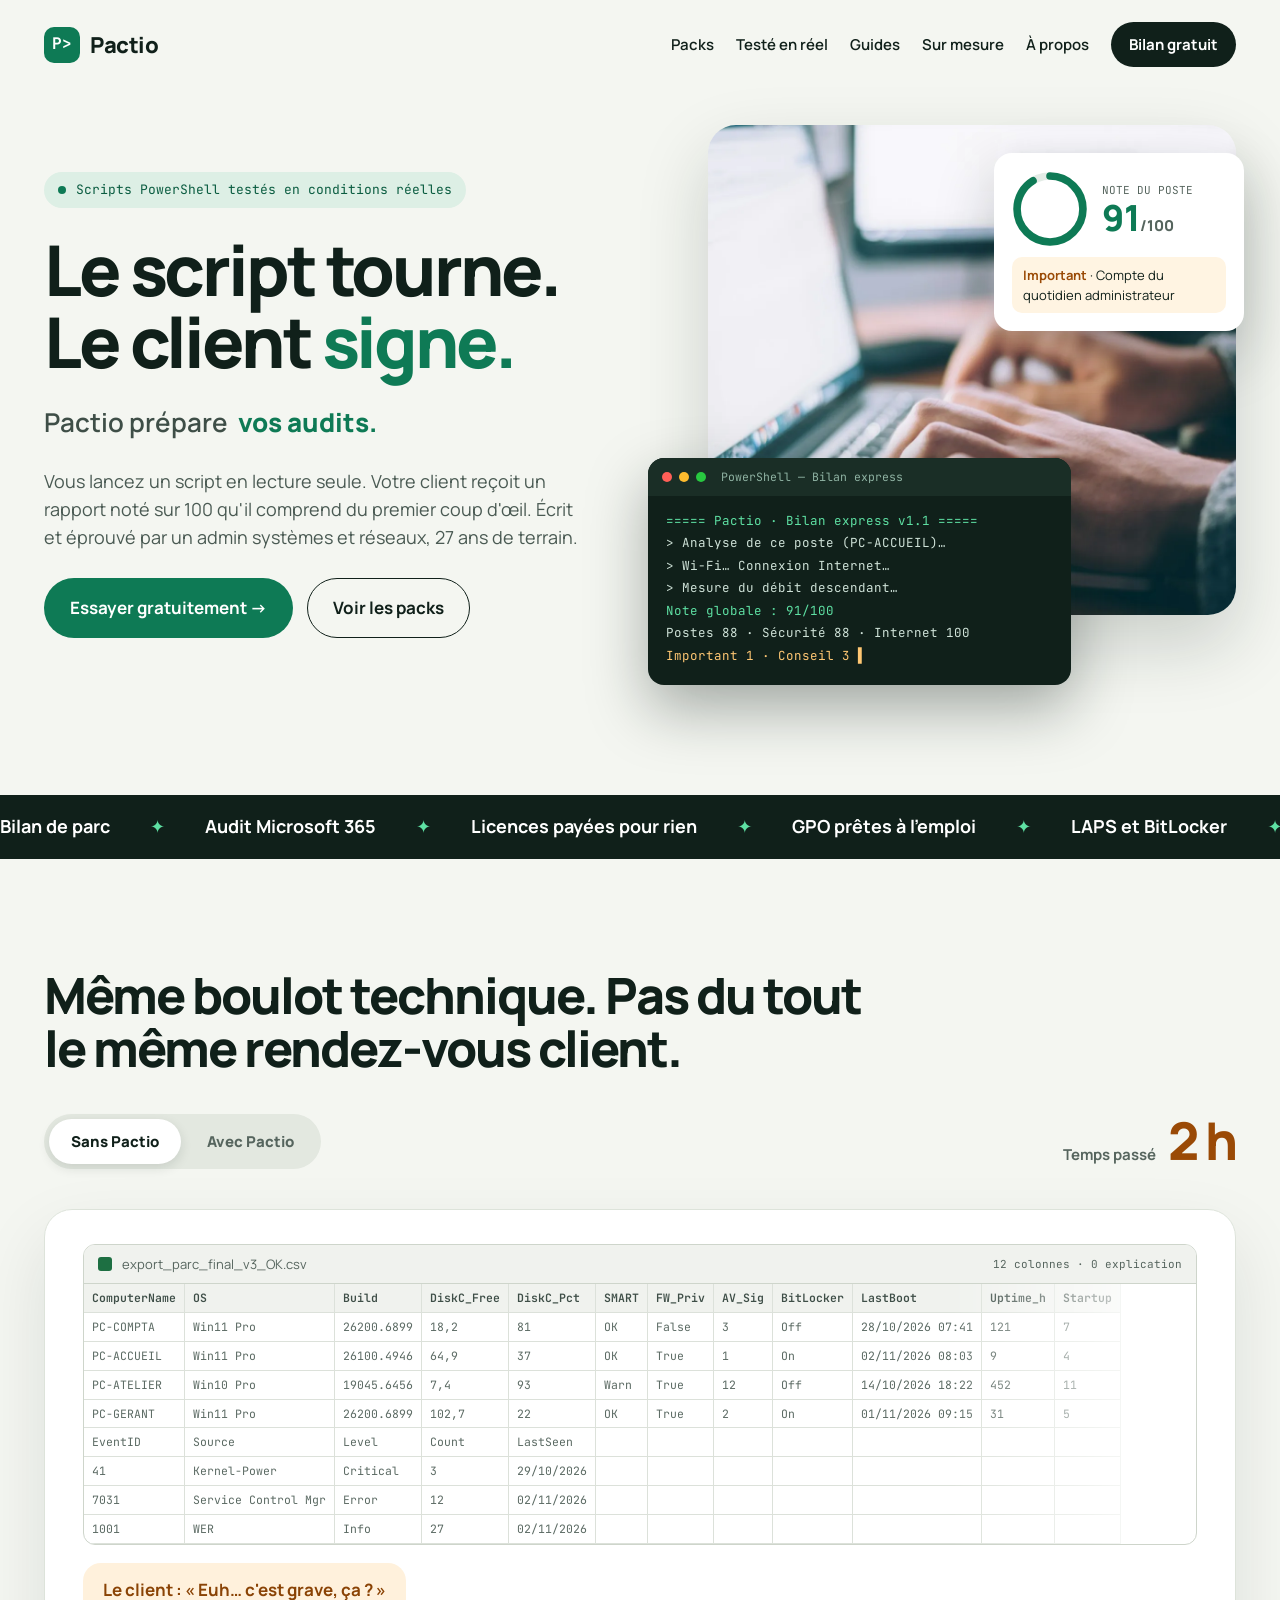
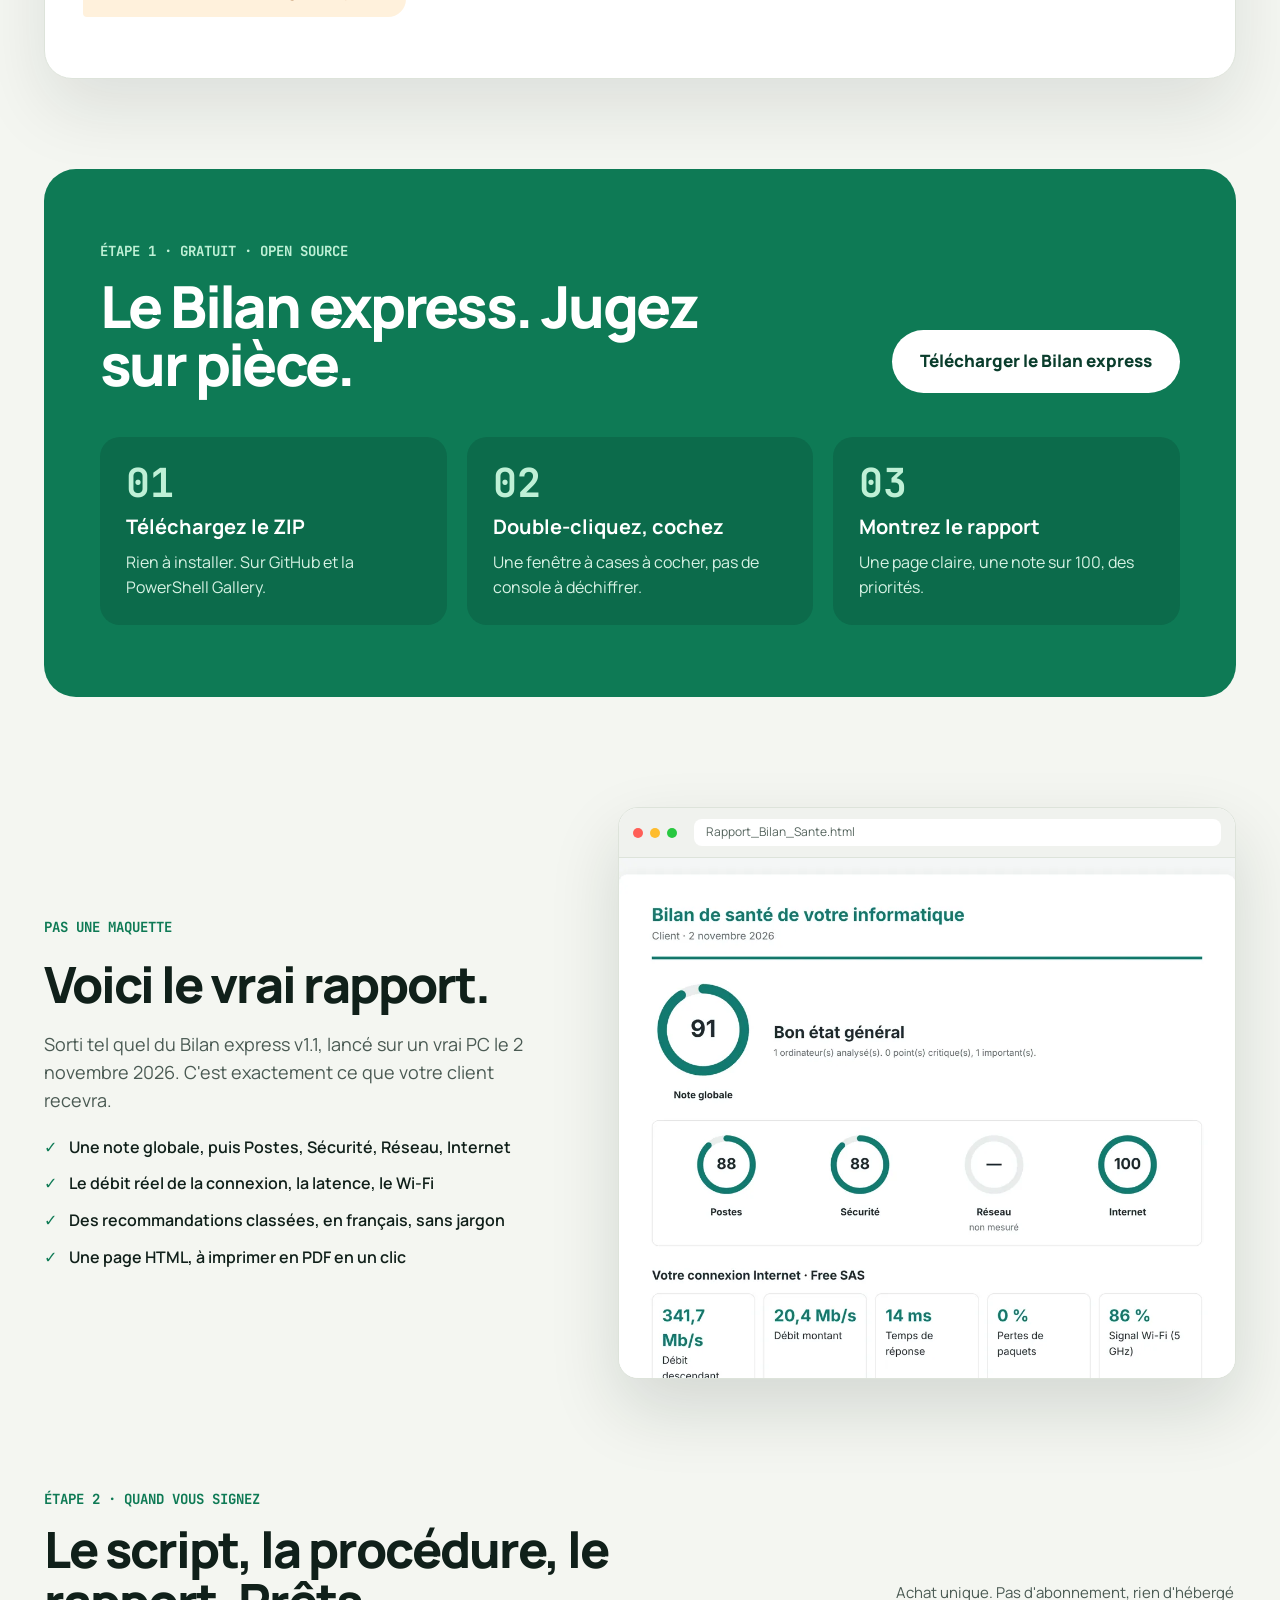
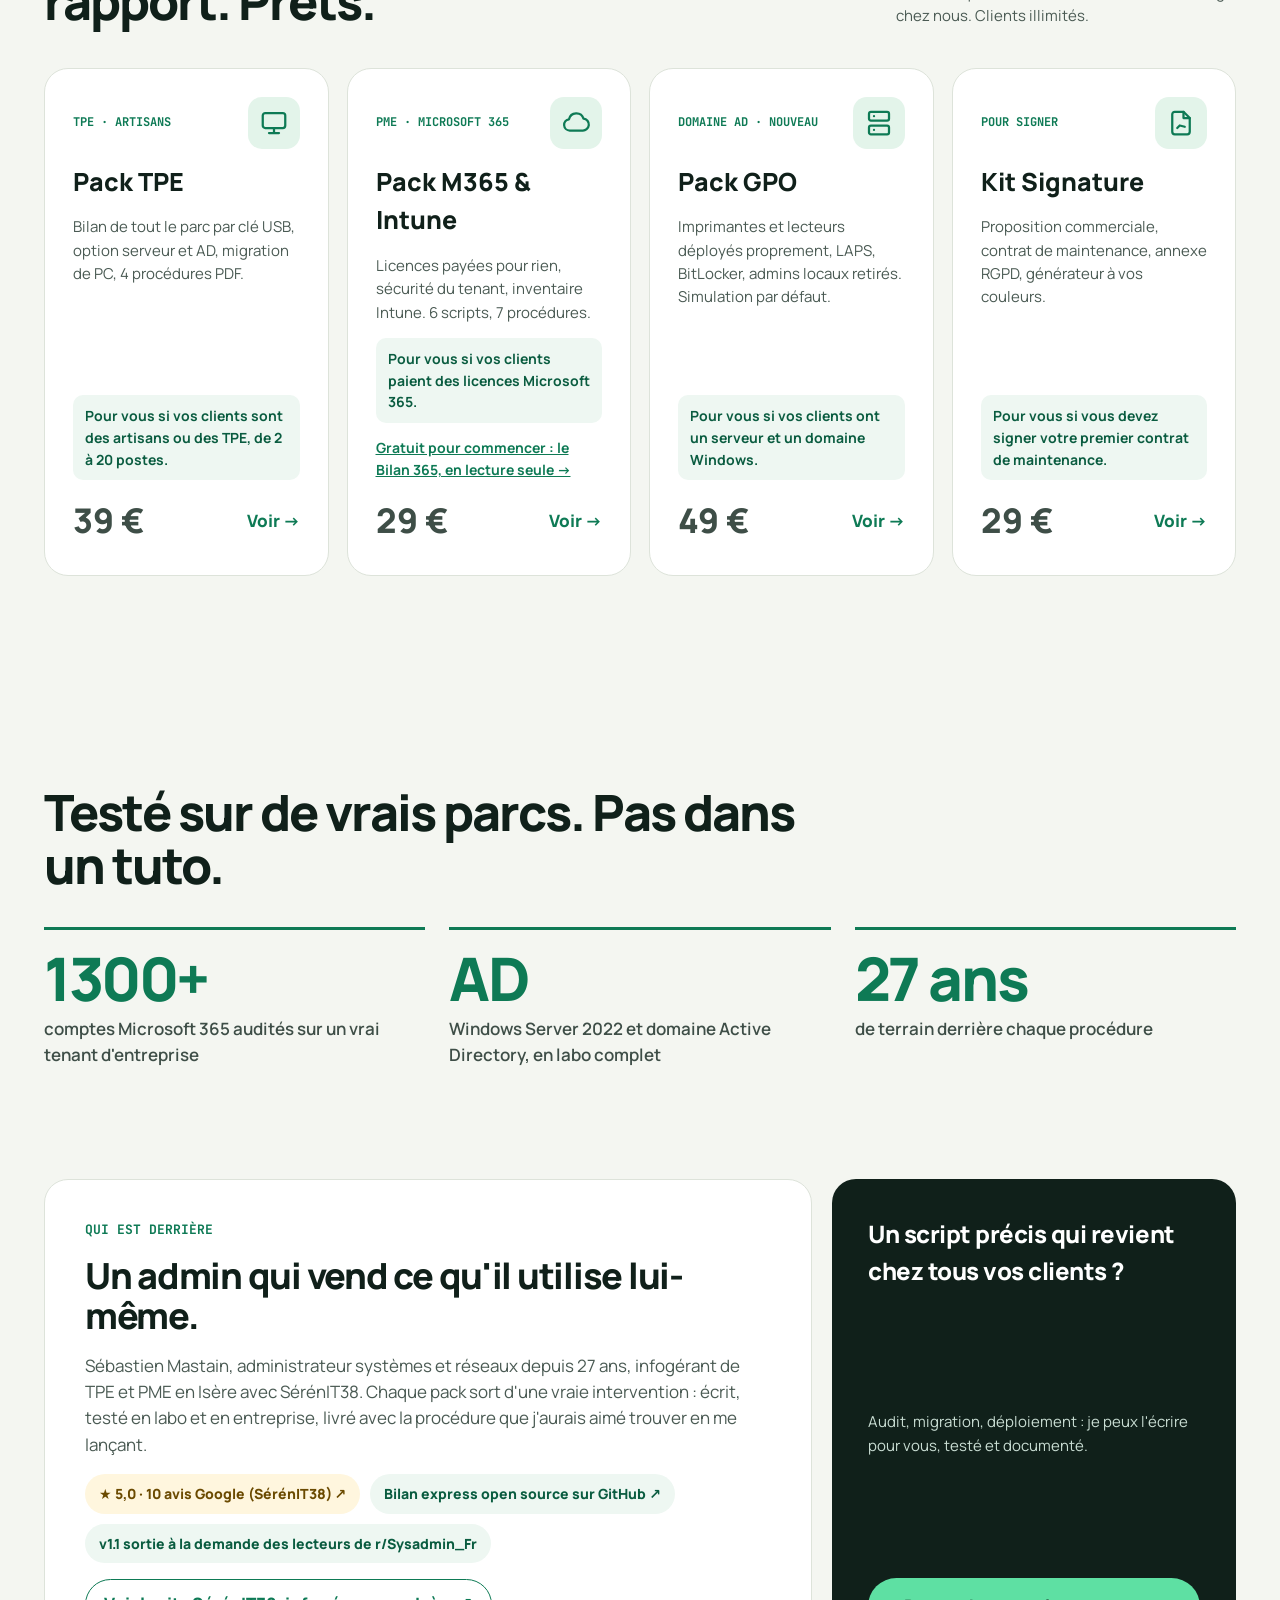
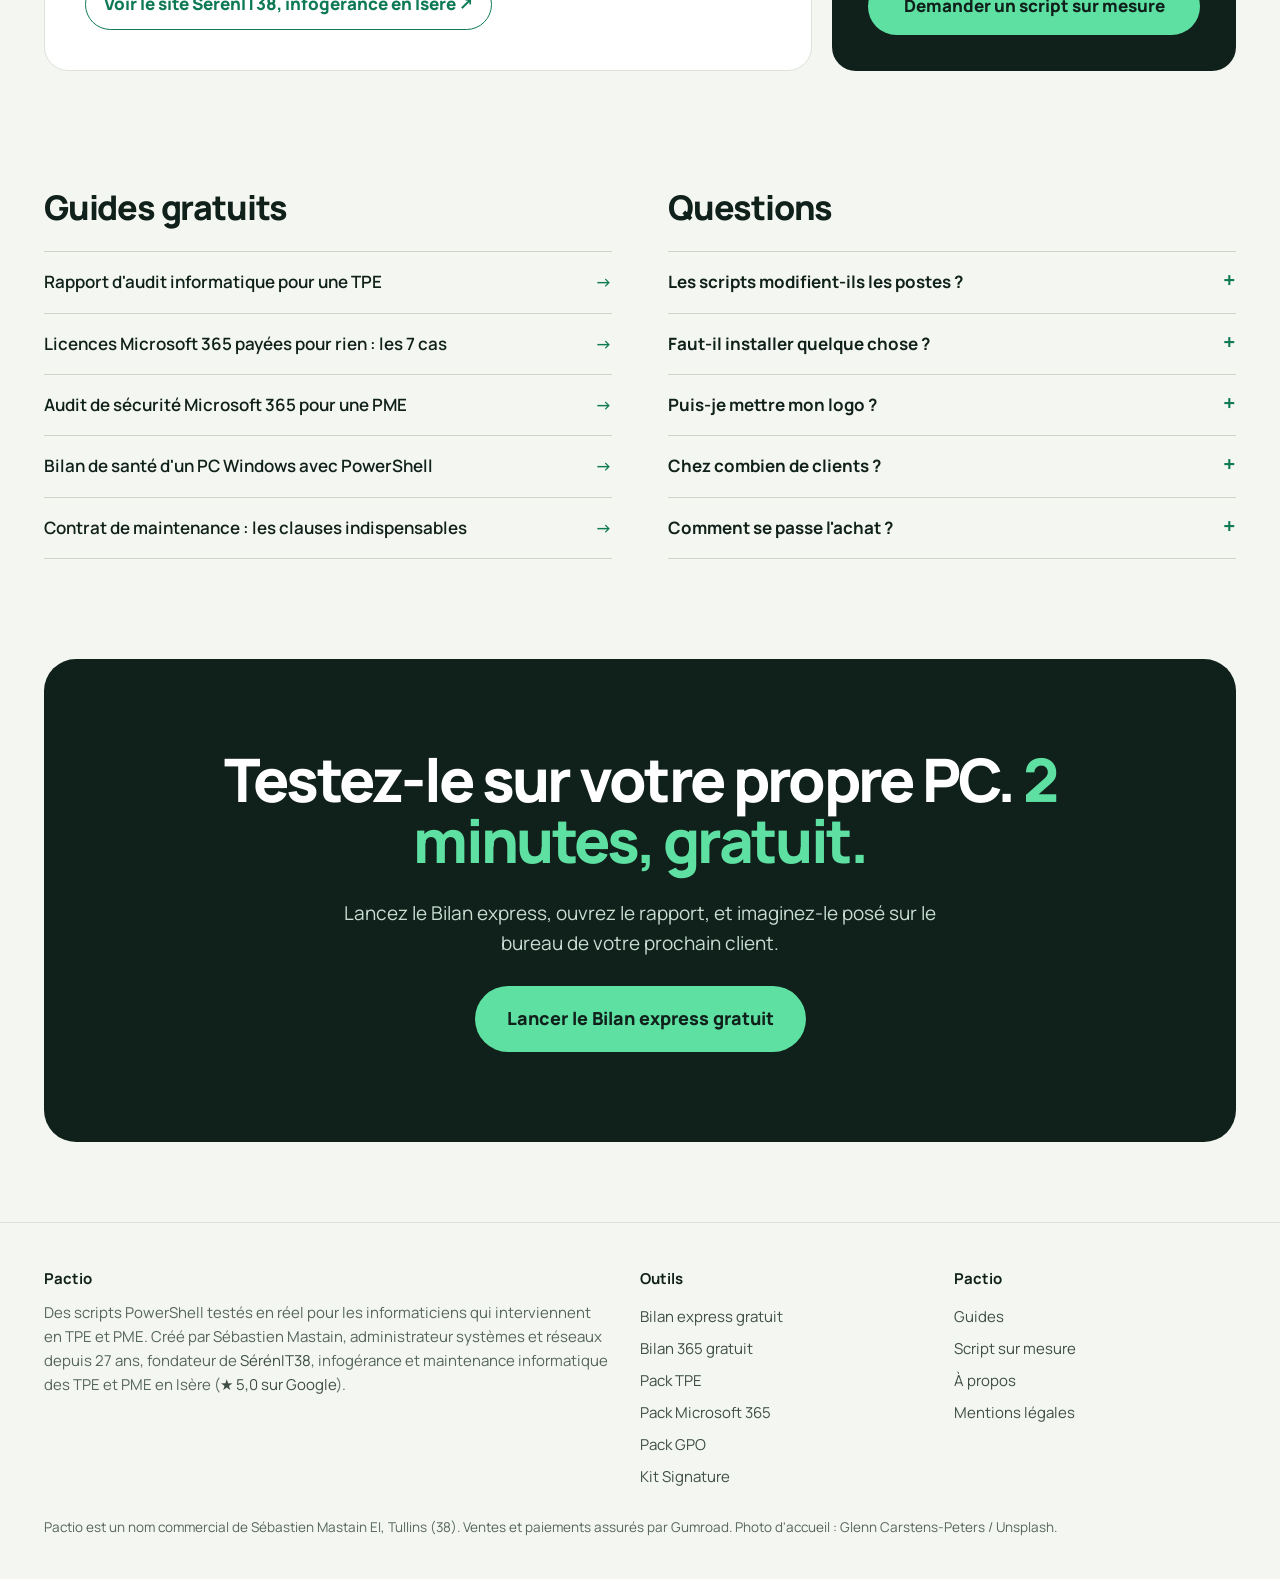
==== commit acb61560: "Bilan 365 gratuit (accueil, guide M365, pied de page, llms) ; Pack M365 à 29 €" ====
--- a/index.html
+++ b/index.html
@@ -203,7 +203,8 @@
 <h3 style="margin: 0; font-size: 25px; font-weight: 800;">Pack M365 &amp; Intune</h3>
 <p style="margin: 0; font-size: 15px; color: #4A5A53; flex-grow: 1;">Licences payées pour rien, sécurité du tenant, inventaire Intune. 6 scripts, 7 procédures.</p>
 <p style="margin: 0; font-size: 14px; font-weight: 700; color: #0A5C40; background: #EEF7F2; border-radius: 10px; padding: 10px 12px;">Pour vous si vos clients paient des licences Microsoft 365.</p>
-<div style="display: flex; justify-content: space-between; align-items: center;"><span style="font-size: 34px; font-weight: 800;">39 €</span><a href="https://pactiofr.gumroad.com/l/pack-scripts-m365" style="font-weight: 800; text-decoration: none; padding: 10px 0;">Voir →</a></div>
+<a href="https://github.com/sebastienmastain/bilan-365" style="font-size: 14px; font-weight: 700; color: #0E7A55;">Gratuit pour commencer : le Bilan 365, en lecture seule →</a>
+<div style="display: flex; justify-content: space-between; align-items: center;"><span style="font-size: 34px; font-weight: 800;">29 €</span><a href="https://pactiofr.gumroad.com/l/pack-scripts-m365" style="font-weight: 800; text-decoration: none; padding: 10px 0;">Voir →</a></div>
 </article>
 <article class="card" style="background: #FFFFFF; border: 1.5px solid #DDE3DA; border-radius: 24px; padding: 28px; display: flex; flex-direction: column; gap: 14px; min-height: 340px;">
 <div style="display: flex; align-items: center; justify-content: space-between; gap: 10px;"><div style="font-family: 'JetBrains Mono', monospace; font-size: 12px; color: #0E7A55; font-weight: 700;">DOMAINE AD · NOUVEAU</div><span style="width: 52px; height: 52px; border-radius: 14px; background: #E3F4EA; display: flex; align-items: center; justify-content: center;"><svg width="30" height="30" viewBox="0 0 24 24" fill="none" stroke="#0E7A55" stroke-width="1.8" stroke-linecap="round" stroke-linejoin="round" aria-hidden="true"><rect x="4" y="3" width="16" height="7" rx="1.5"></rect><rect x="4" y="14" width="16" height="7" rx="1.5"></rect><path d="M8 6.5h.01M8 17.5h.01"></path></svg></span></div>
@@ -286,7 +287,7 @@
 </main>
 <footer><div class="wrap"><div class="f">
 <div><b>Pactio</b><p>Des scripts PowerShell testés en réel pour les informaticiens qui interviennent en TPE et PME. Créé par Sébastien Mastain, administrateur systèmes et réseaux depuis 27 ans, fondateur de <a style="display:inline" href="https://www.serenit38.fr" target="_blank" rel="noopener">SérénIT38</a>, infogérance et maintenance informatique des TPE et PME en Isère (<a style="display:inline" href="https://g.page/r/CY71vqANLK-BEBM" target="_blank" rel="noopener">★ 5,0 sur Google</a>).</p></div>
-<div><b>Outils</b><a href="https://pactiofr.gumroad.com/l/bilan-express">Bilan express gratuit</a><a href="https://pactiofr.gumroad.com/l/pack-tpe">Pack TPE</a><a href="https://pactiofr.gumroad.com/l/pack-scripts-m365">Pack Microsoft 365</a><a href="https://pactiofr.gumroad.com/l/pack-gpo">Pack GPO</a><a href="https://pactiofr.gumroad.com/l/kit-signature">Kit Signature</a></div>
+<div><b>Outils</b><a href="https://pactiofr.gumroad.com/l/bilan-express">Bilan express gratuit</a><a href="https://github.com/sebastienmastain/bilan-365">Bilan 365 gratuit</a><a href="https://pactiofr.gumroad.com/l/pack-tpe">Pack TPE</a><a href="https://pactiofr.gumroad.com/l/pack-scripts-m365">Pack Microsoft 365</a><a href="https://pactiofr.gumroad.com/l/pack-gpo">Pack GPO</a><a href="https://pactiofr.gumroad.com/l/kit-signature">Kit Signature</a></div>
 <div><b>Pactio</b><a href="index.html#guides">Guides</a><a href="script-sur-mesure.html">Script sur mesure</a><a href="a-propos.html">À propos</a><a href="mentions-legales.html">Mentions légales</a></div>
 </div><p class="legal">Pactio est un nom commercial de Sébastien Mastain EI, Tullins (38). Ventes et paiements assurés par Gumroad. Photo d'accueil : Glenn Carstens-Peters / Unsplash.</p></div></footer>
 <script>(function(){
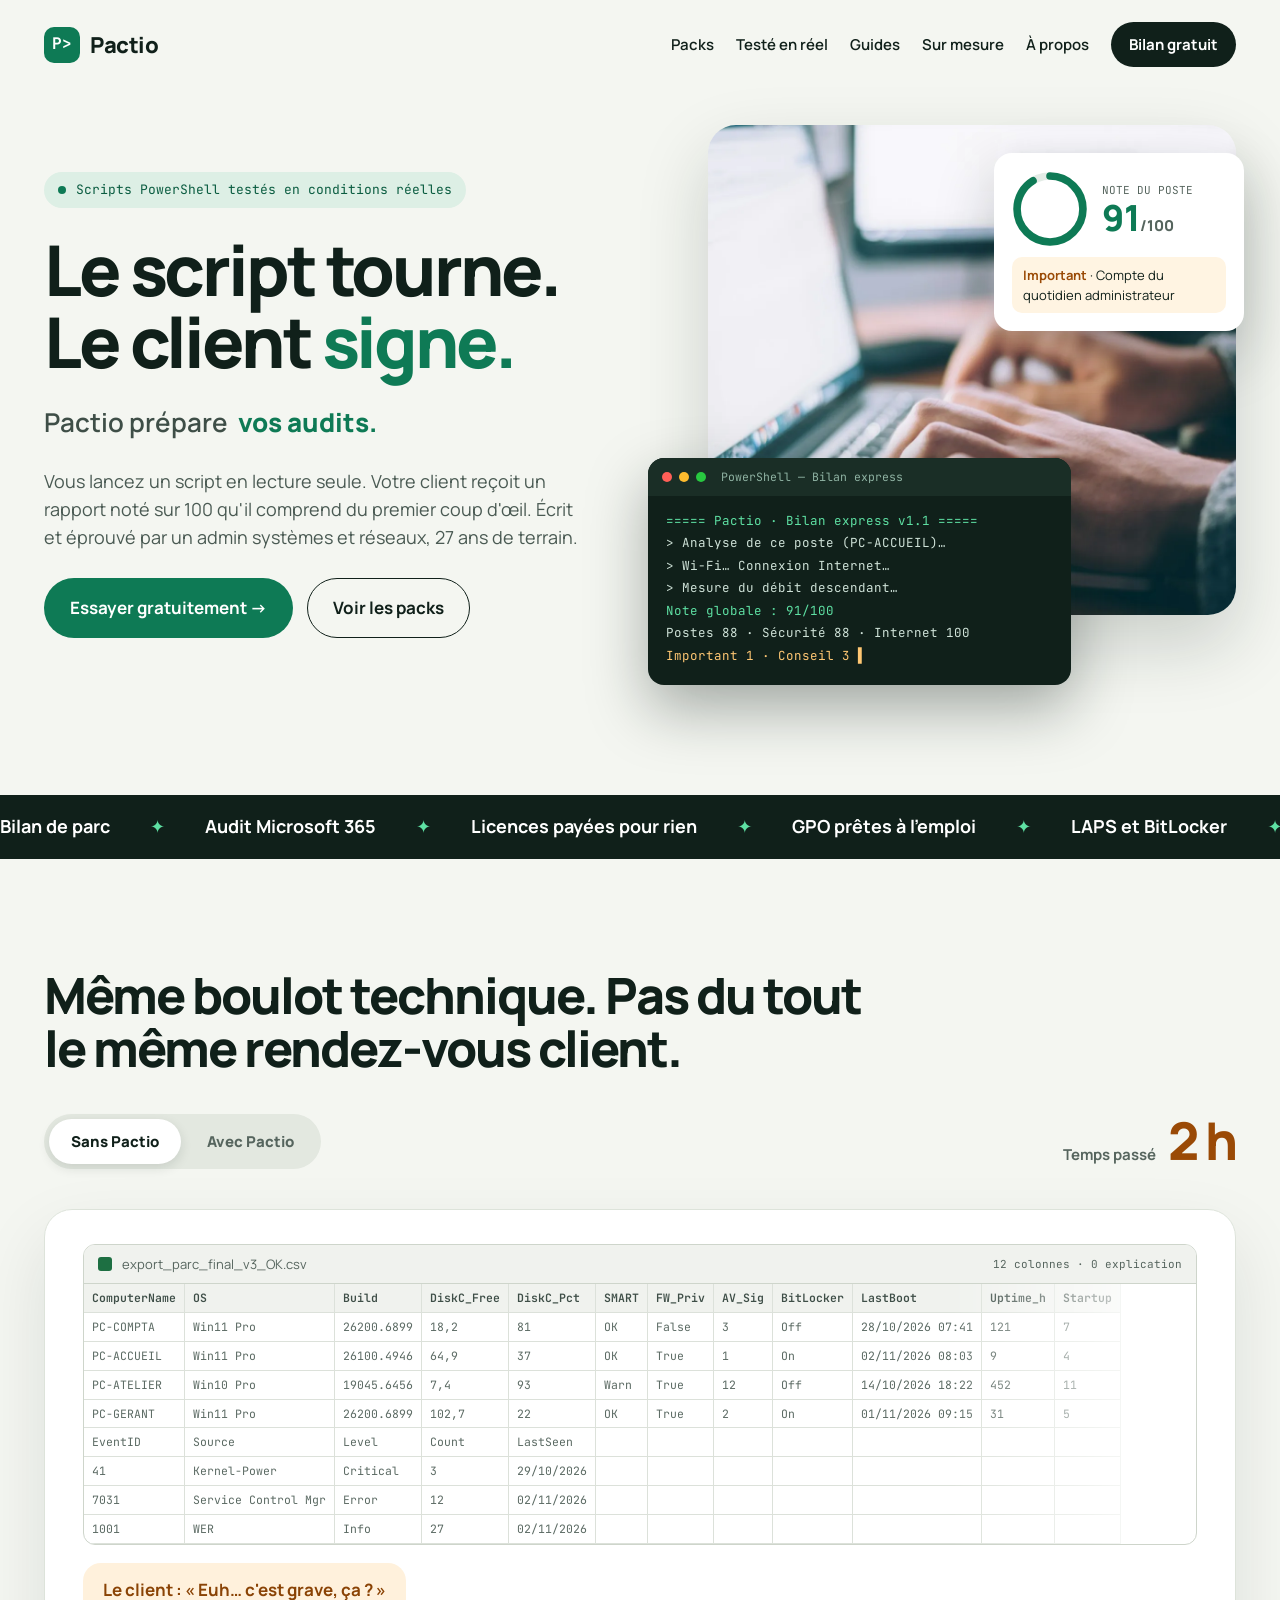
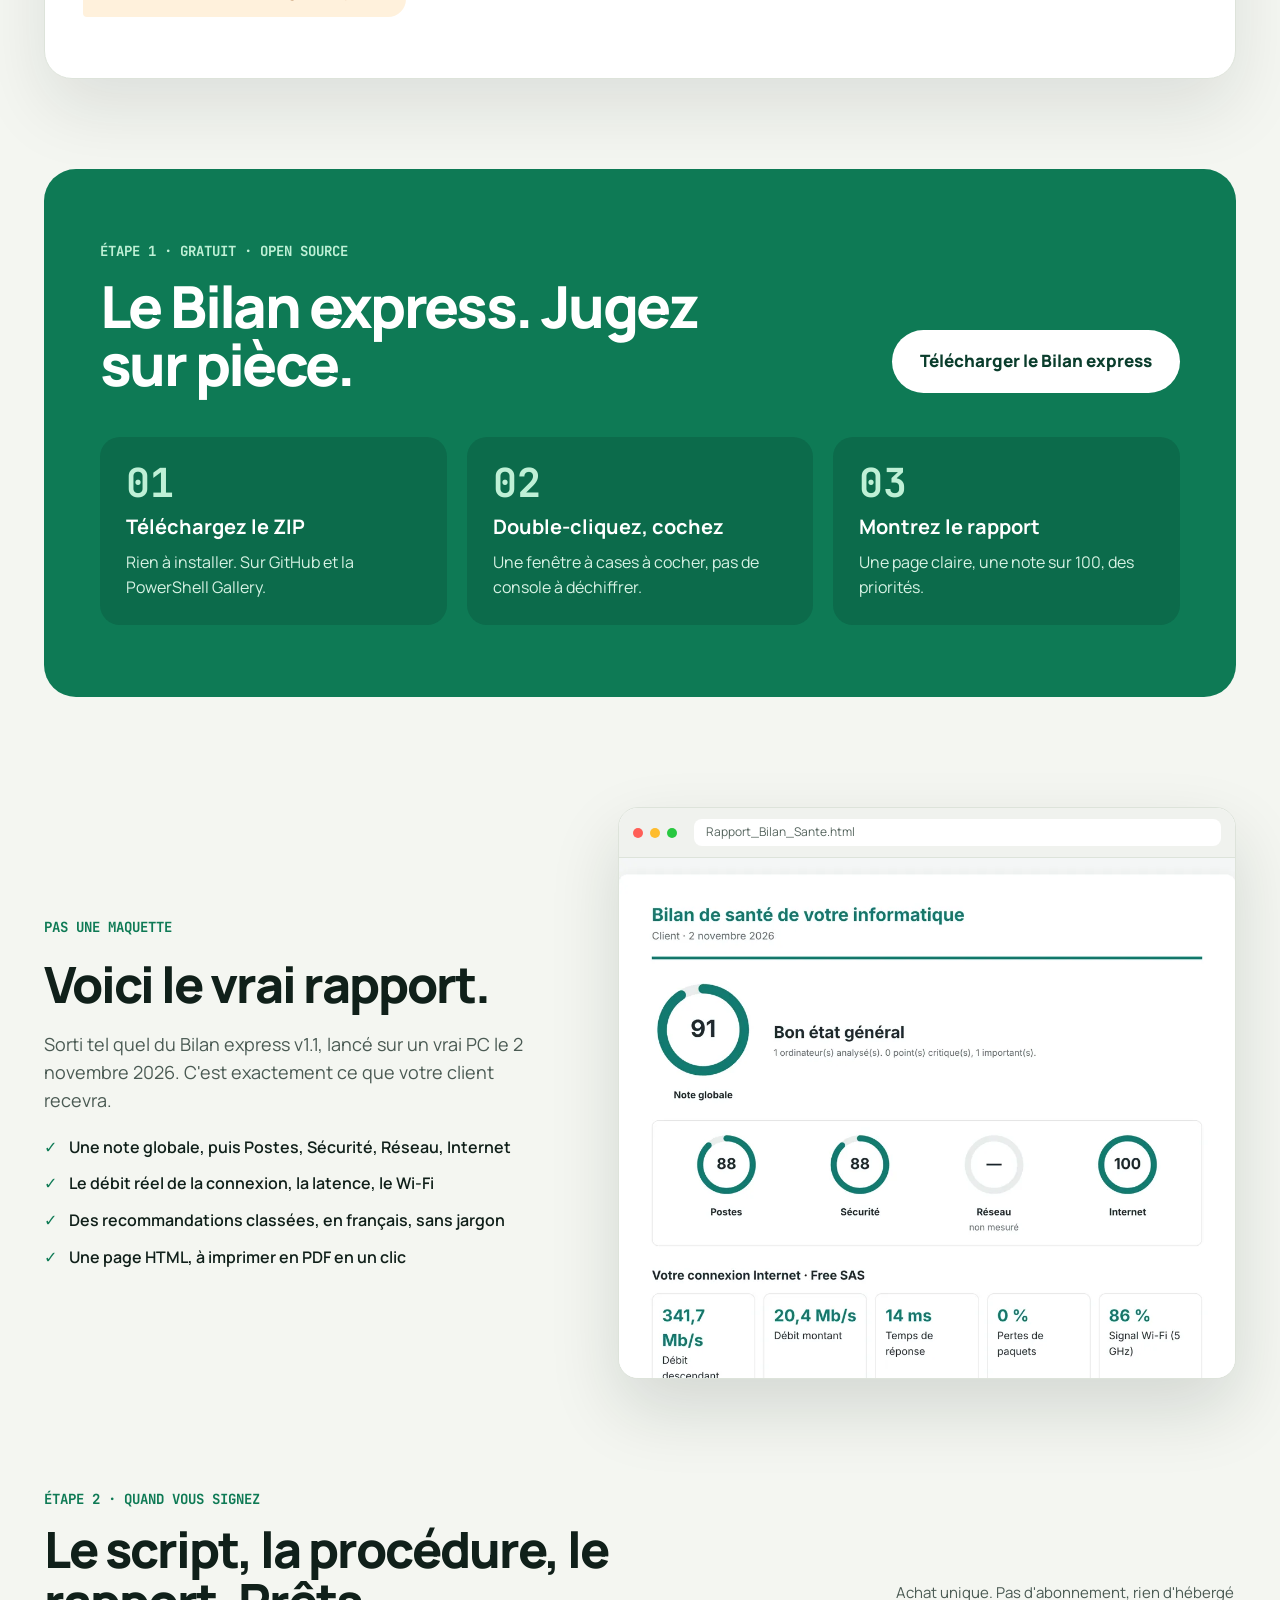
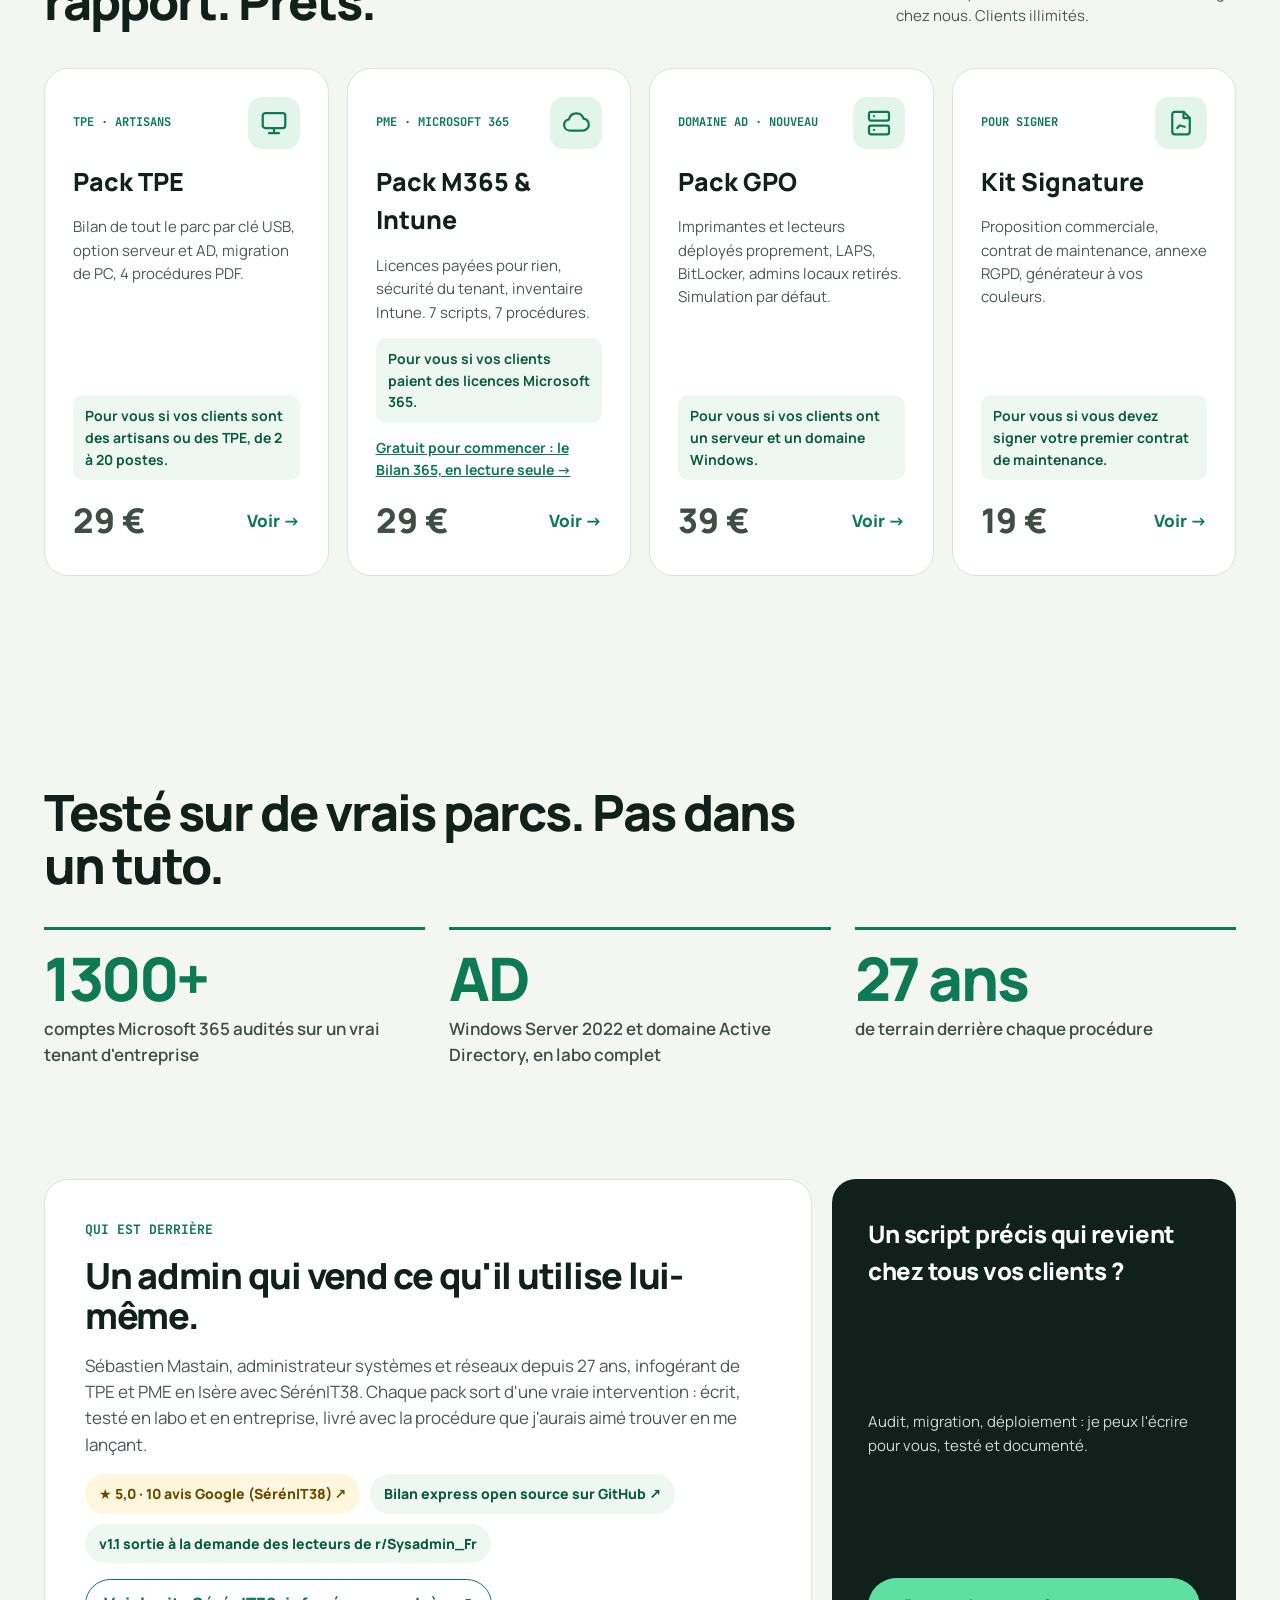
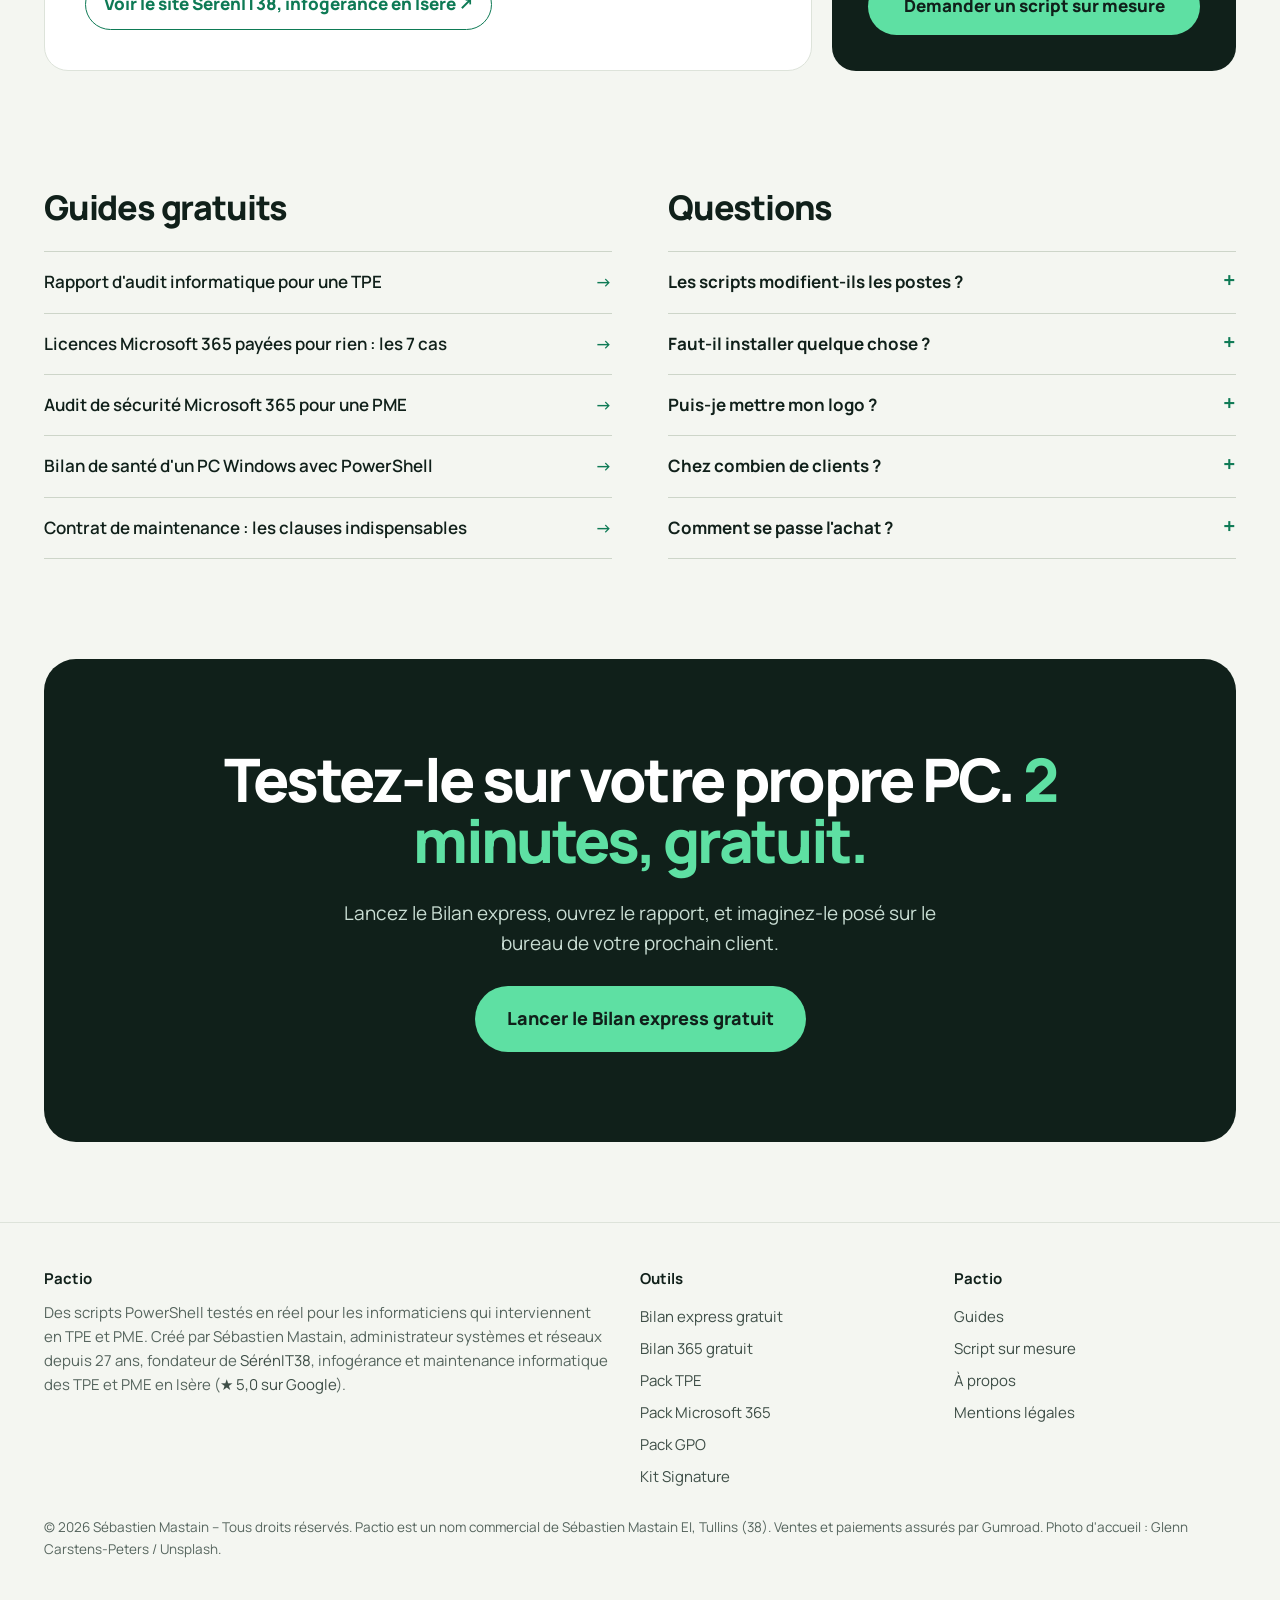
==== commit feaac616: "Prix alignes sur Gumroad (TPE 29, GPO 39, Kit 19)" ====
--- a/index.html
+++ b/index.html
@@ -11,7 +11,7 @@
 <link rel="icon" href="favicon.svg" type="image/svg+xml">
 <link rel="preconnect" href="https://fonts.googleapis.com"><link rel="preconnect" href="https://fonts.gstatic.com" crossorigin>
 <link rel="stylesheet" href="style.css?v=4">
-<script type="application/ld+json">{"@context": "https://schema.org", "@graph": [{"@type": "Organization", "@id": "https://www.pactio-it.fr/#org", "name": "Pactio", "url": "https://www.pactio-it.fr/", "logo": "https://www.pactio-it.fr/favicon.svg", "description": "Scripts PowerShell testés en réel pour les informaticiens qui interviennent en TPE et PME, avec rapports clients en français.", "founder": {"@type": "Person", "name": "Sébastien Mastain", "jobTitle": "Administrateur systèmes et réseaux", "url": "https://www.pactio-it.fr/a-propos.html", "worksFor": {"@type": "Organization", "name": "SérénIT38", "url": "https://www.serenit38.fr"}}, "email": "contact@serenit38.fr", "address": {"@type": "PostalAddress", "addressLocality": "Tullins", "postalCode": "38210", "addressCountry": "FR"}, "sameAs": ["https://pactiofr.gumroad.com", "https://www.tiktok.com/@pactio.fr", "https://www.serenit38.fr"]}, {"@type": "WebSite", "@id": "https://www.pactio-it.fr/#site", "url": "https://www.pactio-it.fr/", "name": "Pactio", "inLanguage": "fr-FR", "publisher": {"@id": "https://www.pactio-it.fr/#org"}}]}</script><script type="application/ld+json">{"@context": "https://schema.org", "@type": "ItemList", "name": "Outils Pactio", "itemListElement": [{"@type": "ListItem", "position": 1, "item": {"@type": "Product", "name": "Bilan express", "description": "Script PowerShell gratuit : bilan de santé d'un PC Windows en 2 minutes, rapport client noté sur 100.", "url": "https://pactiofr.gumroad.com/l/bilan-express", "image": "https://www.pactio-it.fr/img/bilan-express.jpg", "brand": {"@type": "Brand", "name": "Pactio"}, "offers": {"@type": "Offer", "price": "0", "priceCurrency": "EUR", "availability": "https://schema.org/InStock", "url": "https://pactiofr.gumroad.com/l/bilan-express"}}}, {"@type": "ListItem", "position": 2, "item": {"@type": "Product", "name": "Pack TPE", "description": "Bilan de santé de tout le parc (postes, réseau, Internet), option serveur et Active Directory, migration de PC. 3 scripts PowerShell et 4 procédures PDF.", "url": "https://pactiofr.gumroad.com/l/pack-tpe", "image": "https://www.pactio-it.fr/img/pack-tpe.jpg", "brand": {"@type": "Brand", "name": "Pactio"}, "offers": {"@type": "Offer", "price": "39", "priceCurrency": "EUR", "availability": "https://schema.org/InStock", "url": "https://pactiofr.gumroad.com/l/pack-tpe"}}}, {"@type": "ListItem", "position": 3, "item": {"@type": "Product", "name": "Pack Scripts Microsoft 365 et Intune", "description": "Audit des licences Microsoft 365 chiffré en euros, audit de sécurité du tenant, inventaire Intune, Windows Update, Dell Command Update. 6 scripts PowerShell.", "url": "https://pactiofr.gumroad.com/l/pack-scripts-m365", "image": "https://www.pactio-it.fr/img/pack-m365.jpg", "brand": {"@type": "Brand", "name": "Pactio"}, "offers": {"@type": "Offer", "price": "39", "priceCurrency": "EUR", "availability": "https://schema.org/InStock", "url": "https://pactiofr.gumroad.com/l/pack-scripts-m365"}}}, {"@type": "ListItem", "position": 4, "item": {"@type": "Product", "name": "Kit Signature", "description": "Proposition commerciale, contrat de maintenance informatique et annexe RGPD, remplis à vos couleurs par un générateur.", "url": "https://pactiofr.gumroad.com/l/kit-signature", "image": "https://www.pactio-it.fr/img/og-pactio.jpg", "brand": {"@type": "Brand", "name": "Pactio"}, "offers": {"@type": "Offer", "price": "29", "priceCurrency": "EUR", "availability": "https://schema.org/InStock", "url": "https://pactiofr.gumroad.com/l/kit-signature"}}}]}</script><script type="application/ld+json">{"@context": "https://schema.org", "@type": "FAQPage", "mainEntity": [{"@type": "Question", "name": "Les scripts Pactio modifient-ils les postes ou le tenant du client ?", "acceptedAnswer": {"@type": "Answer", "text": "Non pour les audits : le Bilan express, le bilan de santé du parc, l'audit des licences et l'audit de sécurité Microsoft 365 sont en lecture seule. Les scripts qui corrigent (Windows Update, Dell Command Update, restauration de migration) ont un mode simulation et ne se lancent que si vous le demandez."}}, {"@type": "Question", "name": "Faut-il installer quelque chose ?", "acceptedAnswer": {"@type": "Answer", "text": "Les scripts du Pack TPE et le Bilan express tournent avec PowerShell 5.1, fourni par Windows 10 et 11, sans module à installer. Les scripts Microsoft 365 utilisent le module officiel Microsoft Graph PowerShell, installé par un script de préparation fourni."}}, {"@type": "Question", "name": "Peut-on mettre son propre logo sur les rapports ?", "acceptedAnswer": {"@type": "Answer", "text": "Oui. Les rapports des packs acceptent votre nom, votre logo et votre couleur. La version gratuite du Bilan express garde la présentation Pactio."}}, {"@type": "Question", "name": "Les scripts ont-ils vraiment été testés ?", "acceptedAnswer": {"@type": "Answer", "text": "Oui, chaque script a tourné en conditions réelles avant sa mise en vente : un tenant Microsoft 365 de plus de 1 300 comptes, un labo Windows Server 2022 avec domaine Active Directory et un PC Windows 11 joint, et de vraies migrations de PC."}}, {"@type": "Question", "name": "Puis-je utiliser les scripts chez tous mes clients ?", "acceptedAnswer": {"@type": "Answer", "text": "Oui. La licence couvre une entreprise, avec des clients illimités. La revente et le partage des scripts sont interdits."}}, {"@type": "Question", "name": "Comment se passe l'achat ?", "acceptedAnswer": {"@type": "Answer", "text": "Par Gumroad, qui encaisse le paiement, gère la TVA et envoie le lien de téléchargement par mail immédiatement."}}]}</script>
+<script type="application/ld+json">{"@context": "https://schema.org", "@graph": [{"@type": "Organization", "@id": "https://www.pactio-it.fr/#org", "name": "Pactio", "url": "https://www.pactio-it.fr/", "logo": "https://www.pactio-it.fr/favicon.svg", "description": "Scripts PowerShell testés en réel pour les informaticiens qui interviennent en TPE et PME, avec rapports clients en français.", "founder": {"@type": "Person", "name": "Sébastien Mastain", "jobTitle": "Administrateur systèmes et réseaux", "url": "https://www.pactio-it.fr/a-propos.html", "worksFor": {"@type": "Organization", "name": "SérénIT38", "url": "https://www.serenit38.fr"}}, "email": "contact@serenit38.fr", "address": {"@type": "PostalAddress", "addressLocality": "Tullins", "postalCode": "38210", "addressCountry": "FR"}, "sameAs": ["https://pactiofr.gumroad.com", "https://www.tiktok.com/@pactio.fr", "https://www.serenit38.fr"]}, {"@type": "WebSite", "@id": "https://www.pactio-it.fr/#site", "url": "https://www.pactio-it.fr/", "name": "Pactio", "inLanguage": "fr-FR", "publisher": {"@id": "https://www.pactio-it.fr/#org"}}]}</script><script type="application/ld+json">{"@context": "https://schema.org", "@type": "ItemList", "name": "Outils Pactio", "itemListElement": [{"@type": "ListItem", "position": 1, "item": {"@type": "Product", "name": "Bilan express", "description": "Script PowerShell gratuit : bilan de santé d'un PC Windows en 2 minutes, rapport client noté sur 100.", "url": "https://pactiofr.gumroad.com/l/bilan-express", "image": "https://www.pactio-it.fr/img/bilan-express.jpg", "brand": {"@type": "Brand", "name": "Pactio"}, "offers": {"@type": "Offer", "price": "0", "priceCurrency": "EUR", "availability": "https://schema.org/InStock", "url": "https://pactiofr.gumroad.com/l/bilan-express"}}}, {"@type": "ListItem", "position": 2, "item": {"@type": "Product", "name": "Pack TPE", "description": "Bilan de santé de tout le parc (postes, réseau, Internet), option serveur et Active Directory, migration de PC. 3 scripts PowerShell et 4 procédures PDF.", "url": "https://pactiofr.gumroad.com/l/pack-tpe", "image": "https://www.pactio-it.fr/img/pack-tpe.jpg", "brand": {"@type": "Brand", "name": "Pactio"}, "offers": {"@type": "Offer", "price": "29", "priceCurrency": "EUR", "availability": "https://schema.org/InStock", "url": "https://pactiofr.gumroad.com/l/pack-tpe"}}}, {"@type": "ListItem", "position": 3, "item": {"@type": "Product", "name": "Pack Scripts Microsoft 365 et Intune", "description": "Audit des licences Microsoft 365 chiffré en euros, audit de sécurité du tenant, inventaire Intune, Windows Update, Dell Command Update. 6 scripts PowerShell.", "url": "https://pactiofr.gumroad.com/l/pack-scripts-m365", "image": "https://www.pactio-it.fr/img/pack-m365.jpg", "brand": {"@type": "Brand", "name": "Pactio"}, "offers": {"@type": "Offer", "price": "29", "priceCurrency": "EUR", "availability": "https://schema.org/InStock", "url": "https://pactiofr.gumroad.com/l/pack-scripts-m365"}}}, {"@type": "ListItem", "position": 4, "item": {"@type": "Product", "name": "Kit Signature", "description": "Proposition commerciale, contrat de maintenance informatique et annexe RGPD, remplis à vos couleurs par un générateur.", "url": "https://pactiofr.gumroad.com/l/kit-signature", "image": "https://www.pactio-it.fr/img/og-pactio.jpg", "brand": {"@type": "Brand", "name": "Pactio"}, "offers": {"@type": "Offer", "price": "19", "priceCurrency": "EUR", "availability": "https://schema.org/InStock", "url": "https://pactiofr.gumroad.com/l/kit-signature"}}}]}</script><script type="application/ld+json">{"@context": "https://schema.org", "@type": "FAQPage", "mainEntity": [{"@type": "Question", "name": "Les scripts Pactio modifient-ils les postes ou le tenant du client ?", "acceptedAnswer": {"@type": "Answer", "text": "Non pour les audits : le Bilan express, le bilan de santé du parc, l'audit des licences et l'audit de sécurité Microsoft 365 sont en lecture seule. Les scripts qui corrigent (Windows Update, Dell Command Update, restauration de migration) ont un mode simulation et ne se lancent que si vous le demandez."}}, {"@type": "Question", "name": "Faut-il installer quelque chose ?", "acceptedAnswer": {"@type": "Answer", "text": "Les scripts du Pack TPE et le Bilan express tournent avec PowerShell 5.1, fourni par Windows 10 et 11, sans module à installer. Les scripts Microsoft 365 utilisent le module officiel Microsoft Graph PowerShell, installé par un script de préparation fourni."}}, {"@type": "Question", "name": "Peut-on mettre son propre logo sur les rapports ?", "acceptedAnswer": {"@type": "Answer", "text": "Oui. Les rapports des packs acceptent votre nom, votre logo et votre couleur. La version gratuite du Bilan express garde la présentation Pactio."}}, {"@type": "Question", "name": "Les scripts ont-ils vraiment été testés ?", "acceptedAnswer": {"@type": "Answer", "text": "Oui, chaque script a tourné en conditions réelles avant sa mise en vente : un tenant Microsoft 365 de plus de 1 300 comptes, un labo Windows Server 2022 avec domaine Active Directory et un PC Windows 11 joint, et de vraies migrations de PC."}}, {"@type": "Question", "name": "Puis-je utiliser les scripts chez tous mes clients ?", "acceptedAnswer": {"@type": "Answer", "text": "Oui. La licence couvre une entreprise, avec des clients illimités. La revente et le partage des scripts sont interdits."}}, {"@type": "Question", "name": "Comment se passe l'achat ?", "acceptedAnswer": {"@type": "Answer", "text": "Par Gumroad, qui encaisse le paiement, gère la TVA et envoie le lien de téléchargement par mail immédiatement."}}]}</script>
 </head><body>
 <a class="skip" href="#main">Aller au contenu</a>
 <main id="main" class="home">
@@ -196,12 +196,12 @@
 <h3 style="margin: 0; font-size: 25px; font-weight: 800;">Pack TPE</h3>
 <p style="margin: 0; font-size: 15px; color: #4A5A53; flex-grow: 1;">Bilan de tout le parc par clé USB, option serveur et AD, migration de PC, 4 procédures PDF.</p>
 <p style="margin: 0; font-size: 14px; font-weight: 700; color: #0A5C40; background: #EEF7F2; border-radius: 10px; padding: 10px 12px;">Pour vous si vos clients sont des artisans ou des TPE, de 2 à 20 postes.</p>
-<div style="display: flex; justify-content: space-between; align-items: center;"><span style="font-size: 34px; font-weight: 800;">39 €</span><a href="https://pactiofr.gumroad.com/l/pack-tpe" style="font-weight: 800; text-decoration: none; padding: 10px 0;">Voir →</a></div>
+<div style="display: flex; justify-content: space-between; align-items: center;"><span style="font-size: 34px; font-weight: 800;">29 €</span><a href="https://pactiofr.gumroad.com/l/pack-tpe" style="font-weight: 800; text-decoration: none; padding: 10px 0;">Voir →</a></div>
 </article>
 <article class="card" style="background: #FFFFFF; border: 1.5px solid #DDE3DA; border-radius: 24px; padding: 28px; display: flex; flex-direction: column; gap: 14px; min-height: 340px;">
 <div style="display: flex; align-items: center; justify-content: space-between; gap: 10px;"><div style="font-family: 'JetBrains Mono', monospace; font-size: 12px; color: #0E7A55; font-weight: 700;">PME · MICROSOFT 365</div><span style="width: 52px; height: 52px; border-radius: 14px; background: #E3F4EA; display: flex; align-items: center; justify-content: center;"><svg width="30" height="30" viewBox="0 0 24 24" fill="none" stroke="#0E7A55" stroke-width="1.8" stroke-linecap="round" stroke-linejoin="round" aria-hidden="true"><path d="M7 18a4.5 4.5 0 0 1-.6-8.96A6 6 0 0 1 18 8.5a4 4 0 0 1-1 9.5H7z"></path></svg></span></div>
 <h3 style="margin: 0; font-size: 25px; font-weight: 800;">Pack M365 &amp; Intune</h3>
-<p style="margin: 0; font-size: 15px; color: #4A5A53; flex-grow: 1;">Licences payées pour rien, sécurité du tenant, inventaire Intune. 6 scripts, 7 procédures.</p>
+<p style="margin: 0; font-size: 15px; color: #4A5A53; flex-grow: 1;">Licences payées pour rien, sécurité du tenant, inventaire Intune. 7 scripts, 7 procédures.</p>
 <p style="margin: 0; font-size: 14px; font-weight: 700; color: #0A5C40; background: #EEF7F2; border-radius: 10px; padding: 10px 12px;">Pour vous si vos clients paient des licences Microsoft 365.</p>
 <a href="https://github.com/sebastienmastain/bilan-365" style="font-size: 14px; font-weight: 700; color: #0E7A55;">Gratuit pour commencer : le Bilan 365, en lecture seule →</a>
 <div style="display: flex; justify-content: space-between; align-items: center;"><span style="font-size: 34px; font-weight: 800;">29 €</span><a href="https://pactiofr.gumroad.com/l/pack-scripts-m365" style="font-weight: 800; text-decoration: none; padding: 10px 0;">Voir →</a></div>
@@ -211,14 +211,14 @@
 <h3 style="margin: 0; font-size: 25px; font-weight: 800;">Pack GPO</h3>
 <p style="margin: 0; font-size: 15px; color: #4A5A53; flex-grow: 1;">Imprimantes et lecteurs déployés proprement, LAPS, BitLocker, admins locaux retirés. Simulation par défaut.</p>
 <p style="margin: 0; font-size: 14px; font-weight: 700; color: #0A5C40; background: #EEF7F2; border-radius: 10px; padding: 10px 12px;">Pour vous si vos clients ont un serveur et un domaine Windows.</p>
-<div style="display: flex; justify-content: space-between; align-items: center;"><span style="font-size: 34px; font-weight: 800;">49 €</span><a href="https://pactiofr.gumroad.com/l/pack-gpo" style="font-weight: 800; text-decoration: none; padding: 10px 0;">Voir →</a></div>
+<div style="display: flex; justify-content: space-between; align-items: center;"><span style="font-size: 34px; font-weight: 800;">39 €</span><a href="https://pactiofr.gumroad.com/l/pack-gpo" style="font-weight: 800; text-decoration: none; padding: 10px 0;">Voir →</a></div>
 </article>
 <article class="card" style="background: #FFFFFF; border: 1.5px solid #DDE3DA; border-radius: 24px; padding: 28px; display: flex; flex-direction: column; gap: 14px; min-height: 340px;">
 <div style="display: flex; align-items: center; justify-content: space-between; gap: 10px;"><div style="font-family: 'JetBrains Mono', monospace; font-size: 12px; color: #0E7A55; font-weight: 700;">POUR SIGNER</div><span style="width: 52px; height: 52px; border-radius: 14px; background: #E3F4EA; display: flex; align-items: center; justify-content: center;"><svg width="30" height="30" viewBox="0 0 24 24" fill="none" stroke="#0E7A55" stroke-width="1.8" stroke-linecap="round" stroke-linejoin="round" aria-hidden="true"><path d="M14 3H7a2 2 0 0 0-2 2v14a2 2 0 0 0 2 2h10a2 2 0 0 0 2-2V8z"></path><path d="M14 3v5h5M9 16l2-2 4 1"></path></svg></span></div>
 <h3 style="margin: 0; font-size: 25px; font-weight: 800;">Kit Signature</h3>
 <p style="margin: 0; font-size: 15px; color: #4A5A53; flex-grow: 1;">Proposition commerciale, contrat de maintenance, annexe RGPD, générateur à vos couleurs.</p>
 <p style="margin: 0; font-size: 14px; font-weight: 700; color: #0A5C40; background: #EEF7F2; border-radius: 10px; padding: 10px 12px;">Pour vous si vous devez signer votre premier contrat de maintenance.</p>
-<div style="display: flex; justify-content: space-between; align-items: center;"><span style="font-size: 34px; font-weight: 800;">29 €</span><a href="https://pactiofr.gumroad.com/l/kit-signature" style="font-weight: 800; text-decoration: none; padding: 10px 0;">Voir →</a></div>
+<div style="display: flex; justify-content: space-between; align-items: center;"><span style="font-size: 34px; font-weight: 800;">19 €</span><a href="https://pactiofr.gumroad.com/l/kit-signature" style="font-weight: 800; text-decoration: none; padding: 10px 0;">Voir →</a></div>
 </article>
 </div>
 </section>
@@ -289,7 +289,7 @@
 <div><b>Pactio</b><p>Des scripts PowerShell testés en réel pour les informaticiens qui interviennent en TPE et PME. Créé par Sébastien Mastain, administrateur systèmes et réseaux depuis 27 ans, fondateur de <a style="display:inline" href="https://www.serenit38.fr" target="_blank" rel="noopener">SérénIT38</a>, infogérance et maintenance informatique des TPE et PME en Isère (<a style="display:inline" href="https://g.page/r/CY71vqANLK-BEBM" target="_blank" rel="noopener">★ 5,0 sur Google</a>).</p></div>
 <div><b>Outils</b><a href="https://pactiofr.gumroad.com/l/bilan-express">Bilan express gratuit</a><a href="https://github.com/sebastienmastain/bilan-365">Bilan 365 gratuit</a><a href="https://pactiofr.gumroad.com/l/pack-tpe">Pack TPE</a><a href="https://pactiofr.gumroad.com/l/pack-scripts-m365">Pack Microsoft 365</a><a href="https://pactiofr.gumroad.com/l/pack-gpo">Pack GPO</a><a href="https://pactiofr.gumroad.com/l/kit-signature">Kit Signature</a></div>
 <div><b>Pactio</b><a href="index.html#guides">Guides</a><a href="script-sur-mesure.html">Script sur mesure</a><a href="a-propos.html">À propos</a><a href="mentions-legales.html">Mentions légales</a></div>
-</div><p class="legal">Pactio est un nom commercial de Sébastien Mastain EI, Tullins (38). Ventes et paiements assurés par Gumroad. Photo d'accueil : Glenn Carstens-Peters / Unsplash.</p></div></footer>
+</div><p class="legal">© 2026 Sébastien Mastain – Tous droits réservés. Pactio est un nom commercial de Sébastien Mastain EI, Tullins (38). Ventes et paiements assurés par Gumroad. Photo d'accueil : Glenn Carstens-Peters / Unsplash.</p></div></footer>
 <script>(function(){
 var rm=window.matchMedia&&matchMedia('(prefers-reduced-motion: reduce)').matches;
 function replay(el){var n=el.cloneNode(true);el.parentNode.replaceChild(n,el);return n;}
